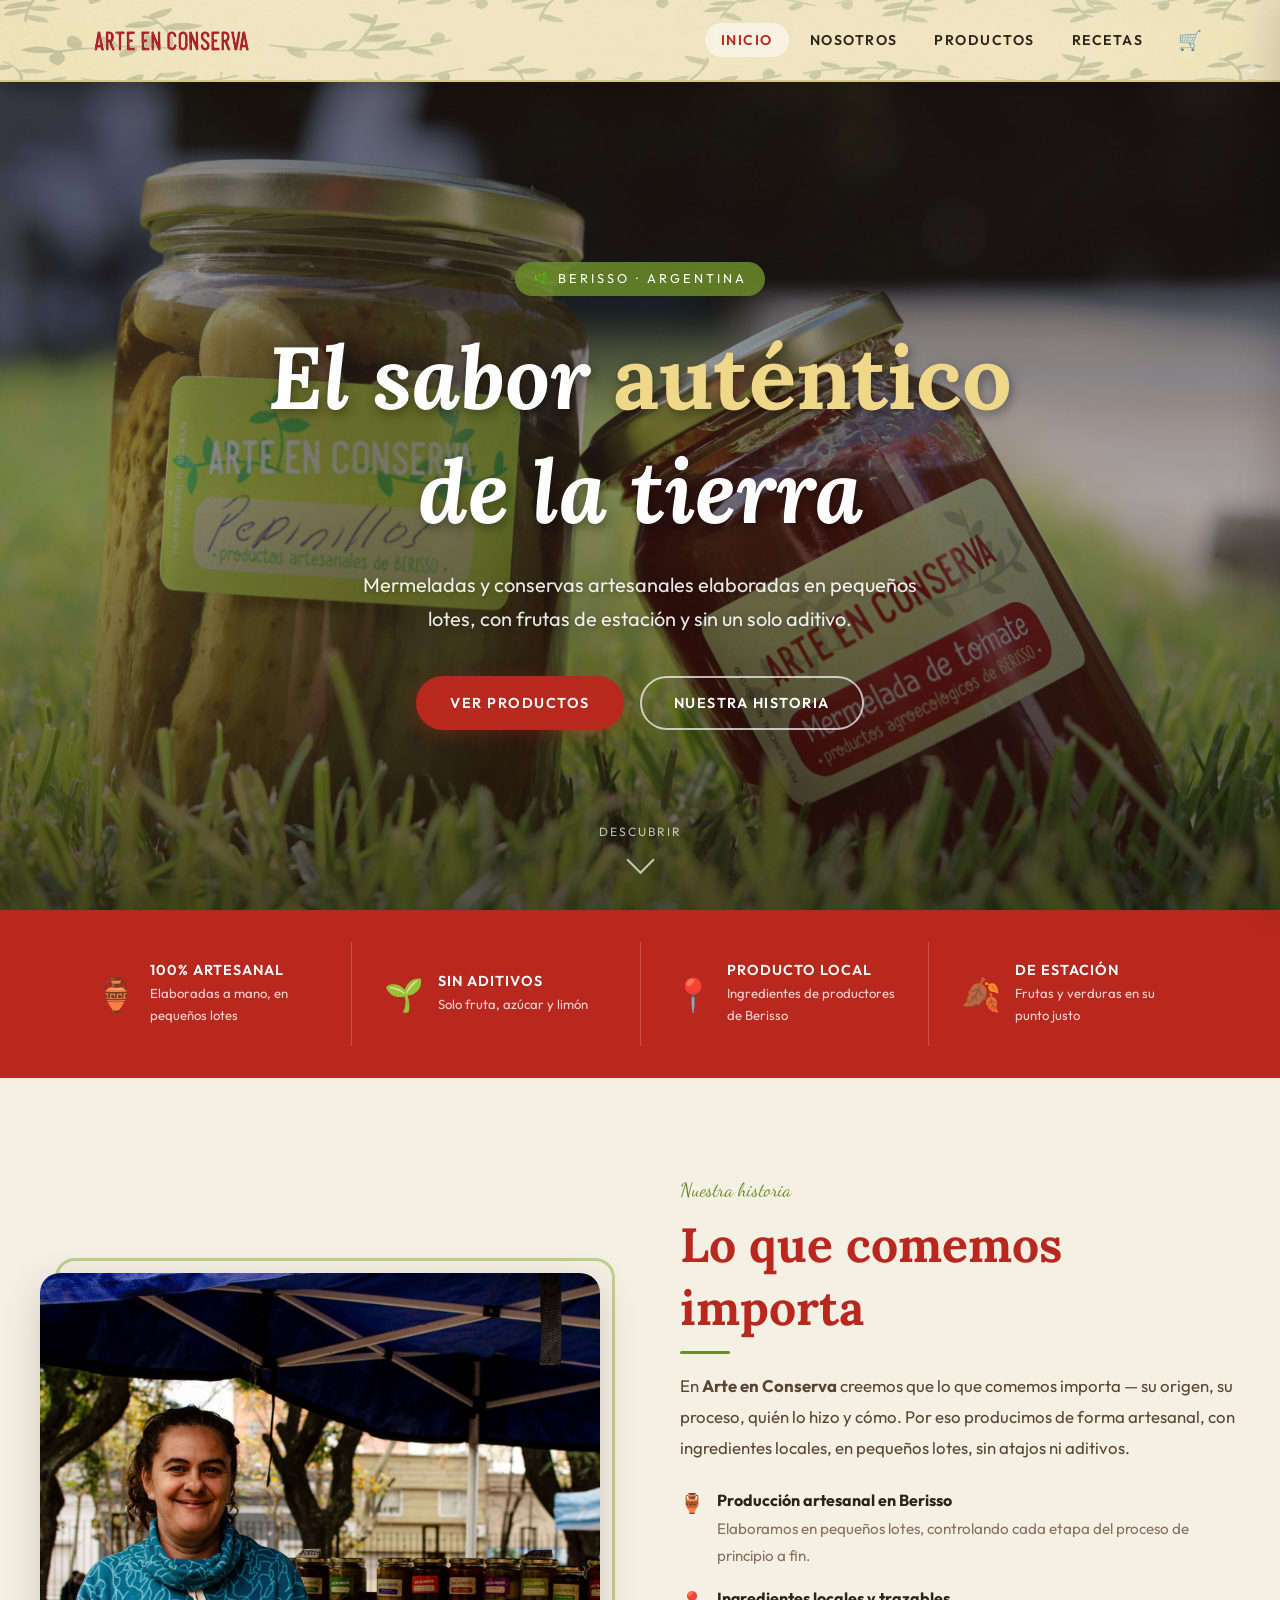
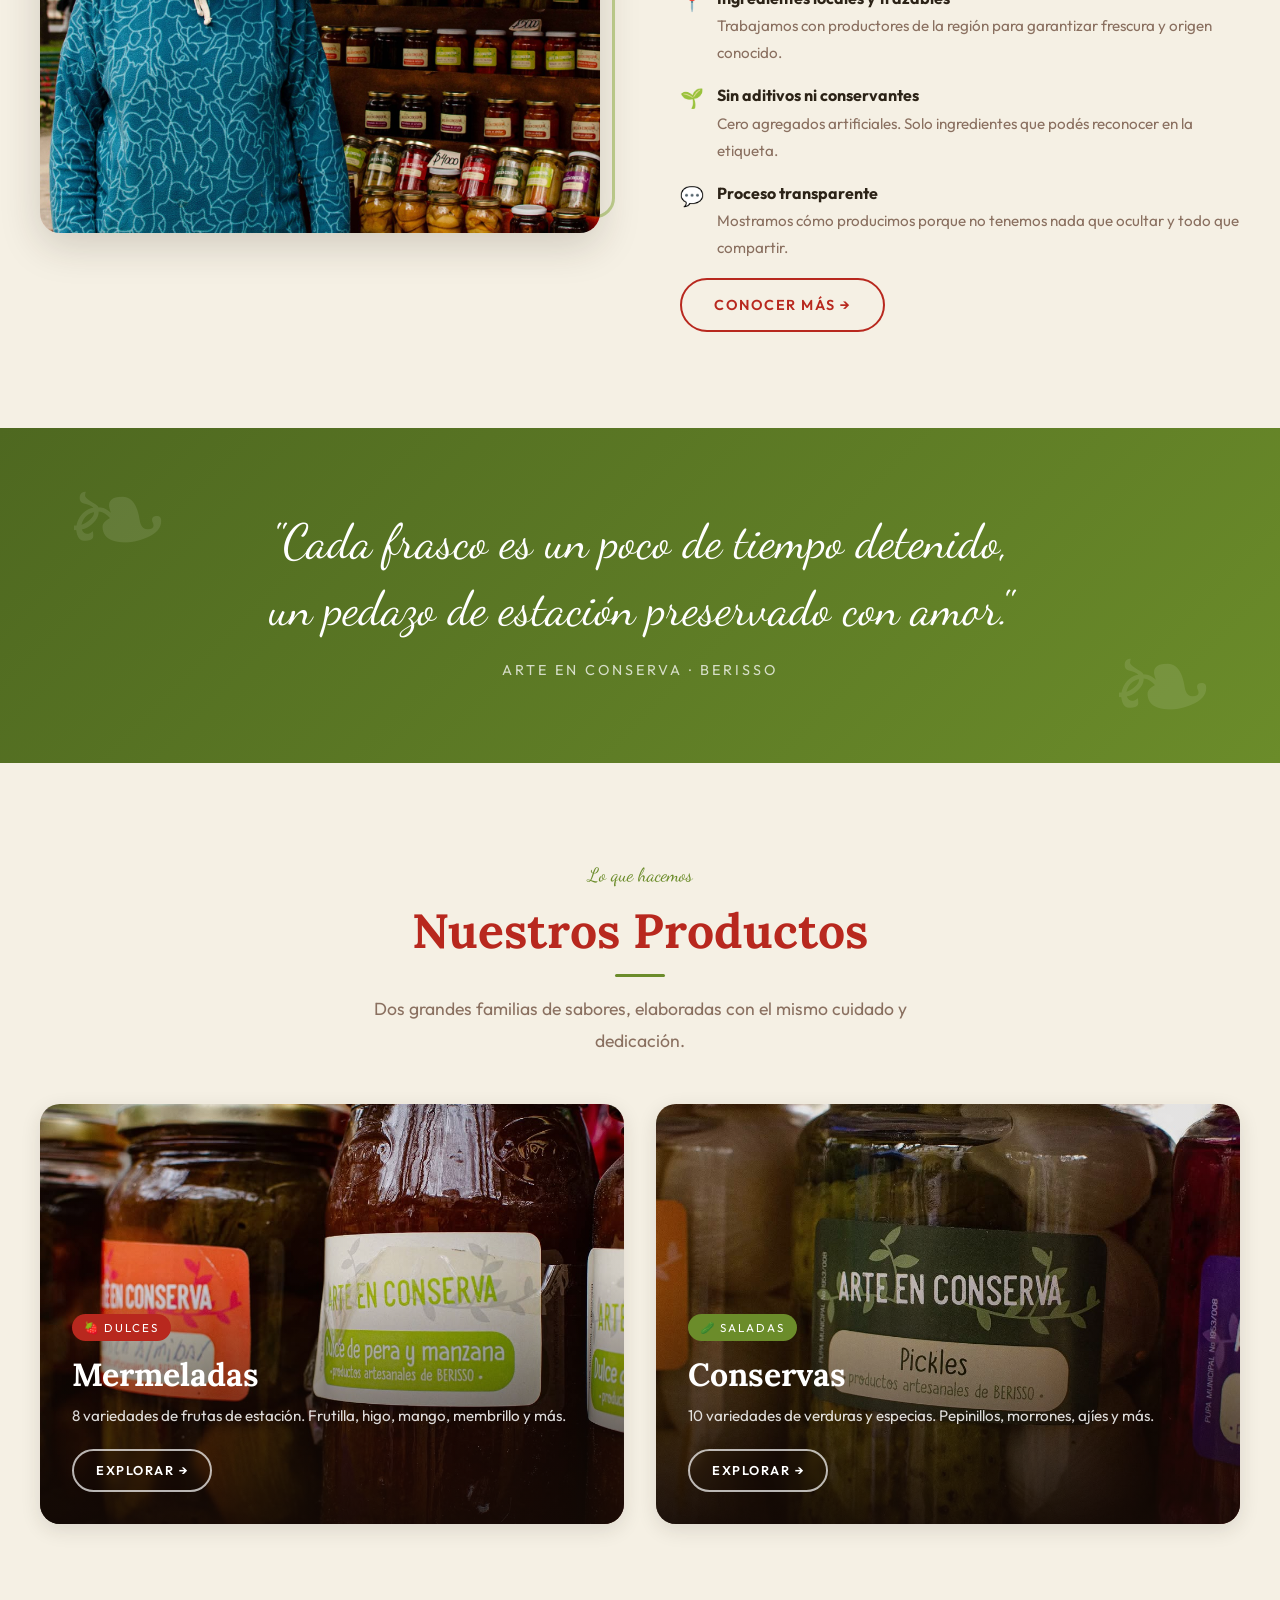
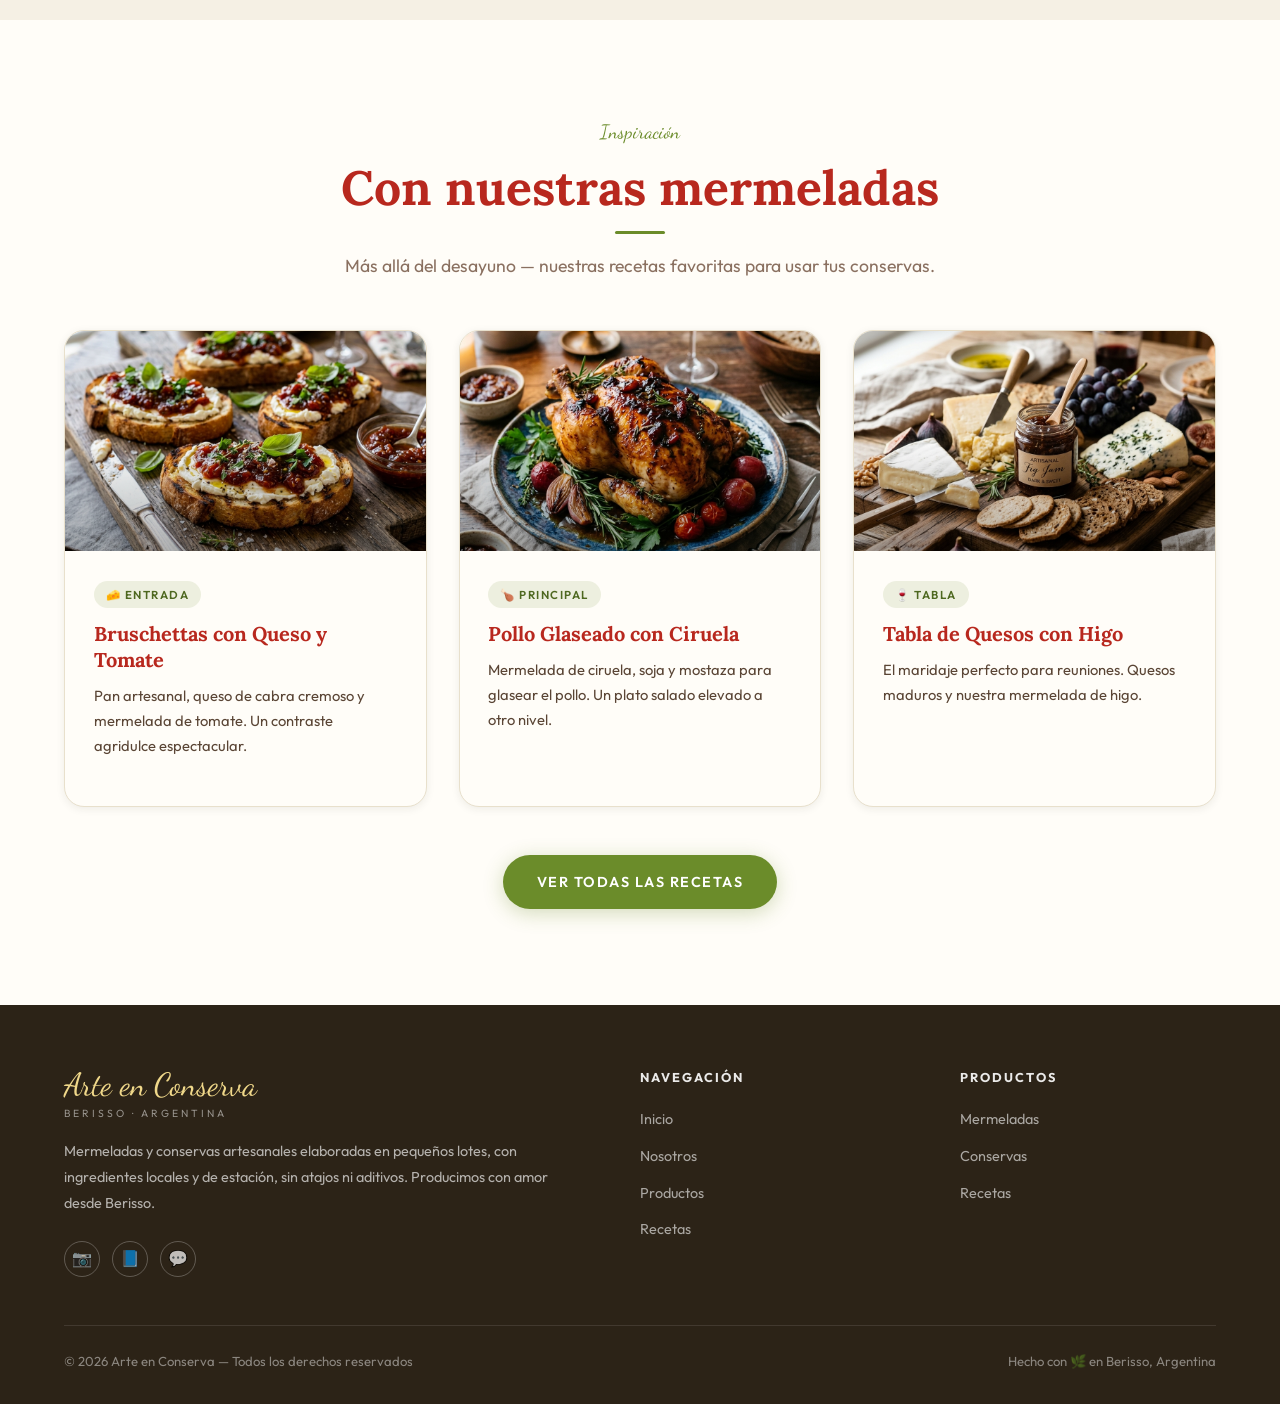
==== index.html @ ddb1ee26 "Actualización desde Antigravity" ====
<!DOCTYPE html>
<html lang="es">
<head>
  <meta charset="UTF-8">
  <meta name="viewport" content="width=device-width, initial-scale=1.0">
  <title>Arte en Conserva — Mermeladas y Conservas Artesanales de Berisso</title>
  <link rel="stylesheet" href="styles.css">
</head>
<body>

  <!-- Decoración flotante de fondo -->
  <div class="floating-leaves" aria-hidden="true">
    <span class="leaf">🌿</span>
    <span class="leaf">🍃</span>
    <span class="leaf">🌱</span>
    <span class="leaf">🍀</span>
    <span class="leaf">🌿</span>
    <span class="leaf">🍃</span>
  </div>

  <!-- HEADER -->
  <header id="site-header">
    <nav>
      <a href="index.html" class="logo">
        <img src="assets/img/arte_en_conserva_transparente.png" alt="Arte en Conserva">
      </a>
      <button class="hamburger" id="hamburger" aria-label="Menú">
        <span></span><span></span><span></span>
      </button>
      <ul class="nav-links" id="nav-links">
        <li><a href="index.html" class="active">Inicio</a></li>
        <li><a href="nosotros.html">Nosotros</a></li>
        <li><a href="productos.html">Productos</a></li>
        <li><a href="recetas.html">Recetas</a></li>
        <li>
          <button class="cart-nav-btn" onclick="openCartDrawer()" aria-label="Carrito">
            🛒 <span class="cart-badge" style="display:none;">0</span>
          </button>
        </li>
      </ul>
      <button class="cart-nav-btn mobile-cart" onclick="openCartDrawer()" aria-label="Carrito">
        🛒 <span class="cart-badge" style="display:none;">0</span>
      </button>
    </nav>
  </header>

  <!-- HERO -->
  <section class="hero" id="hero">
    <div class="hero-bg" id="hero-bg" style="background-image: url('assets/img/pepinillos_tomate_pasto.jpg');"></div>
    <div class="hero-content">
      <span class="hero-tag">🌿 Berisso · Argentina</span>
      <h1>El sabor <em>auténtico</em><br>de la tierra</h1>
      <p>Mermeladas y conservas artesanales elaboradas en pequeños lotes, con frutas de estación y sin un solo aditivo.</p>
      <div class="hero-btns">
        <a href="productos.html" class="btn btn-primary">Ver Productos</a>
        <a href="nosotros.html" class="btn btn-outline">Nuestra Historia</a>
      </div>
    </div>
    <div class="scroll-indicator">
      <span>Descubrir</span>
      <div class="arrow"></div>
    </div>
  </section>

  <!-- VALUES STRIP -->
  <div class="values-strip">
    <div class="values-strip-inner container">
      <div class="value-item reveal delay-1">
        <span class="icon">🏺</span>
        <div>
          <h4>100% Artesanal</h4>
          <p>Elaboradas a mano, en pequeños lotes</p>
        </div>
      </div>
      <div class="value-item reveal delay-2">
        <span class="icon">🌱</span>
        <div>
          <h4>Sin Aditivos</h4>
          <p>Solo fruta, azúcar y limón</p>
        </div>
      </div>
      <div class="value-item reveal delay-3">
        <span class="icon">📍</span>
        <div>
          <h4>Producto Local</h4>
          <p>Ingredientes de productores de Berisso</p>
        </div>
      </div>
      <div class="value-item reveal delay-4">
        <span class="icon">🍂</span>
        <div>
          <h4>De Estación</h4>
          <p>Frutas y verduras en su punto justo</p>
        </div>
      </div>
    </div>
  </div>

  <!-- ACERCA DE -->
  <section class="section container">
    <div class="about-grid">
      <div class="about-photo reveal-left">
        <img src="assets/img/feria.jpg" alt="Fundadora de Arte en Conserva en la feria de Berisso"
          style="width:100%; border-radius:var(--radius-lg); box-shadow:var(--shadow-lg);">
      </div>
      <div class="about-text reveal-right">
        <span class="section-label">Nuestra historia</span>
        <h2 class="section-title">Lo que comemos<br>importa</h2>
        <p>En <strong>Arte en Conserva</strong> creemos que lo que comemos importa — su origen, su proceso, quién lo hizo y cómo. Por eso producimos de forma artesanal, con ingredientes locales, en pequeños lotes, sin atajos ni aditivos.</p>
        <div style="margin-top:1.5rem; display:flex; flex-direction:column; gap:1rem;">
          <div style="display:flex; gap:0.8rem; align-items:flex-start;">
            <span style="font-size:1.2rem; flex-shrink:0;">🏺</span>
            <div><strong>Producción artesanal en Berisso</strong><br><span style="color:var(--text-muted); font-size:0.95rem;">Elaboramos en pequeños lotes, controlando cada etapa del proceso de principio a fin.</span></div>
          </div>
          <div style="display:flex; gap:0.8rem; align-items:flex-start;">
            <span style="font-size:1.2rem; flex-shrink:0;">📍</span>
            <div><strong>Ingredientes locales y trazables</strong><br><span style="color:var(--text-muted); font-size:0.95rem;">Trabajamos con productores de la región para garantizar frescura y origen conocido.</span></div>
          </div>
          <div style="display:flex; gap:0.8rem; align-items:flex-start;">
            <span style="font-size:1.2rem; flex-shrink:0;">🌱</span>
            <div><strong>Sin aditivos ni conservantes</strong><br><span style="color:var(--text-muted); font-size:0.95rem;">Cero agregados artificiales. Solo ingredientes que podés reconocer en la etiqueta.</span></div>
          </div>
          <div style="display:flex; gap:0.8rem; align-items:flex-start;">
            <span style="font-size:1.2rem; flex-shrink:0;">💬</span>
            <div><strong>Proceso transparente</strong><br><span style="color:var(--text-muted); font-size:0.95rem;">Mostramos cómo producimos porque no tenemos nada que ocultar y todo que compartir.</span></div>
          </div>
        </div>
        <a href="nosotros.html" class="btn btn-ghost" style="margin-top:1rem;">Conocer más →</a>
      </div>
    </div>
  </section>

  <!-- QUOTE BANNER -->
  <div class="quote-banner">
    <p class="quote-text reveal">"Cada frasco es un poco de tiempo detenido,<br>un pedazo de estación preservado con amor."</p>
    <p class="quote-author reveal delay-2">Arte en Conserva · Berisso</p>
  </div>

  <!-- CATEGORÍAS DE PRODUCTOS -->
  <section class="section container">
    <span class="section-label" style="display:block; text-align:center;">Lo que hacemos</span>
    <h2 class="section-title centered reveal">Nuestros Productos</h2>
    <p class="section-lead centered reveal delay-1">Dos grandes familias de sabores, elaboradas con el mismo cuidado y dedicación.</p>

    <div class="category-cards">
      <a href="productos.html#mermeladas" class="cat-card mermeladas reveal-left">
        <div class="cat-card-img" style="background-image: url('assets/img/frascos_feria.jpg');"></div>
        <div class="cat-card-content">
          <span class="tag">🍓 Dulces</span>
          <h3>Mermeladas</h3>
          <p>8 variedades de frutas de estación. Frutilla, higo, mango, membrillo y más.</p>
          <span class="btn btn-outline">Explorar →</span>
        </div>
      </a>
      <a href="productos.html#conservas" class="cat-card reveal-right">
        <div class="cat-card-img" style="background-image: url('assets/img/pickles_close.jpg');"></div>
        <div class="cat-card-content">
          <span class="tag">🥒 Saladas</span>
          <h3>Conservas</h3>
          <p>10 variedades de verduras y especias. Pepinillos, morrones, ajíes y más.</p>
          <span class="btn btn-outline">Explorar →</span>
        </div>
      </a>
    </div>
  </section>

  <!-- RECETAS TEASER -->
  <section class="section section-alt">
    <div class="container">
      <span class="section-label" style="display:block; text-align:center;">Inspiración</span>
      <h2 class="section-title centered reveal">Con nuestras mermeladas</h2>
      <p class="section-lead centered reveal delay-1">Más allá del desayuno — nuestras recetas favoritas para usar tus conservas.</p>

      <div class="recipes-grid">
        <div class="recipe-card reveal delay-1">
          <div class="recipe-img">
            <img src="assets/img/recipe_bruschetta_1777949400026.png" alt="Bruschettas con queso de cabra">
          </div>
          <div class="recipe-content">
            <span class="recipe-tag">🧀 Entrada</span>
            <h3>Bruschettas con Queso y Tomate</h3>
            <p>Pan artesanal, queso de cabra cremoso y mermelada de tomate. Un contraste agridulce espectacular.</p>
          </div>
        </div>
        <div class="recipe-card reveal delay-2">
          <div class="recipe-img">
            <img src="assets/img/recipe_glaseado_1777949416506.png" alt="Pollo glaseado con ciruela">
          </div>
          <div class="recipe-content">
            <span class="recipe-tag">🍗 Principal</span>
            <h3>Pollo Glaseado con Ciruela</h3>
            <p>Mermelada de ciruela, soja y mostaza para glasear el pollo. Un plato salado elevado a otro nivel.</p>
          </div>
        </div>
        <div class="recipe-card reveal delay-3">
          <div class="recipe-img">
            <img src="assets/img/recipe_queso_higo_1777949503749.png" alt="Tabla de quesos con higo">
          </div>
          <div class="recipe-content">
            <span class="recipe-tag">🍷 Tabla</span>
            <h3>Tabla de Quesos con Higo</h3>
            <p>El maridaje perfecto para reuniones. Quesos maduros y nuestra mermelada de higo.</p>
          </div>
        </div>
      </div>

      <div style="text-align:center; margin-top:3rem;" class="reveal">
        <a href="recetas.html" class="btn btn-green">Ver todas las recetas</a>
      </div>
    </div>
  </section>

  <!-- FOOTER -->
  <footer>
    <div class="container">
      <div class="footer-grid">
        <div class="footer-brand">
          <div class="logo">
            <div>
              <span class="logo-text">Arte en Conserva</span>
              <span class="logo-sub">Berisso · Argentina</span>
            </div>
          </div>
          <p>Mermeladas y conservas artesanales elaboradas en pequeños lotes, con ingredientes locales y de estación, sin atajos ni aditivos. Producimos con amor desde Berisso.</p>
          <div class="footer-social">
            <a href="#" aria-label="Instagram">📷</a>
            <a href="#" aria-label="Facebook">📘</a>
            <a href="#" aria-label="WhatsApp">💬</a>
          </div>
        </div>
        <div class="footer-col">
          <h4>Navegación</h4>
          <ul>
            <li><a href="index.html">Inicio</a></li>
            <li><a href="nosotros.html">Nosotros</a></li>
            <li><a href="productos.html">Productos</a></li>
            <li><a href="recetas.html">Recetas</a></li>
          </ul>
        </div>
        <div class="footer-col">
          <h4>Productos</h4>
          <ul>
            <li><a href="productos.html#mermeladas">Mermeladas</a></li>
            <li><a href="productos.html#conservas">Conservas</a></li>
            <li><a href="recetas.html">Recetas</a></li>
          </ul>
        </div>
      </div>
      <div class="footer-bottom">
        <p>© 2026 Arte en Conserva — Todos los derechos reservados</p>
        <p>Hecho con 🌿 en Berisso, Argentina</p>
      </div>
    </div>
  </footer>

  <script src="js/products.js"></script>
  <script src="js/cart.js"></script>
  <script>
    // Parallax hero
    const heroBg = document.getElementById('hero-bg');
    window.addEventListener('scroll', () => {
      const y = window.scrollY;
      if (heroBg) heroBg.style.transform = `scale(1.05) translateY(${y * 0.25}px)`;
    }, { passive: true });

    // Header scroll shadow
    const header = document.getElementById('site-header');
    window.addEventListener('scroll', () => {
      header.classList.toggle('scrolled', window.scrollY > 50);
    }, { passive: true });

    // Hamburger menu
    const hamburger = document.getElementById('hamburger');
    const navLinks = document.getElementById('nav-links');
    hamburger.addEventListener('click', () => {
      hamburger.classList.toggle('open');
      navLinks.classList.toggle('open');
      document.body.style.overflow = navLinks.classList.contains('open') ? 'hidden' : '';
    });
    navLinks.querySelectorAll('a').forEach(a => {
      a.addEventListener('click', () => {
        hamburger.classList.remove('open');
        navLinks.classList.remove('open');
        document.body.style.overflow = '';
      });
    });

    // Scroll reveal
    const observer = new IntersectionObserver((entries) => {
      entries.forEach(e => {
        if (e.isIntersecting) {
          e.target.classList.add('visible');
          observer.unobserve(e.target);
        }
      });
    }, { threshold: 0.1, rootMargin: '0px 0px -50px 0px' });

    document.querySelectorAll('.reveal, .reveal-left, .reveal-right').forEach(el => observer.observe(el));
  </script>
</body>
</html>
---- styles.css ----
@import url('https://fonts.googleapis.com/css2?family=Dancing+Script:wght@600;700&family=Lora:ital,wght@0,400;0,600;0,700;1,400&family=Outfit:wght@300;400;500;600&display=swap');

:root {
  --red: #b8281e;
  --red-dark: #8f1d14;
  --red-light: #d94335;
  --green: #6b8c2a;
  --green-dark: #4e6820;
  --green-light: #8aad38;
  --beige: #f5f0e4;
  --beige-dark: #e8e0cc;
  --beige-mid: #ede5d0;
  --brown: #6b4c2a;
  --brown-light: #9b7044;
  --text: #2c2317;
  --text-mid: #5a4535;
  --text-muted: #8a7060;
  --white: #fffdf8;
  --shadow-sm: 0 2px 8px rgba(44,35,23,0.08);
  --shadow: 0 6px 20px rgba(44,35,23,0.12);
  --shadow-lg: 0 12px 40px rgba(44,35,23,0.18);
  --radius: 12px;
  --radius-lg: 20px;
  --font: 'Outfit', sans-serif;
  --font-heading: 'Lora', serif;
  --font-script: 'Dancing Script', cursive;
  --transition: 0.35s cubic-bezier(0.4,0,0.2,1);
}

*, *::before, *::after { margin: 0; padding: 0; box-sizing: border-box; }

html { scroll-behavior: smooth; }

body {
  font-family: var(--font);
  background-color: var(--beige);
  color: var(--text);
  line-height: 1.7;
  overflow-x: hidden;
}

/* Grain texture overlay */
body::before {
  content: '';
  position: fixed;
  top: 0; left: 0; right: 0; bottom: 0;
  background-image: url("data:image/svg+xml,%3Csvg viewBox='0 0 256 256' xmlns='http://www.w3.org/2000/svg'%3E%3Cfilter id='noise'%3E%3CfeTurbulence type='fractalNoise' baseFrequency='0.9' numOctaves='4' stitchTiles='stitch'/%3E%3C/filter%3E%3Crect width='100%25' height='100%25' filter='url(%23noise)' opacity='0.04'/%3E%3C/svg%3E");
  pointer-events: none;
  z-index: 9999;
  opacity: 0.3;
}

h1, h2, h3, h4 { font-family: var(--font-heading); color: var(--red); line-height: 1.3; }
p { color: var(--text-mid); }
a { text-decoration: none; color: inherit; transition: var(--transition); }
ul { list-style: none; }
img { max-width: 100%; display: block; }

.container { max-width: 1200px; margin: 0 auto; padding: 0 24px; }

/* ===== ANIMATIONS ===== */
@keyframes fadeUp {
  from { opacity: 0; transform: translateY(40px); }
  to   { opacity: 1; transform: translateY(0); }
}
@keyframes fadeIn {
  from { opacity: 0; }
  to   { opacity: 1; }
}
@keyframes floatLeaf {
  0%,100% { transform: translateY(0) rotate(0deg) scale(1); }
  25%      { transform: translateY(-18px) rotate(8deg) scale(1.05); }
  75%      { transform: translateY(-10px) rotate(-5deg) scale(0.97); }
}
@keyframes spinSlow {
  from { transform: rotate(0deg); }
  to   { transform: rotate(360deg); }
}
@keyframes slideRight {
  from { transform: scaleX(0); transform-origin: left; }
  to   { transform: scaleX(1); transform-origin: left; }
}
@keyframes pulse {
  0%,100% { transform: scale(1); }
  50%      { transform: scale(1.06); }
}
@keyframes bounceDown {
  0%,100% { transform: translateY(0); }
  50%      { transform: translateY(8px); }
}
@keyframes heroEntrance {
  from { opacity: 0; transform: translateY(60px) scale(0.95); }
  to   { opacity: 1; transform: translateY(0) scale(1); }
}
@keyframes leafFloat1 {
  0%,100% { transform: translate(0,0) rotate(0deg); }
  33%      { transform: translate(20px,-30px) rotate(15deg); }
  66%      { transform: translate(-10px,-15px) rotate(-8deg); }
}
@keyframes leafFloat2 {
  0%,100% { transform: translate(0,0) rotate(0deg); }
  33%      { transform: translate(-25px,-20px) rotate(-12deg); }
  66%      { transform: translate(15px,-35px) rotate(10deg); }
}
@keyframes jarWiggle {
  0%,100% { transform: rotate(0deg); }
  25%      { transform: rotate(-3deg); }
  75%      { transform: rotate(3deg); }
}

/* Scroll reveal */
.reveal {
  opacity: 0;
  transform: translateY(45px);
  transition: opacity 0.75s ease, transform 0.75s ease;
}
.reveal.visible { opacity: 1; transform: translateY(0); }
.reveal-left {
  opacity: 0;
  transform: translateX(-50px);
  transition: opacity 0.75s ease, transform 0.75s ease;
}
.reveal-left.visible { opacity: 1; transform: translateX(0); }
.reveal-right {
  opacity: 0;
  transform: translateX(50px);
  transition: opacity 0.75s ease, transform 0.75s ease;
}
.reveal-right.visible { opacity: 1; transform: translateX(0); }

.delay-1 { transition-delay: 0.1s; }
.delay-2 { transition-delay: 0.2s; }
.delay-3 { transition-delay: 0.3s; }
.delay-4 { transition-delay: 0.4s; }
.delay-5 { transition-delay: 0.5s; }

/* ===== FLOATING LEAVES DECORATION ===== */
.floating-leaves {
  position: fixed;
  top: 0; left: 0; width: 100%; height: 100%;
  pointer-events: none;
  z-index: 0;
  overflow: hidden;
}
.leaf {
  position: absolute;
  font-size: 1.5rem;
  opacity: 0.08;
  animation: floatLeaf 6s ease-in-out infinite;
}
.leaf:nth-child(1) { top:10%; left:5%; animation-duration:7s; font-size:2rem; }
.leaf:nth-child(2) { top:30%; right:3%; animation-duration:9s; animation-delay:-2s; }
.leaf:nth-child(3) { top:60%; left:2%; animation-duration:8s; animation-delay:-4s; font-size:1.2rem; }
.leaf:nth-child(4) { top:80%; right:6%; animation-duration:6s; animation-delay:-1s; font-size:1.8rem; }
.leaf:nth-child(5) { top:50%; left:8%; animation-duration:10s; animation-delay:-3s; font-size:1rem; }
.leaf:nth-child(6) { top:20%; right:8%; animation-duration:11s; animation-delay:-5s; font-size:1.3rem; }

/* ===== HEADER ===== */
header {
  background-image: url('assets/img/banner_1920x100.png');
  background-size: 100% 100%;
  background-repeat: no-repeat;
  border-bottom: 2px solid #d4c98a;
  position: sticky;
  top: 0;
  z-index: 1000;
  box-shadow: var(--shadow-sm);
  transition: box-shadow var(--transition);
}

/* Logo transparente sobre la imagen de fondo */
header .logo img { display: block; height: 85px; width: auto; }
header .logo { display: flex; align-items: center; }
header.scrolled { box-shadow: var(--shadow); }

nav {
  display: flex;
  justify-content: space-between;
  align-items: center;
  padding: 0 24px;
  height: 80px;
  max-width: 1200px;
  margin: 0 auto;
  gap: 2rem;
}

.logo {
  display: flex;
  align-items: center;
  flex-shrink: 0;
}
.logo img {
  height: 70px;
  width: auto;
}
.logo-text {
  font-family: var(--font-script);
  font-size: 1.6rem;
  color: var(--red);
  line-height: 1;
}
.logo-sub {
  font-family: var(--font);
  font-size: 0.65rem;
  text-transform: uppercase;
  letter-spacing: 3px;
  color: var(--text-muted);
  display: block;
  margin-top: 2px;
}

.nav-links {
  display: flex;
  gap: 0.3rem;
  align-items: center;
}
.nav-links a {
  font-weight: 600;
  font-size: 0.88rem;
  text-transform: uppercase;
  letter-spacing: 1.5px;
  color: var(--text);
  padding: 8px 16px;
  border-radius: 30px;
  position: relative;
}
.nav-links a:hover { color: var(--red); background: rgba(235,226,181,0.6); }
.nav-links a.active { color: var(--red); background: rgba(255,255,255,0.55); }

/* Hamburger */
.hamburger {
  display: none;
  flex-direction: column;
  gap: 5px;
  cursor: pointer;
  padding: 8px;
  border: none;
  background: none;
  z-index: 1001;
}
.hamburger span {
  width: 24px; height: 2px;
  background: var(--red);
  border-radius: 2px;
  transition: var(--transition);
  display: block;
}
.hamburger.open span:nth-child(1) { transform: translateY(7px) rotate(45deg); }
.hamburger.open span:nth-child(2) { opacity: 0; transform: scaleX(0); }
.hamburger.open span:nth-child(3) { transform: translateY(-7px) rotate(-45deg); }

/* ===== HERO ===== */
.hero {
  min-height: 92vh;
  position: relative;
  display: flex;
  align-items: center;
  justify-content: center;
  overflow: hidden;
  text-align: center;
}
.hero-bg {
  position: absolute;
  inset: 0;
  background-size: cover;
  background-position: center;
  transform: scale(1.05);
  transition: transform 0.1s linear;
}
.hero::before {
  content: '';
  position: absolute;
  inset: 0;
  background: linear-gradient(
    to bottom,
    rgba(20,10,5,0.55) 0%,
    rgba(20,10,5,0.35) 50%,
    rgba(20,10,5,0.7) 100%
  );
  z-index: 1;
}
.hero-content {
  position: relative;
  z-index: 2;
  max-width: 860px;
  padding: 3rem 2rem;
  animation: heroEntrance 1.2s ease forwards;
}
.hero-tag {
  display: inline-block;
  background: rgba(107,140,42,0.85);
  color: white;
  font-size: 0.8rem;
  text-transform: uppercase;
  letter-spacing: 3px;
  padding: 6px 18px;
  border-radius: 30px;
  margin-bottom: 1.5rem;
  backdrop-filter: blur(4px);
}
.hero h1 {
  color: white;
  font-size: clamp(3rem, 7vw, 5.5rem);
  margin-bottom: 1.2rem;
  text-shadow: 2px 4px 12px rgba(0,0,0,0.4);
  font-style: italic;
}
.hero h1 em {
  font-style: normal;
  color: #f0d88a;
}
.hero p {
  font-size: clamp(1rem, 2vw, 1.25rem);
  color: rgba(255,255,255,0.9);
  margin-bottom: 2.5rem;
  max-width: 600px;
  margin-left: auto;
  margin-right: auto;
  text-shadow: 1px 2px 6px rgba(0,0,0,0.3);
}
.hero-btns { display: flex; gap: 1rem; justify-content: center; flex-wrap: wrap; }
.scroll-indicator {
  position: absolute;
  bottom: 2.5rem;
  left: 50%;
  transform: translateX(-50%);
  z-index: 2;
  display: flex;
  flex-direction: column;
  align-items: center;
  gap: 8px;
  color: rgba(255,255,255,0.7);
  font-size: 0.75rem;
  letter-spacing: 2px;
  text-transform: uppercase;
}
.scroll-indicator .arrow {
  width: 20px; height: 20px;
  border-right: 2px solid rgba(255,255,255,0.7);
  border-bottom: 2px solid rgba(255,255,255,0.7);
  transform: rotate(45deg);
  animation: bounceDown 1.5s ease-in-out infinite;
}

/* ===== BUTTONS ===== */
.btn {
  display: inline-flex;
  align-items: center;
  gap: 8px;
  padding: 13px 32px;
  border-radius: 50px;
  font-weight: 600;
  font-size: 0.9rem;
  text-transform: uppercase;
  letter-spacing: 1.5px;
  transition: var(--transition);
  border: 2px solid transparent;
  cursor: pointer;
}
.btn-primary {
  background: var(--red);
  color: white;
  box-shadow: 0 4px 20px rgba(184,40,30,0.3);
}
.btn-primary:hover {
  background: var(--red-dark);
  box-shadow: 0 8px 30px rgba(184,40,30,0.4);
  transform: translateY(-3px);
}
.btn-outline {
  background: transparent;
  color: white;
  border-color: rgba(255,255,255,0.7);
  backdrop-filter: blur(4px);
}
.btn-outline:hover {
  background: rgba(255,255,255,0.15);
  border-color: white;
  transform: translateY(-3px);
}
.btn-green {
  background: var(--green);
  color: white;
  box-shadow: 0 4px 20px rgba(107,140,42,0.3);
}
.btn-green:hover {
  background: var(--green-dark);
  box-shadow: 0 8px 30px rgba(107,140,42,0.4);
  transform: translateY(-3px);
}
.btn-ghost {
  background: transparent;
  color: var(--red);
  border-color: var(--red);
}
.btn-ghost:hover {
  background: var(--red);
  color: white;
  transform: translateY(-3px);
}

/* ===== SECTIONS ===== */
.section { padding: 6rem 0; position: relative; z-index: 1; }
.section-alt { background: var(--white); }
.section-dark { background: var(--brown); }

.section-label {
  display: inline-block;
  font-family: var(--font-script);
  font-size: 1.2rem;
  color: var(--green);
  margin-bottom: 0.5rem;
}
.section-title {
  font-size: clamp(2rem, 4vw, 3rem);
  margin-bottom: 1rem;
  position: relative;
}
.section-title::after {
  content: '';
  display: block;
  width: 50px; height: 3px;
  background: var(--green);
  margin-top: 12px;
  border-radius: 3px;
}
.section-title.centered { text-align: center; }
.section-title.centered::after { margin: 12px auto 0; }

.section-lead {
  font-size: 1.1rem;
  color: var(--text-muted);
  margin-bottom: 3rem;
  line-height: 1.8;
}
.section-lead.centered { text-align: center; max-width: 620px; margin-left: auto; margin-right: auto; }

/* ===== VALUES STRIP ===== */
.values-strip {
  background: var(--red);
  padding: 2rem 0;
  overflow: hidden;
}
.values-strip-inner {
  display: flex;
  gap: 0;
  align-items: stretch;
  flex-wrap: wrap;
}
.value-item {
  flex: 1;
  min-width: 200px;
  display: flex;
  align-items: center;
  gap: 14px;
  padding: 1.2rem 2rem;
  border-right: 1px solid rgba(255,255,255,0.2);
  color: white;
}
.value-item:last-child { border-right: none; }
.value-item .icon {
  font-size: 2rem;
  flex-shrink: 0;
  animation: pulse 3s ease-in-out infinite;
}
.value-item h4 {
  color: white;
  font-family: var(--font);
  font-size: 0.9rem;
  text-transform: uppercase;
  letter-spacing: 1px;
  font-weight: 600;
  margin-bottom: 2px;
}
.value-item p { color: rgba(255,255,255,0.8); font-size: 0.82rem; }

/* ===== ABOUT SECTION ===== */
.about-grid {
  display: grid;
  grid-template-columns: 1fr 1fr;
  gap: 5rem;
  align-items: center;
}
.about-text .section-label { display: block; }
.about-text p {
  margin-bottom: 1.5rem;
  font-size: 1.05rem;
  line-height: 1.85;
}
.about-photo {
  position: relative;
}
.about-photo img {
  width: 100%;
  border-radius: var(--radius-lg);
  box-shadow: var(--shadow-lg);
  position: relative;
  z-index: 1;
}
.about-photo::before {
  content: '';
  position: absolute;
  inset: -15px -15px 15px 15px;
  border: 3px solid var(--green-light);
  border-radius: var(--radius-lg);
  z-index: 0;
  opacity: 0.5;
}
.about-photo-placeholder {
  width: 100%;
  aspect-ratio: 3/4;
  background: linear-gradient(135deg, var(--beige-dark), var(--beige-mid));
  border-radius: var(--radius-lg);
  display: flex;
  flex-direction: column;
  align-items: center;
  justify-content: center;
  gap: 1rem;
  border: 3px dashed var(--green-light);
  position: relative;
  z-index: 1;
}
.about-photo-placeholder .placeholder-icon { font-size: 4rem; opacity: 0.5; }
.about-photo-placeholder p { color: var(--text-muted); font-size: 0.9rem; text-align: center; }

/* ===== CATEGORY CARDS (Home) ===== */
.category-cards {
  display: grid;
  grid-template-columns: 1fr 1fr;
  gap: 2rem;
}
.cat-card {
  position: relative;
  border-radius: var(--radius-lg);
  overflow: hidden;
  min-height: 420px;
  display: flex;
  align-items: flex-end;
  cursor: pointer;
  box-shadow: var(--shadow);
  transition: var(--transition);
}
.cat-card:hover { transform: translateY(-8px); box-shadow: var(--shadow-lg); }
.cat-card:hover .cat-card-img { transform: scale(1.08); }
.cat-card-img {
  position: absolute;
  inset: 0;
  background-size: cover;
  background-position: center;
  transition: transform 0.6s ease;
}
.cat-card::after {
  content: '';
  position: absolute;
  inset: 0;
  background: linear-gradient(to top, rgba(20,10,5,0.85) 0%, rgba(20,10,5,0.1) 60%);
}
.cat-card-content {
  position: relative;
  z-index: 1;
  padding: 2rem;
  color: white;
  width: 100%;
}
.cat-card-content .tag {
  display: inline-block;
  background: var(--green);
  color: white;
  font-size: 0.72rem;
  text-transform: uppercase;
  letter-spacing: 2px;
  padding: 4px 12px;
  border-radius: 20px;
  margin-bottom: 0.8rem;
}
.cat-card.mermeladas .cat-card-content .tag { background: var(--red); }
.cat-card-content h3 {
  color: white;
  font-size: 2rem;
  margin-bottom: 0.5rem;
}
.cat-card-content p { color: rgba(255,255,255,0.85); font-size: 0.95rem; margin-bottom: 1.2rem; }
.cat-card-content .btn-outline {
  padding: 9px 22px;
  font-size: 0.8rem;
}

/* ===== QUOTE BANNER ===== */
.quote-banner {
  background: linear-gradient(135deg, var(--green-dark) 0%, var(--green) 100%);
  padding: 5rem 0;
  text-align: center;
  position: relative;
  overflow: hidden;
}
.quote-banner::before, .quote-banner::after {
  content: '❧';
  position: absolute;
  font-size: 8rem;
  opacity: 0.1;
  color: white;
}
.quote-banner::before { top: -20px; left: 5%; }
.quote-banner::after { bottom: -30px; right: 5%; }
.quote-text {
  font-family: var(--font-script);
  font-size: clamp(1.8rem, 4vw, 3rem);
  color: white;
  max-width: 800px;
  margin: 0 auto 1rem;
  line-height: 1.4;
  position: relative;
  z-index: 1;
}
.quote-author {
  color: rgba(255,255,255,0.75);
  font-size: 0.9rem;
  text-transform: uppercase;
  letter-spacing: 3px;
  position: relative;
  z-index: 1;
}

/* ===== PRODUCT CARDS ===== */
.products-section { padding: 6rem 0; }

.category-tabs {
  display: flex;
  gap: 0.5rem;
  justify-content: center;
  margin-bottom: 3rem;
  background: var(--beige-dark);
  border-radius: 50px;
  padding: 6px;
  width: fit-content;
  margin-left: auto;
  margin-right: auto;
}
.tab-btn {
  padding: 10px 28px;
  border-radius: 40px;
  border: none;
  background: transparent;
  color: var(--text-muted);
  font-family: var(--font);
  font-size: 0.88rem;
  font-weight: 600;
  text-transform: uppercase;
  letter-spacing: 1.5px;
  cursor: pointer;
  transition: var(--transition);
}
.tab-btn.active {
  background: var(--red);
  color: white;
  box-shadow: 0 4px 15px rgba(184,40,30,0.3);
}
.tab-btn.active.green { background: var(--green); box-shadow: 0 4px 15px rgba(107,140,42,0.3); }
.tab-btn:not(.active):hover { color: var(--text); background: rgba(0,0,0,0.06); }

.tab-pane { display: none; }
.tab-pane.active { display: block; animation: fadeIn 0.4s ease; }

.products-grid {
  display: grid;
  grid-template-columns: repeat(auto-fill, minmax(220px, 1fr));
  gap: 1.5rem;
}

.product-card {
  background: var(--white);
  border-radius: var(--radius);
  padding: 1.8rem 1.5rem;
  text-align: center;
  box-shadow: var(--shadow-sm);
  transition: var(--transition);
  border: 1px solid var(--beige-dark);
  position: relative;
  overflow: hidden;
}
.product-card::before {
  content: '';
  position: absolute;
  top: 0; left: 0; right: 0;
  height: 4px;
  background: var(--red);
  transform: scaleX(0);
  transform-origin: left;
  transition: transform 0.4s ease;
}
.product-card.green-accent::before { background: var(--green); }
.product-card:hover { transform: translateY(-8px); box-shadow: var(--shadow); }
.product-card:hover::before { transform: scaleX(1); }
.product-card:hover .product-icon { animation: jarWiggle 0.5s ease; }

.product-icon {
  font-size: 2.5rem;
  margin-bottom: 0.8rem;
  display: block;
}
.product-card h3 {
  font-family: var(--font);
  font-size: 1.05rem;
  font-weight: 600;
  color: var(--text);
  margin-bottom: 0.4rem;
}
.product-card p {
  font-size: 0.82rem;
  color: var(--text-muted);
  line-height: 1.5;
}
.product-badge {
  position: absolute;
  top: 12px; right: 12px;
  background: var(--green);
  color: white;
  font-size: 0.65rem;
  text-transform: uppercase;
  letter-spacing: 1px;
  padding: 3px 8px;
  border-radius: 10px;
}

/* ===== RECIPE CARDS ===== */
.recipes-grid {
  display: grid;
  grid-template-columns: repeat(auto-fill, minmax(320px, 1fr));
  gap: 2rem;
}
.recipe-card {
  background: var(--white);
  border-radius: var(--radius-lg);
  overflow: hidden;
  box-shadow: var(--shadow-sm);
  border: 1px solid var(--beige-dark);
  transition: var(--transition);
}
.recipe-card:hover { transform: translateY(-6px); box-shadow: var(--shadow); }
.recipe-img {
  height: 220px;
  background-size: cover;
  background-position: center;
  position: relative;
  overflow: hidden;
}
.recipe-img::after {
  content: '';
  position: absolute;
  inset: 0;
  background: linear-gradient(to top, rgba(0,0,0,0.3) 0%, transparent 50%);
}
.recipe-img img {
  width: 100%; height: 100%;
  object-fit: cover;
  transition: transform 0.6s ease;
}
.recipe-card:hover .recipe-img img { transform: scale(1.08); }
.recipe-content { padding: 1.8rem; }
.recipe-tag {
  display: inline-block;
  background: rgba(107,140,42,0.12);
  color: var(--green-dark);
  font-size: 0.72rem;
  text-transform: uppercase;
  letter-spacing: 1.5px;
  padding: 4px 12px;
  border-radius: 20px;
  margin-bottom: 0.8rem;
  font-weight: 600;
}
.recipe-content h3 {
  font-size: 1.25rem;
  margin-bottom: 0.6rem;
  color: var(--red);
}
.recipe-content p { font-size: 0.92rem; margin-bottom: 1.2rem; line-height: 1.7; }
.recipe-meta {
  display: flex;
  gap: 1rem;
  font-size: 0.8rem;
  color: var(--text-muted);
  padding-top: 1rem;
  border-top: 1px solid var(--beige-dark);
}
.recipe-meta span { display: flex; align-items: center; gap: 4px; }

/* Recipe detail expand */
.recipe-details { display: none; margin-top: 1.2rem; }
.recipe-details.open { display: block; animation: fadeUp 0.4s ease; }
.recipe-details h4 { font-size: 0.95rem; color: var(--green-dark); margin-bottom: 0.6rem; font-family: var(--font); font-weight: 600; text-transform: uppercase; letter-spacing: 1px; }
.recipe-details ul { list-style: disc; padding-left: 1.2rem; margin-bottom: 1rem; }
.recipe-details li { font-size: 0.88rem; color: var(--text-mid); margin-bottom: 4px; }
.recipe-details ol { padding-left: 1.2rem; }
.recipe-details ol li { font-size: 0.88rem; color: var(--text-mid); margin-bottom: 6px; }
.recipe-toggle {
  background: none;
  border: none;
  color: var(--red);
  font-family: var(--font);
  font-size: 0.85rem;
  font-weight: 600;
  cursor: pointer;
  padding: 0;
  display: flex;
  align-items: center;
  gap: 6px;
  transition: var(--transition);
}
.recipe-toggle:hover { color: var(--red-dark); }
.recipe-toggle .arrow { transition: transform 0.3s ease; }
.recipe-toggle.open .arrow { transform: rotate(180deg); }

/* ===== NOSOTROS PAGE ===== */
.page-hero {
  min-height: 45vh;
  display: flex;
  align-items: center;
  justify-content: center;
  position: relative;
  overflow: hidden;
  background: linear-gradient(135deg, var(--red-dark) 0%, var(--red) 50%, var(--brown) 100%);
  text-align: center;
}
.page-hero::before {
  content: '';
  position: absolute;
  inset: 0;
  background: url('assets/img/hero_background_1777949373207.png') center/cover;
  opacity: 0.15;
}
.page-hero-content {
  position: relative;
  z-index: 1;
  padding: 3rem 2rem;
  animation: fadeUp 0.8s ease;
}
.page-hero h1 { color: white; font-size: clamp(2.5rem, 5vw, 4rem); font-style: italic; }
.page-hero p { color: rgba(255,255,255,0.85); font-size: 1.1rem; margin-top: 1rem; max-width: 500px; margin-left: auto; margin-right: auto; }

.story-grid {
  display: grid;
  grid-template-columns: 1fr 1fr;
  gap: 5rem;
  align-items: start;
  margin-bottom: 5rem;
}
.story-text blockquote {
  border-left: 4px solid var(--green);
  padding-left: 1.5rem;
  margin: 2rem 0;
  font-family: var(--font-script);
  font-size: 1.4rem;
  color: var(--red);
  line-height: 1.5;
}

.values-grid {
  display: grid;
  grid-template-columns: repeat(auto-fill, minmax(240px, 1fr));
  gap: 2rem;
}
.value-card {
  background: var(--white);
  border-radius: var(--radius);
  padding: 2rem;
  border: 1px solid var(--beige-dark);
  box-shadow: var(--shadow-sm);
  transition: var(--transition);
  text-align: center;
}
.value-card:hover { transform: translateY(-6px); box-shadow: var(--shadow); border-color: var(--green-light); }
.value-card .icon { font-size: 2.8rem; margin-bottom: 1rem; display: block; }
.value-card h3 { font-size: 1.1rem; color: var(--green-dark); margin-bottom: 0.6rem; }
.value-card p { font-size: 0.9rem; line-height: 1.7; }

.feria-photo-wrapper {
  position: sticky;
  top: 100px;
}
.feria-photo-wrapper img {
  width: 100%;
  border-radius: var(--radius-lg);
  box-shadow: var(--shadow-lg);
}
.feria-photo-placeholder {
  width: 100%;
  aspect-ratio: 2/3;
  background: linear-gradient(135deg, var(--beige-dark), var(--beige-mid));
  border-radius: var(--radius-lg);
  display: flex;
  flex-direction: column;
  align-items: center;
  justify-content: center;
  gap: 1rem;
  border: 3px dashed var(--green-light);
  box-shadow: var(--shadow-lg);
}
.feria-photo-placeholder .big-icon { font-size: 5rem; }
.feria-photo-placeholder p { color: var(--text-muted); font-size: 0.9rem; text-align: center; padding: 0 1rem; }

/* ===== FOOTER ===== */
footer {
  background: var(--text);
  color: rgba(255,255,255,0.85);
  padding: 4rem 0 2rem;
  position: relative;
  z-index: 1;
}
.footer-grid {
  display: grid;
  grid-template-columns: 2fr 1fr 1fr;
  gap: 4rem;
  margin-bottom: 3rem;
}
.footer-brand .logo-text { color: #f0d88a; font-size: 2rem; }
.footer-brand .logo-sub { color: rgba(255,255,255,0.5); }
.footer-brand p { margin-top: 1rem; font-size: 0.9rem; color: rgba(255,255,255,0.65); line-height: 1.8; }
.footer-social { display: flex; gap: 12px; margin-top: 1.5rem; }
.footer-social a {
  width: 36px; height: 36px;
  border-radius: 50%;
  border: 1px solid rgba(255,255,255,0.25);
  display: flex;
  align-items: center;
  justify-content: center;
  font-size: 1rem;
  color: rgba(255,255,255,0.7);
  transition: var(--transition);
}
.footer-social a:hover { background: var(--red); border-color: var(--red); color: white; transform: translateY(-3px); }
.footer-col h4 {
  color: rgba(255,255,255,0.9);
  font-family: var(--font);
  font-size: 0.8rem;
  text-transform: uppercase;
  letter-spacing: 2px;
  margin-bottom: 1.2rem;
}
.footer-col ul li { margin-bottom: 0.6rem; }
.footer-col ul li a { color: rgba(255,255,255,0.6); font-size: 0.9rem; }
.footer-col ul li a:hover { color: #f0d88a; }
.footer-bottom {
  border-top: 1px solid rgba(255,255,255,0.1);
  padding-top: 1.5rem;
  display: flex;
  justify-content: space-between;
  align-items: center;
  flex-wrap: wrap;
  gap: 1rem;
}
.footer-bottom p { font-size: 0.82rem; color: rgba(255,255,255,0.45); }

/* ===== DIVIDERS ===== */
.wave-divider {
  width: 100%;
  overflow: hidden;
  line-height: 0;
}
.wave-divider svg { display: block; width: 100%; }

/* ===== RESPONSIVE ===== */
@media (max-width: 900px) {
  .about-grid, .story-grid { grid-template-columns: 1fr; gap: 3rem; }
  .category-cards { grid-template-columns: 1fr; }
  .footer-grid { grid-template-columns: 1fr 1fr; gap: 2.5rem; }
  .footer-grid > *:first-child { grid-column: 1 / -1; }
}

@media (max-width: 768px) {
  .nav-links {
    display: none;
    position: fixed;
    inset: 0;
    background: var(--white);
    flex-direction: column;
    align-items: center;
    justify-content: center;
    gap: 1.5rem;
    z-index: 1000;
    animation: fadeIn 0.3s ease;
  }
  .nav-links.open { display: flex; }
  .nav-links a { font-size: 1.2rem; padding: 12px 30px; }
  .hamburger { display: flex; }
  .hero h1 { font-size: 3rem; }
  .values-strip-inner { flex-direction: column; }
  .value-item { border-right: none; border-bottom: 1px solid rgba(255,255,255,0.2); }
  .value-item:last-child { border-bottom: none; }
  .footer-grid { grid-template-columns: 1fr; gap: 2rem; }
  .footer-bottom { flex-direction: column; text-align: center; }
  .feria-photo-wrapper { position: static; }
  .products-grid { grid-template-columns: repeat(auto-fill, minmax(160px, 1fr)); }
  .recipes-grid { grid-template-columns: 1fr; }
  .category-tabs { flex-direction: column; border-radius: var(--radius); width: 100%; max-width: 300px; }
  .tab-btn { text-align: center; }
}

@media (max-width: 480px) {
  .section { padding: 4rem 0; }
  .hero { min-height: 100svh; }
  .hero-btns { flex-direction: column; align-items: center; }
  .cat-card { min-height: 320px; }
}

/* ===== CART NAV BUTTON ===== */
.cart-nav-btn {
  background: none;
  border: none;
  cursor: pointer;
  font-size: 1.2rem;
  padding: 8px 14px;
  border-radius: 30px;
  position: relative;
  display: flex;
  align-items: center;
  gap: 6px;
  transition: var(--transition);
  color: var(--text-mid);
}
.cart-nav-btn:hover { background: rgba(184,40,30,0.08); color: var(--red); }
.cart-badge {
  background: var(--red);
  color: white;
  font-size: 0.7rem;
  font-weight: 700;
  width: 18px; height: 18px;
  border-radius: 50%;
  display: flex;
  align-items: center;
  justify-content: center;
  position: absolute;
  top: 2px; right: 2px;
  animation: pulse 2s ease-in-out infinite;
}
.mobile-cart {
  display: none;
  font-size: 1.4rem;
  padding: 8px;
}
@media (max-width: 768px) {
  .mobile-cart { display: flex; }
}

/* ===== CART DRAWER ===== */
#cart-overlay {
  position: fixed;
  inset: 0;
  background: rgba(0,0,0,0.45);
  z-index: 2000;
  opacity: 0;
  pointer-events: none;
  transition: opacity 0.35s ease;
  backdrop-filter: blur(2px);
}
#cart-overlay.active { opacity: 1; pointer-events: all; }

#cart-drawer {
  position: fixed;
  top: 0; right: 0;
  width: min(420px, 100vw);
  height: 100vh;
  background: var(--white);
  z-index: 2001;
  transform: translateX(100%);
  transition: transform 0.4s cubic-bezier(0.4,0,0.2,1);
  display: flex;
  flex-direction: column;
  box-shadow: -8px 0 40px rgba(0,0,0,0.15);
}
#cart-drawer.open { transform: translateX(0); }

.cart-drawer-header {
  display: flex;
  justify-content: space-between;
  align-items: center;
  padding: 1.5rem;
  border-bottom: 1px solid var(--beige-dark);
  flex-shrink: 0;
}
.cart-drawer-header h3 { margin: 0; font-size: 1.2rem; color: var(--text); }
.cart-close-btn {
  background: none;
  border: none;
  font-size: 1.2rem;
  cursor: pointer;
  color: var(--text-muted);
  padding: 6px;
  border-radius: 50%;
  width: 32px; height: 32px;
  display: flex; align-items: center; justify-content: center;
  transition: var(--transition);
}
.cart-close-btn:hover { background: var(--beige-dark); color: var(--red); }

.cart-drawer-items {
  flex: 1;
  overflow-y: auto;
  padding: 1rem;
}
.cart-empty {
  display: flex;
  flex-direction: column;
  align-items: center;
  justify-content: center;
  height: 100%;
  gap: 1rem;
  padding: 3rem;
  text-align: center;
}
.cart-empty-icon { font-size: 4rem; }
.cart-empty p { color: var(--text-muted); }

.cart-item {
  display: flex;
  align-items: center;
  gap: 12px;
  padding: 1rem;
  background: var(--beige);
  border-radius: var(--radius);
  margin-bottom: 0.8rem;
  transition: var(--transition);
  animation: fadeUp 0.3s ease;
}
.cart-item:hover { background: var(--beige-dark); }
.cart-item-icon { font-size: 2rem; flex-shrink: 0; }
.cart-item-info { flex: 1; min-width: 0; }
.cart-item-name { font-size: 0.88rem; font-weight: 600; color: var(--text); white-space: nowrap; overflow: hidden; text-overflow: ellipsis; }
.cart-item-price { font-size: 0.82rem; color: var(--text-muted); }
.cart-item-controls { display: flex; align-items: center; gap: 8px; flex-shrink: 0; }
.qty-btn {
  width: 26px; height: 26px;
  border-radius: 50%;
  border: 1px solid var(--beige-dark);
  background: var(--white);
  cursor: pointer;
  font-size: 1rem;
  display: flex; align-items: center; justify-content: center;
  transition: var(--transition);
  flex-shrink: 0;
}
.qty-btn:hover { background: var(--red); color: white; border-color: var(--red); }
.qty-val { font-size: 0.88rem; font-weight: 600; min-width: 20px; text-align: center; }
.cart-item-remove {
  background: none;
  border: none;
  color: var(--text-muted);
  cursor: pointer;
  font-size: 0.8rem;
  padding: 4px;
  border-radius: 50%;
  transition: var(--transition);
  flex-shrink: 0;
}
.cart-item-remove:hover { color: var(--red); background: rgba(184,40,30,0.1); }

.cart-drawer-footer {
  padding: 1.2rem;
  border-top: 1px solid var(--beige-dark);
  flex-shrink: 0;
  background: var(--white);
}
.cart-total {
  display: flex;
  justify-content: space-between;
  align-items: center;
  margin-bottom: 1rem;
  font-size: 1.1rem;
}
.cart-total strong { color: var(--red); font-size: 1.3rem; }
.cart-clear-btn {
  background: none;
  border: none;
  color: var(--text-muted);
  font-size: 0.8rem;
  cursor: pointer;
  width: 100%;
  text-align: center;
  padding: 8px;
  margin-top: 0.5rem;
  transition: var(--transition);
  border-radius: var(--radius);
}
.cart-clear-btn:hover { color: var(--red); background: rgba(184,40,30,0.06); }

/* ===== CART TOAST ===== */
#cart-toast {
  position: fixed;
  bottom: 2rem;
  left: 50%;
  transform: translateX(-50%) translateY(80px);
  background: var(--text);
  color: white;
  padding: 12px 24px;
  border-radius: 50px;
  font-size: 0.9rem;
  z-index: 3000;
  display: flex;
  align-items: center;
  gap: 10px;
  box-shadow: var(--shadow-lg);
  transition: transform 0.4s cubic-bezier(0.4,0,0.2,1);
  white-space: nowrap;
}
#cart-toast.show { transform: translateX(-50%) translateY(0); }

/* ===== PRODUCT CARD (products grid) updated ===== */
.product-card-wrapper {
  position: relative;
  display: flex;
  flex-direction: column;
}
.product-card-link {
  display: block;
  text-decoration: none;
  color: inherit;
  flex: 1;
  cursor: pointer;
}
.product-card-link:hover { color: inherit; }
.product-card-price {
  color: var(--red);
  font-weight: 700;
  font-size: 1.05rem;
  margin-top: 0.8rem;
  margin-bottom: 0;
}
.product-card-atc {
  width: 100%;
  padding: 9px 0;
  background: var(--beige-dark);
  border: none;
  border-radius: 0 0 var(--radius) var(--radius);
  font-family: var(--font);
  font-size: 0.82rem;
  font-weight: 600;
  color: var(--text-mid);
  cursor: pointer;
  transition: var(--transition);
  text-transform: uppercase;
  letter-spacing: 1px;
  margin-top: -1px;
}
.product-card-atc:hover { background: var(--green); color: white; }

/* ===== PRODUCT DETAIL PAGE ===== */
.product-detail-grid {
  display: grid;
  grid-template-columns: 1fr 1.1fr;
  gap: 5rem;
  align-items: start;
}
.product-img-placeholder {
  aspect-ratio: 1;
  background: linear-gradient(135deg, var(--beige-dark), var(--beige-mid));
  border-radius: var(--radius-lg);
  display: flex;
  align-items: center;
  justify-content: center;
  box-shadow: var(--shadow);
}
.product-detail-tag {
  display: inline-block;
  font-size: 0.8rem;
  text-transform: uppercase;
  letter-spacing: 2px;
  padding: 5px 14px;
  border-radius: 20px;
  margin-bottom: 0.8rem;
  font-weight: 600;
}
.tag-red { background: rgba(184,40,30,0.1); color: var(--red); }
.tag-green { background: rgba(107,140,42,0.1); color: var(--green-dark); }
.product-badge-inline {
  display: inline-block;
  background: var(--green);
  color: white;
  font-size: 0.72rem;
  text-transform: uppercase;
  letter-spacing: 1px;
  padding: 3px 10px;
  border-radius: 10px;
  margin-left: 10px;
  vertical-align: middle;
}
.product-atc-block {
  display: flex;
  flex-direction: column;
  gap: 1.2rem;
  padding: 1.5rem;
  background: var(--beige-dark);
  border-radius: var(--radius);
  margin-bottom: 1.5rem;
}
.atc-controls {
  display: flex;
  gap: 1rem;
  align-items: center;
  flex-wrap: wrap;
}
.qty-selector {
  display: flex;
  align-items: center;
  gap: 8px;
  background: var(--white);
  border-radius: 50px;
  padding: 6px 10px;
  border: 1px solid var(--beige-dark);
}
.qty-btn-lg {
  width: 32px; height: 32px;
  border-radius: 50%;
  border: none;
  background: var(--beige-dark);
  cursor: pointer;
  font-size: 1.1rem;
  display: flex; align-items: center; justify-content: center;
  transition: var(--transition);
}
.qty-btn-lg:hover { background: var(--red); color: white; }
.qty-input-lg {
  width: 40px;
  text-align: center;
  border: none;
  background: transparent;
  font-family: var(--font);
  font-size: 1rem;
  font-weight: 600;
  color: var(--text);
  outline: none;
}
.btn-atc { flex: 1; justify-content: center; white-space: nowrap; }
.product-guarantees {
  display: flex;
  gap: 0.8rem;
  flex-wrap: wrap;
}
.guarantee-item {
  display: flex;
  align-items: center;
  gap: 6px;
  background: var(--beige-dark);
  padding: 6px 14px;
  border-radius: 20px;
  font-size: 0.82rem;
  color: var(--text-mid);
}
.product-uses-section { border-top: 1px solid var(--beige-dark); padding-top: 4rem; }
.product-uses-grid {
  display: grid;
  grid-template-columns: repeat(auto-fill, minmax(200px, 1fr));
  gap: 1rem;
}
.use-card {
  background: var(--white);
  border-radius: var(--radius);
  padding: 1.2rem;
  display: flex;
  align-items: center;
  gap: 12px;
  border: 1px solid var(--beige-dark);
  transition: var(--transition);
  box-shadow: var(--shadow-sm);
}
.use-card:hover { transform: translateY(-4px); box-shadow: var(--shadow); border-color: var(--green-light); }
.use-icon { font-size: 1.5rem; flex-shrink: 0; }
.use-card p { font-size: 0.9rem; color: var(--text-mid); line-height: 1.5; margin: 0; }

/* ===== CART PAGE ===== */
.cart-page-grid {
  display: grid;
  grid-template-columns: 1fr 380px;
  gap: 3rem;
  align-items: start;
}
.cart-page-items-list { display: flex; flex-direction: column; gap: 1rem; }
.cart-page-item {
  display: grid;
  grid-template-columns: auto 1fr auto auto auto;
  align-items: center;
  gap: 1.2rem;
  background: var(--white);
  padding: 1.2rem 1.5rem;
  border-radius: var(--radius);
  border: 1px solid var(--beige-dark);
  box-shadow: var(--shadow-sm);
  transition: var(--transition);
}
.cart-page-item:hover { box-shadow: var(--shadow); }
.cart-page-item-icon { font-size: 2.2rem; }
.cart-page-item-info { min-width: 0; }
.cart-page-item-name { font-weight: 600; color: var(--text); font-size: 1rem; text-decoration: none; }
.cart-page-item-name:hover { color: var(--red); }
.cart-page-item-sub { font-size: 0.82rem; color: var(--text-muted); margin-top: 2px; }
.cart-page-item-qty { display: flex; align-items: center; gap: 10px; font-weight: 600; }
.cart-page-item-price { font-weight: 700; color: var(--red); font-size: 1.1rem; white-space: nowrap; }
.cart-page-item-remove { background: none; border: none; color: var(--text-muted); cursor: pointer; font-size: 0.9rem; padding: 6px; border-radius: 50%; transition: var(--transition); }
.cart-page-item-remove:hover { color: var(--red); background: rgba(184,40,30,0.08); }

.cart-summary-box {
  background: var(--white);
  border-radius: var(--radius-lg);
  padding: 2rem;
  border: 1px solid var(--beige-dark);
  box-shadow: var(--shadow);
  position: sticky;
  top: 100px;
}
.cart-summary-row {
  display: flex;
  justify-content: space-between;
  padding: 10px 0;
  font-size: 0.95rem;
  color: var(--text-mid);
  border-bottom: 1px solid var(--beige-dark);
}
.cart-summary-total {
  font-size: 1.15rem;
  font-weight: 700;
  color: var(--text);
  border-bottom: none;
  padding-top: 1rem;
  margin-bottom: 1.5rem;
}
.cart-summary-total strong { color: var(--red); font-size: 1.4rem; }
.cart-guarantees {
  display: flex;
  justify-content: space-around;
  margin-top: 1.2rem;
  padding-top: 1.2rem;
  border-top: 1px solid var(--beige-dark);
  font-size: 0.8rem;
  color: var(--text-muted);
  text-align: center;
}

/* ===== NOSOTROS GALLERY ===== */
.nosotros-gallery {
  display: grid;
  grid-template-columns: 1.6fr 1fr 1fr;
  gap: 1rem;
  margin-top: 2rem;
}
.gallery-item {
  border-radius: var(--radius);
  overflow: hidden;
  box-shadow: var(--shadow);
  transition: var(--transition);
}
.gallery-item:hover { transform: scale(1.02); box-shadow: var(--shadow-lg); }
.gallery-item img {
  width: 100%; height: 100%;
  object-fit: cover;
  display: block;
  transition: transform 0.6s ease;
}
.gallery-item:hover img { transform: scale(1.06); }
.gallery-main { min-height: 420px; }
.gallery-side { display: flex; flex-direction: column; gap: 1rem; }
.gallery-side .gallery-item { flex: 1; min-height: 200px; }

/* Product img white background treatment */
.product-detail-img img {
  background: white;
}

@media (max-width: 900px) {
  .nosotros-gallery { grid-template-columns: 1fr 1fr; }
  .gallery-main { grid-column: 1 / -1; min-height: 280px; }
  .gallery-side { flex-direction: row; }
  .product-detail-grid { grid-template-columns: 1fr; gap: 2.5rem; }
  .cart-page-grid { grid-template-columns: 1fr; }
  .cart-summary-box { position: static; }
}
@media (max-width: 600px) {
  .nosotros-gallery { grid-template-columns: 1fr; }
  .gallery-side { flex-direction: column; }
  .cart-page-item { grid-template-columns: auto 1fr; gap: 0.8rem; }
  .cart-page-item-qty, .cart-page-item-price, .cart-page-item-remove { grid-column: 2; }
  .atc-controls { flex-direction: column; align-items: stretch; }
  .btn-atc { width: 100%; }
}
@media (max-width: 600px) {
  .cart-page-item { grid-template-columns: auto 1fr; gap: 0.8rem; }
  .cart-page-item-qty, .cart-page-item-price, .cart-page-item-remove { grid-column: 2; }
  .atc-controls { flex-direction: column; align-items: stretch; }
  .btn-atc { width: 100%; }
}

/* ===== MOBILE OPTIMIZATIONS ===== */
@media (max-width: 768px) {
  /* Container */
  .container { padding: 0 16px; }

  /* Header */
  nav { padding: 0.5rem 16px; gap: 0.5rem; }
  .logo img { height: 52px; }

  /* Sections — reduce heavy vertical padding */
  .section { padding: 3.5rem 0; }
  .products-section { padding: 3.5rem 0; }

  /* Hero */
  .hero-content { padding: 2rem 1rem; }
  .hero h1 { font-size: 2.6rem; }
  .hero p { font-size: 0.95rem; }
  .hero-tag { font-size: 0.72rem; letter-spacing: 2px; padding: 5px 14px; }

  /* Page hero (nosotros, carrito, etc.) */
  .page-hero { min-height: 32vh; }
  .page-hero h1 { font-size: 2.2rem; }
  .page-hero p { font-size: 0.95rem; }
  .page-hero-content { padding: 2rem 1rem; }

  /* Quote banner */
  .quote-banner { padding: 3.5rem 1rem; }

  /* Texts */
  .section-lead { font-size: 0.98rem; margin-bottom: 2rem; }

  /* Values strip — 2 columnas en lugar de 1 */
  .values-strip-inner {
    display: grid;
    grid-template-columns: 1fr 1fr;
  }
  .value-item {
    border-right: none;
    border-bottom: 1px solid rgba(255,255,255,0.15);
    padding: 1rem 1.2rem;
    min-width: 0;
  }
  .value-item:nth-child(odd) { border-right: 1px solid rgba(255,255,255,0.15); }
  .value-item:last-child { border-bottom: none; }

  /* About / story grids */
  .about-grid { gap: 2rem; }
  .story-grid { gap: 2rem; }
  .about-photo::before { display: none; } /* borde decorativo se corta en móvil */

  /* Category tabs — mantener en fila horizontal */
  .category-tabs {
    flex-direction: row !important;
    border-radius: 50px !important;
    max-width: 100% !important;
  }
  .tab-btn {
    flex: 1;
    font-size: 0.8rem;
    padding: 10px 12px;
    letter-spacing: 0.5px;
  }

  /* Product cards */
  .products-grid { grid-template-columns: repeat(2, 1fr); gap: 1rem; }
  .product-card { padding: 1.2rem 1rem; }
  .product-icon { font-size: 2rem; }
  .product-card h3 { font-size: 0.95rem; }

  /* Recipe cards */
  .recipe-img { height: 190px; }
  .recipe-content { padding: 1.2rem; }
  .recipe-content h3 { font-size: 1.1rem; }

  /* Category cards (home) */
  .cat-card { min-height: 300px; }
  .cat-card-content h3 { font-size: 1.6rem; }

  /* Footer */
  footer { padding: 3rem 0 1.5rem; }
  .footer-grid { gap: 1.5rem; }

  /* Buttons */
  .btn { padding: 12px 24px; font-size: 0.85rem; }

  /* Floating leaves — ocultar en móvil (mejora rendimiento) */
  .floating-leaves { display: none; }
}

@media (max-width: 480px) {
  .container { padding: 0 14px; }
  nav { padding: 0.4rem 14px; }
  .logo img { height: 46px; }

  .section { padding: 3rem 0; }
  .products-section { padding: 3rem 0; }

  /* Hero más compacto */
  .hero-content { padding: 1.5rem 1rem; }
  .hero h1 { font-size: 2.1rem; }
  .hero-btns { flex-direction: column; align-items: center; gap: 0.8rem; }
  .btn { padding: 11px 22px; font-size: 0.82rem; }

  /* Values strip — 1 columna en pantallas muy pequeñas */
  .values-strip-inner { grid-template-columns: 1fr; }
  .value-item { border-right: none !important; border-bottom: 1px solid rgba(255,255,255,0.15); }

  /* Category cards */
  .cat-card { min-height: 260px; }
  .cat-card-content { padding: 1.5rem; }
  .cat-card-content h3 { font-size: 1.4rem; }
  .cat-card-content p { font-size: 0.88rem; }

  /* Product cards — 2 columnas ajustadas */
  .products-grid { grid-template-columns: repeat(2, 1fr); gap: 0.75rem; }
  .product-card { padding: 1rem 0.8rem; }
  .product-icon { font-size: 1.8rem; margin-bottom: 0.6rem; }
  .product-card h3 { font-size: 0.88rem; }
  .product-card-price { font-size: 0.92rem; }

  /* Quote banner */
  .quote-banner { padding: 3rem 1rem; }

  /* Page hero */
  .page-hero { min-height: 28vh; }
  .page-hero h1 { font-size: 1.9rem; }

  /* Nosotros gallery */
  .gallery-main { min-height: 220px; }

  /* Recipe meta */
  .recipe-meta { flex-wrap: wrap; gap: 0.5rem; }

  /* Product detail */
  .product-atc-block { padding: 1.2rem 1rem; }

  /* Cart page */
  .cart-page-grid { gap: 1.5rem; }
}
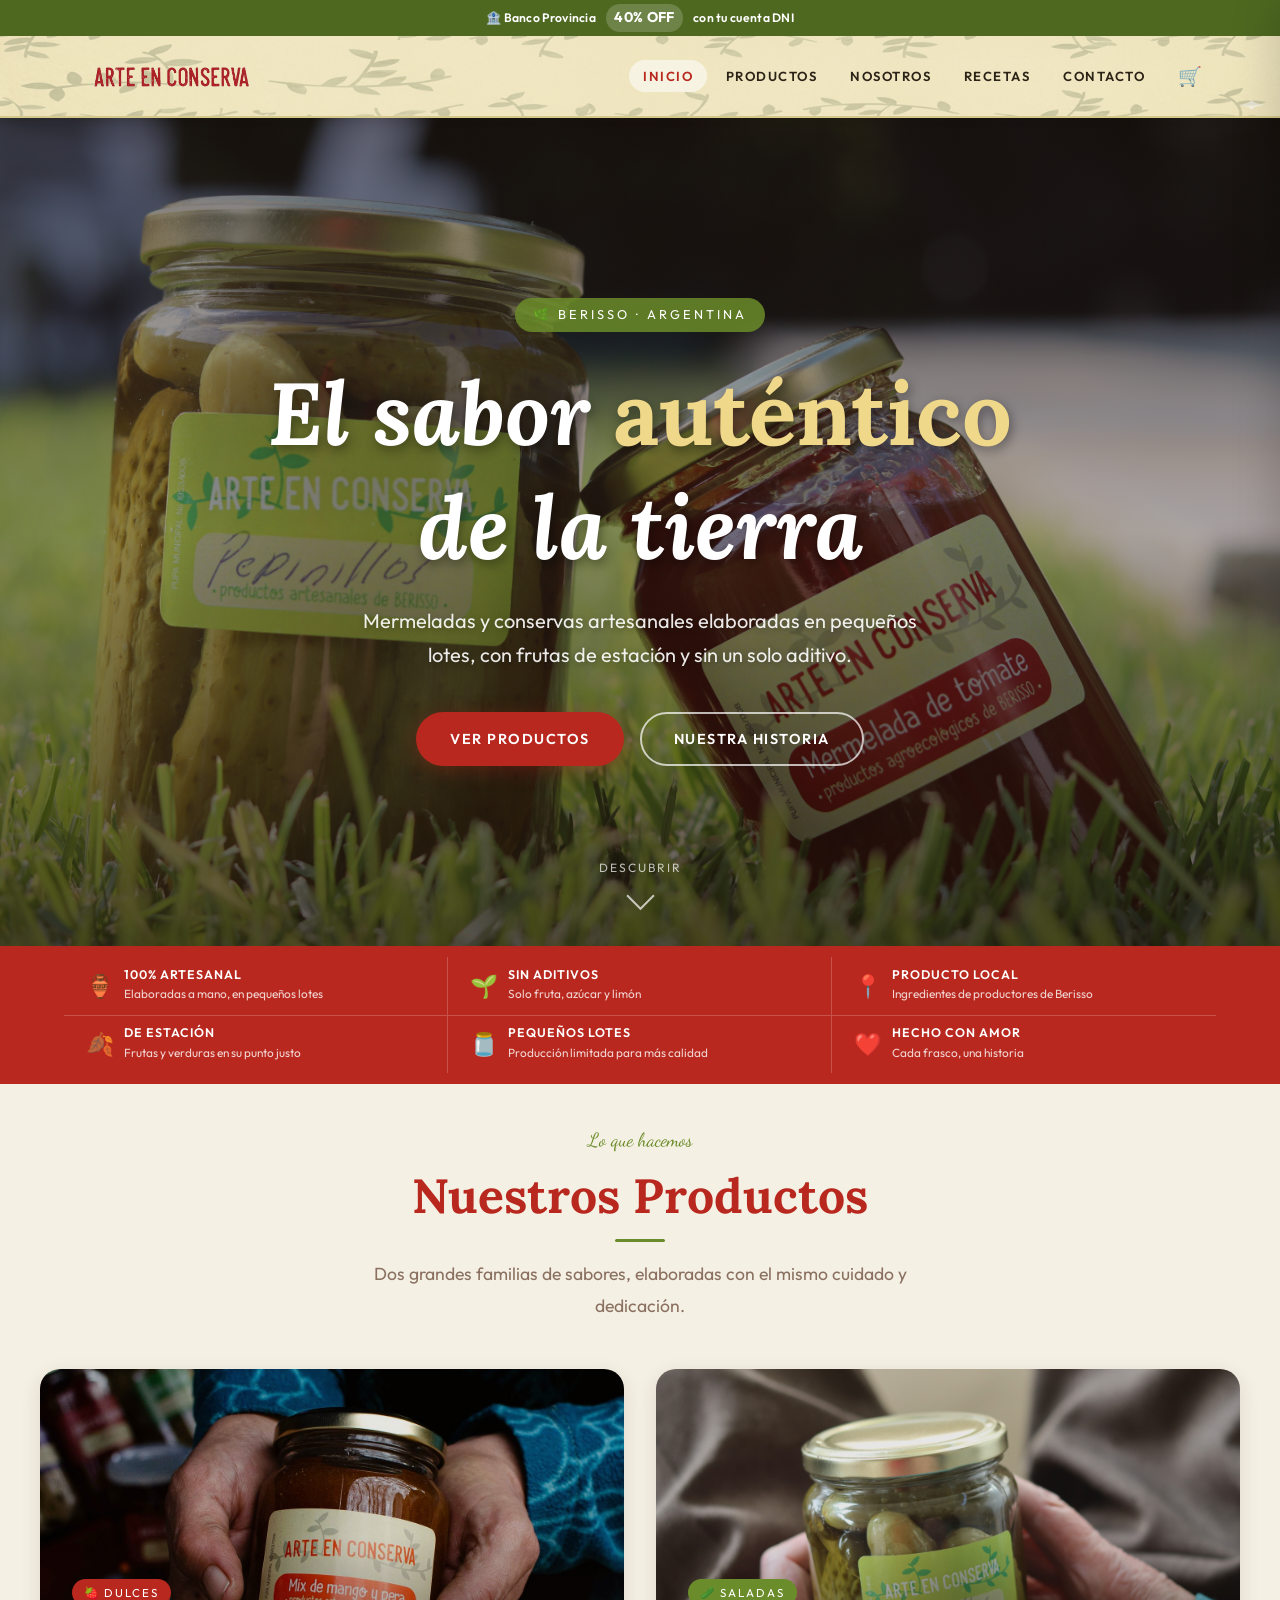
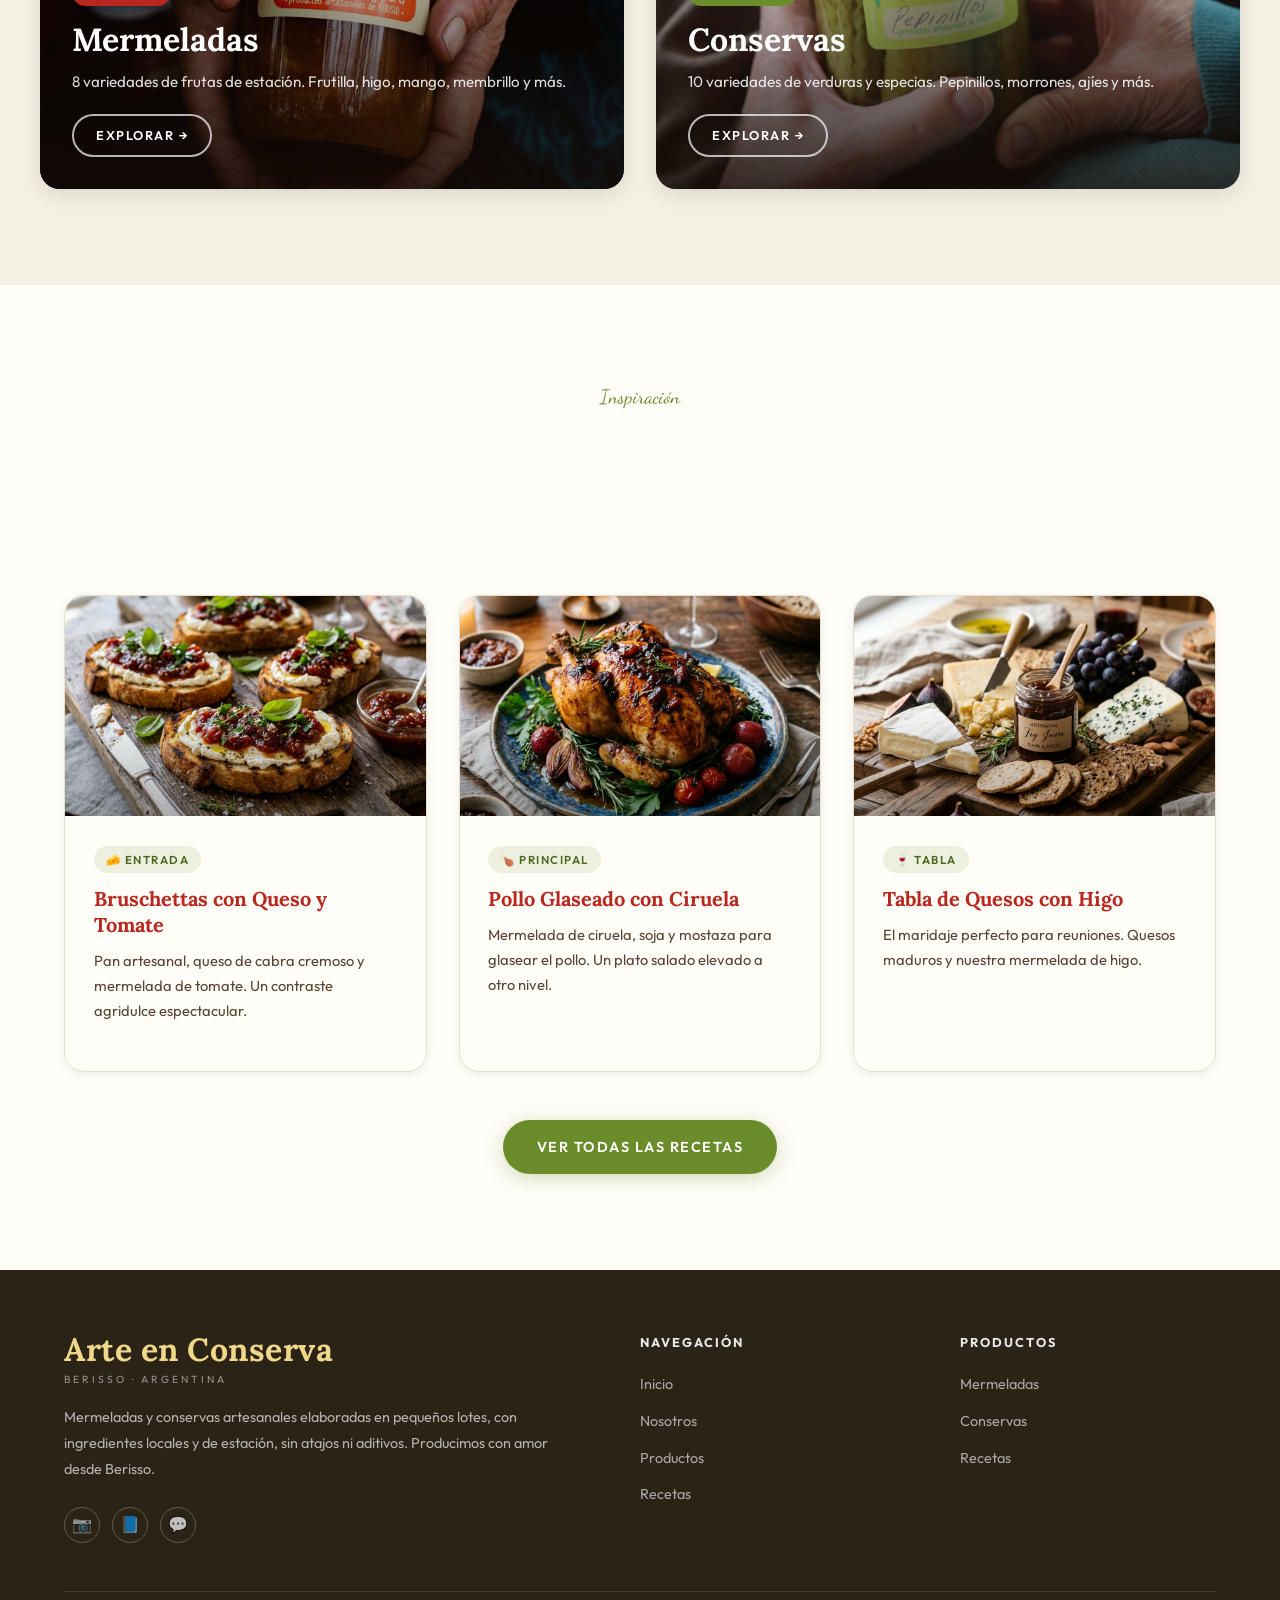
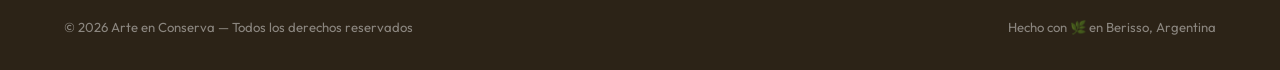
==== commit 70f67527: "Actualización completa del sitio: nuevos archivos, imágenes y ajustes finales" ====
--- a/index.html
+++ b/index.html
@@ -1,11 +1,13 @@
 <!DOCTYPE html>
 <html lang="es">
+
 <head>
   <meta charset="UTF-8">
   <meta name="viewport" content="width=device-width, initial-scale=1.0">
   <title>Arte en Conserva — Mermeladas y Conservas Artesanales de Berisso</title>
   <link rel="stylesheet" href="styles.css">
 </head>
+
 <body>
 
   <!-- Decoración flotante de fondo -->
@@ -16,6 +18,13 @@
     <span class="leaf">🍀</span>
     <span class="leaf">🌿</span>
     <span class="leaf">🍃</span>
+  </div>
+
+  <!-- PROMO BAR -->
+  <div class="promo-bar">
+    <span>🏦 Banco Provincia</span>
+    <span class="promo-pct">40% OFF</span>
+    <span>con tu cuenta DNI</span>
   </div>
 
   <!-- HEADER -->
@@ -29,9 +38,10 @@
       </button>
       <ul class="nav-links" id="nav-links">
         <li><a href="index.html" class="active">Inicio</a></li>
+        <li><a href="productos.html">Productos</a></li>
         <li><a href="nosotros.html">Nosotros</a></li>
-        <li><a href="productos.html">Productos</a></li>
         <li><a href="recetas.html">Recetas</a></li>
+        <li><a href="contacto.html">Contacto</a></li>
         <li>
           <button class="cart-nav-btn" onclick="openCartDrawer()" aria-label="Carrito">
             🛒 <span class="cart-badge" style="display:none;">0</span>
@@ -50,7 +60,8 @@
     <div class="hero-content">
       <span class="hero-tag">🌿 Berisso · Argentina</span>
       <h1>El sabor <em>auténtico</em><br>de la tierra</h1>
-      <p>Mermeladas y conservas artesanales elaboradas en pequeños lotes, con frutas de estación y sin un solo aditivo.</p>
+      <p>Mermeladas y conservas artesanales elaboradas en pequeños lotes, con frutas de estación y sin un solo aditivo.
+      </p>
       <div class="hero-btns">
         <a href="productos.html" class="btn btn-primary">Ver Productos</a>
         <a href="nosotros.html" class="btn btn-outline">Nuestra Historia</a>
@@ -64,7 +75,7 @@
 
   <!-- VALUES STRIP -->
   <div class="values-strip">
-    <div class="values-strip-inner container">
+    <div class="values-strip-inner container" style="display:grid; grid-template-columns:repeat(3,1fr);">
       <div class="value-item reveal delay-1">
         <span class="icon">🏺</span>
         <div>
@@ -72,79 +83,56 @@
           <p>Elaboradas a mano, en pequeños lotes</p>
         </div>
       </div>
-      <div class="value-item reveal delay-2">
+      <div class="value-item reveal delay-2" style="border-right:1px solid rgba(255,255,255,0.2);">
         <span class="icon">🌱</span>
         <div>
           <h4>Sin Aditivos</h4>
           <p>Solo fruta, azúcar y limón</p>
         </div>
       </div>
-      <div class="value-item reveal delay-3">
+      <div class="value-item reveal delay-3" style="border-right:none;">
         <span class="icon">📍</span>
         <div>
           <h4>Producto Local</h4>
           <p>Ingredientes de productores de Berisso</p>
         </div>
       </div>
-      <div class="value-item reveal delay-4">
+      <div class="value-item reveal delay-1" style="border-top:1px solid rgba(255,255,255,0.2);">
         <span class="icon">🍂</span>
         <div>
           <h4>De Estación</h4>
           <p>Frutas y verduras en su punto justo</p>
         </div>
       </div>
+      <div class="value-item reveal delay-2"
+        style="border-top:1px solid rgba(255,255,255,0.2); border-right:1px solid rgba(255,255,255,0.2);">
+        <span class="icon">🫙</span>
+        <div>
+          <h4>Pequeños Lotes</h4>
+          <p>Producción limitada para más calidad</p>
+        </div>
+      </div>
+      <div class="value-item reveal delay-3" style="border-top:1px solid rgba(255,255,255,0.2); border-right:none;">
+        <span class="icon">❤️</span>
+        <div>
+          <h4>Hecho con Amor</h4>
+          <p>Cada frasco, una historia</p>
+        </div>
+      </div>
     </div>
   </div>
 
-  <!-- ACERCA DE -->
-  <section class="section container">
-    <div class="about-grid">
-      <div class="about-photo reveal-left">
-        <img src="assets/img/feria.jpg" alt="Fundadora de Arte en Conserva en la feria de Berisso"
-          style="width:100%; border-radius:var(--radius-lg); box-shadow:var(--shadow-lg);">
-      </div>
-      <div class="about-text reveal-right">
-        <span class="section-label">Nuestra historia</span>
-        <h2 class="section-title">Lo que comemos<br>importa</h2>
-        <p>En <strong>Arte en Conserva</strong> creemos que lo que comemos importa — su origen, su proceso, quién lo hizo y cómo. Por eso producimos de forma artesanal, con ingredientes locales, en pequeños lotes, sin atajos ni aditivos.</p>
-        <div style="margin-top:1.5rem; display:flex; flex-direction:column; gap:1rem;">
-          <div style="display:flex; gap:0.8rem; align-items:flex-start;">
-            <span style="font-size:1.2rem; flex-shrink:0;">🏺</span>
-            <div><strong>Producción artesanal en Berisso</strong><br><span style="color:var(--text-muted); font-size:0.95rem;">Elaboramos en pequeños lotes, controlando cada etapa del proceso de principio a fin.</span></div>
-          </div>
-          <div style="display:flex; gap:0.8rem; align-items:flex-start;">
-            <span style="font-size:1.2rem; flex-shrink:0;">📍</span>
-            <div><strong>Ingredientes locales y trazables</strong><br><span style="color:var(--text-muted); font-size:0.95rem;">Trabajamos con productores de la región para garantizar frescura y origen conocido.</span></div>
-          </div>
-          <div style="display:flex; gap:0.8rem; align-items:flex-start;">
-            <span style="font-size:1.2rem; flex-shrink:0;">🌱</span>
-            <div><strong>Sin aditivos ni conservantes</strong><br><span style="color:var(--text-muted); font-size:0.95rem;">Cero agregados artificiales. Solo ingredientes que podés reconocer en la etiqueta.</span></div>
-          </div>
-          <div style="display:flex; gap:0.8rem; align-items:flex-start;">
-            <span style="font-size:1.2rem; flex-shrink:0;">💬</span>
-            <div><strong>Proceso transparente</strong><br><span style="color:var(--text-muted); font-size:0.95rem;">Mostramos cómo producimos porque no tenemos nada que ocultar y todo que compartir.</span></div>
-          </div>
-        </div>
-        <a href="nosotros.html" class="btn btn-ghost" style="margin-top:1rem;">Conocer más →</a>
-      </div>
-    </div>
-  </section>
-
-  <!-- QUOTE BANNER -->
-  <div class="quote-banner">
-    <p class="quote-text reveal">"Cada frasco es un poco de tiempo detenido,<br>un pedazo de estación preservado con amor."</p>
-    <p class="quote-author reveal delay-2">Arte en Conserva · Berisso</p>
-  </div>
 
   <!-- CATEGORÍAS DE PRODUCTOS -->
-  <section class="section container">
+  <section class="section container" style="padding-top:2.5rem;">
     <span class="section-label" style="display:block; text-align:center;">Lo que hacemos</span>
     <h2 class="section-title centered reveal">Nuestros Productos</h2>
-    <p class="section-lead centered reveal delay-1">Dos grandes familias de sabores, elaboradas con el mismo cuidado y dedicación.</p>
+    <p class="section-lead centered reveal delay-1">Dos grandes familias de sabores, elaboradas con el mismo cuidado y
+      dedicación.</p>
 
     <div class="category-cards">
       <a href="productos.html#mermeladas" class="cat-card mermeladas reveal-left">
-        <div class="cat-card-img" style="background-image: url('assets/img/frascos_feria.jpg');"></div>
+        <div class="cat-card-img" style="background-image: url('assets/img/cat_mermeladas.jpg');"></div>
         <div class="cat-card-content">
           <span class="tag">🍓 Dulces</span>
           <h3>Mermeladas</h3>
@@ -153,7 +141,7 @@
         </div>
       </a>
       <a href="productos.html#conservas" class="cat-card reveal-right">
-        <div class="cat-card-img" style="background-image: url('assets/img/pickles_close.jpg');"></div>
+        <div class="cat-card-img" style="background-image: url('assets/img/cat_conservas.jpg');"></div>
         <div class="cat-card-content">
           <span class="tag">🥒 Saladas</span>
           <h3>Conservas</h3>
@@ -169,7 +157,8 @@
     <div class="container">
       <span class="section-label" style="display:block; text-align:center;">Inspiración</span>
       <h2 class="section-title centered reveal">Con nuestras mermeladas</h2>
-      <p class="section-lead centered reveal delay-1">Más allá del desayuno — nuestras recetas favoritas para usar tus conservas.</p>
+      <p class="section-lead centered reveal delay-1">Más allá del desayuno — nuestras recetas favoritas para usar tus
+        conservas.</p>
 
       <div class="recipes-grid">
         <div class="recipe-card reveal delay-1">
@@ -221,7 +210,8 @@
               <span class="logo-sub">Berisso · Argentina</span>
             </div>
           </div>
-          <p>Mermeladas y conservas artesanales elaboradas en pequeños lotes, con ingredientes locales y de estación, sin atajos ni aditivos. Producimos con amor desde Berisso.</p>
+          <p>Mermeladas y conservas artesanales elaboradas en pequeños lotes, con ingredientes locales y de estación,
+            sin atajos ni aditivos. Producimos con amor desde Berisso.</p>
           <div class="footer-social">
             <a href="#" aria-label="Instagram">📷</a>
             <a href="#" aria-label="Facebook">📘</a>
@@ -298,4 +288,5 @@
     document.querySelectorAll('.reveal, .reveal-left, .reveal-right').forEach(el => observer.observe(el));
   </script>
 </body>
-</html>
+
+</html>
--- a/styles.css
+++ b/styles.css
@@ -16,20 +16,28 @@
   --text-mid: #5a4535;
   --text-muted: #8a7060;
   --white: #fffdf8;
-  --shadow-sm: 0 2px 8px rgba(44,35,23,0.08);
-  --shadow: 0 6px 20px rgba(44,35,23,0.12);
-  --shadow-lg: 0 12px 40px rgba(44,35,23,0.18);
+  --shadow-sm: 0 2px 8px rgba(44, 35, 23, 0.08);
+  --shadow: 0 6px 20px rgba(44, 35, 23, 0.12);
+  --shadow-lg: 0 12px 40px rgba(44, 35, 23, 0.18);
   --radius: 12px;
   --radius-lg: 20px;
   --font: 'Outfit', sans-serif;
   --font-heading: 'Lora', serif;
   --font-script: 'Dancing Script', cursive;
-  --transition: 0.35s cubic-bezier(0.4,0,0.2,1);
-}
-
-*, *::before, *::after { margin: 0; padding: 0; box-sizing: border-box; }
-
-html { scroll-behavior: smooth; }
+  --transition: 0.35s cubic-bezier(0.4, 0, 0.2, 1);
+}
+
+*,
+*::before,
+*::after {
+  margin: 0;
+  padding: 0;
+  box-sizing: border-box;
+}
+
+html {
+  scroll-behavior: smooth;
+}
 
 body {
   font-family: var(--font);
@@ -39,73 +47,188 @@
   overflow-x: hidden;
 }
 
-/* Grain texture overlay */
+/* Grain texture — desactivada para look más limpio */
 body::before {
-  content: '';
-  position: fixed;
-  top: 0; left: 0; right: 0; bottom: 0;
-  background-image: url("data:image/svg+xml,%3Csvg viewBox='0 0 256 256' xmlns='http://www.w3.org/2000/svg'%3E%3Cfilter id='noise'%3E%3CfeTurbulence type='fractalNoise' baseFrequency='0.9' numOctaves='4' stitchTiles='stitch'/%3E%3C/filter%3E%3Crect width='100%25' height='100%25' filter='url(%23noise)' opacity='0.04'/%3E%3C/svg%3E");
-  pointer-events: none;
-  z-index: 9999;
-  opacity: 0.3;
-}
-
-h1, h2, h3, h4 { font-family: var(--font-heading); color: var(--red); line-height: 1.3; }
-p { color: var(--text-mid); }
-a { text-decoration: none; color: inherit; transition: var(--transition); }
-ul { list-style: none; }
-img { max-width: 100%; display: block; }
-
-.container { max-width: 1200px; margin: 0 auto; padding: 0 24px; }
+  display: none;
+}
+
+h1,
+h2,
+h3,
+h4 {
+  font-family: var(--font-heading);
+  color: var(--red);
+  line-height: 1.3;
+}
+
+p {
+  color: var(--text-mid);
+}
+
+a {
+  text-decoration: none;
+  color: inherit;
+  transition: var(--transition);
+}
+
+ul {
+  list-style: none;
+}
+
+img {
+  max-width: 100%;
+  display: block;
+}
+
+.container {
+  max-width: 1200px;
+  margin: 0 auto;
+  padding: 0 24px;
+}
 
 /* ===== ANIMATIONS ===== */
 @keyframes fadeUp {
-  from { opacity: 0; transform: translateY(40px); }
-  to   { opacity: 1; transform: translateY(0); }
-}
+  from {
+    opacity: 0;
+    transform: translateY(40px);
+  }
+
+  to {
+    opacity: 1;
+    transform: translateY(0);
+  }
+}
+
 @keyframes fadeIn {
-  from { opacity: 0; }
-  to   { opacity: 1; }
-}
+  from {
+    opacity: 0;
+  }
+
+  to {
+    opacity: 1;
+  }
+}
+
 @keyframes floatLeaf {
-  0%,100% { transform: translateY(0) rotate(0deg) scale(1); }
-  25%      { transform: translateY(-18px) rotate(8deg) scale(1.05); }
-  75%      { transform: translateY(-10px) rotate(-5deg) scale(0.97); }
-}
+
+  0%,
+  100% {
+    transform: translateY(0) rotate(0deg) scale(1);
+  }
+
+  25% {
+    transform: translateY(-18px) rotate(8deg) scale(1.05);
+  }
+
+  75% {
+    transform: translateY(-10px) rotate(-5deg) scale(0.97);
+  }
+}
+
 @keyframes spinSlow {
-  from { transform: rotate(0deg); }
-  to   { transform: rotate(360deg); }
-}
+  from {
+    transform: rotate(0deg);
+  }
+
+  to {
+    transform: rotate(360deg);
+  }
+}
+
 @keyframes slideRight {
-  from { transform: scaleX(0); transform-origin: left; }
-  to   { transform: scaleX(1); transform-origin: left; }
-}
+  from {
+    transform: scaleX(0);
+    transform-origin: left;
+  }
+
+  to {
+    transform: scaleX(1);
+    transform-origin: left;
+  }
+}
+
 @keyframes pulse {
-  0%,100% { transform: scale(1); }
-  50%      { transform: scale(1.06); }
-}
+
+  0%,
+  100% {
+    transform: scale(1);
+  }
+
+  50% {
+    transform: scale(1.06);
+  }
+}
+
 @keyframes bounceDown {
-  0%,100% { transform: translateY(0); }
-  50%      { transform: translateY(8px); }
-}
+
+  0%,
+  100% {
+    transform: translateY(0);
+  }
+
+  50% {
+    transform: translateY(8px);
+  }
+}
+
 @keyframes heroEntrance {
-  from { opacity: 0; transform: translateY(60px) scale(0.95); }
-  to   { opacity: 1; transform: translateY(0) scale(1); }
-}
+  from {
+    opacity: 0;
+    transform: translateY(60px) scale(0.95);
+  }
+
+  to {
+    opacity: 1;
+    transform: translateY(0) scale(1);
+  }
+}
+
 @keyframes leafFloat1 {
-  0%,100% { transform: translate(0,0) rotate(0deg); }
-  33%      { transform: translate(20px,-30px) rotate(15deg); }
-  66%      { transform: translate(-10px,-15px) rotate(-8deg); }
-}
+
+  0%,
+  100% {
+    transform: translate(0, 0) rotate(0deg);
+  }
+
+  33% {
+    transform: translate(20px, -30px) rotate(15deg);
+  }
+
+  66% {
+    transform: translate(-10px, -15px) rotate(-8deg);
+  }
+}
+
 @keyframes leafFloat2 {
-  0%,100% { transform: translate(0,0) rotate(0deg); }
-  33%      { transform: translate(-25px,-20px) rotate(-12deg); }
-  66%      { transform: translate(15px,-35px) rotate(10deg); }
-}
+
+  0%,
+  100% {
+    transform: translate(0, 0) rotate(0deg);
+  }
+
+  33% {
+    transform: translate(-25px, -20px) rotate(-12deg);
+  }
+
+  66% {
+    transform: translate(15px, -35px) rotate(10deg);
+  }
+}
+
 @keyframes jarWiggle {
-  0%,100% { transform: rotate(0deg); }
-  25%      { transform: rotate(-3deg); }
-  75%      { transform: rotate(3deg); }
+
+  0%,
+  100% {
+    transform: rotate(0deg);
+  }
+
+  25% {
+    transform: rotate(-3deg);
+  }
+
+  75% {
+    transform: rotate(3deg);
+  }
 }
 
 /* Scroll reveal */
@@ -114,46 +237,152 @@
   transform: translateY(45px);
   transition: opacity 0.75s ease, transform 0.75s ease;
 }
-.reveal.visible { opacity: 1; transform: translateY(0); }
+
+.reveal.visible {
+  opacity: 1;
+  transform: translateY(0);
+}
+
 .reveal-left {
   opacity: 0;
   transform: translateX(-50px);
   transition: opacity 0.75s ease, transform 0.75s ease;
 }
-.reveal-left.visible { opacity: 1; transform: translateX(0); }
+
+.reveal-left.visible {
+  opacity: 1;
+  transform: translateX(0);
+}
+
 .reveal-right {
   opacity: 0;
   transform: translateX(50px);
   transition: opacity 0.75s ease, transform 0.75s ease;
 }
-.reveal-right.visible { opacity: 1; transform: translateX(0); }
-
-.delay-1 { transition-delay: 0.1s; }
-.delay-2 { transition-delay: 0.2s; }
-.delay-3 { transition-delay: 0.3s; }
-.delay-4 { transition-delay: 0.4s; }
-.delay-5 { transition-delay: 0.5s; }
+
+.reveal-right.visible {
+  opacity: 1;
+  transform: translateX(0);
+}
+
+.delay-1 {
+  transition-delay: 0.1s;
+}
+
+.delay-2 {
+  transition-delay: 0.2s;
+}
+
+.delay-3 {
+  transition-delay: 0.3s;
+}
+
+.delay-4 {
+  transition-delay: 0.4s;
+}
+
+.delay-5 {
+  transition-delay: 0.5s;
+}
 
 /* ===== FLOATING LEAVES DECORATION ===== */
 .floating-leaves {
   position: fixed;
-  top: 0; left: 0; width: 100%; height: 100%;
+  top: 0;
+  left: 0;
+  width: 100%;
+  height: 100%;
   pointer-events: none;
   z-index: 0;
   overflow: hidden;
 }
+
 .leaf {
   position: absolute;
   font-size: 1.5rem;
   opacity: 0.08;
   animation: floatLeaf 6s ease-in-out infinite;
 }
-.leaf:nth-child(1) { top:10%; left:5%; animation-duration:7s; font-size:2rem; }
-.leaf:nth-child(2) { top:30%; right:3%; animation-duration:9s; animation-delay:-2s; }
-.leaf:nth-child(3) { top:60%; left:2%; animation-duration:8s; animation-delay:-4s; font-size:1.2rem; }
-.leaf:nth-child(4) { top:80%; right:6%; animation-duration:6s; animation-delay:-1s; font-size:1.8rem; }
-.leaf:nth-child(5) { top:50%; left:8%; animation-duration:10s; animation-delay:-3s; font-size:1rem; }
-.leaf:nth-child(6) { top:20%; right:8%; animation-duration:11s; animation-delay:-5s; font-size:1.3rem; }
+
+.leaf:nth-child(1) {
+  top: 10%;
+  left: 5%;
+  animation-duration: 7s;
+  font-size: 2rem;
+}
+
+.leaf:nth-child(2) {
+  top: 30%;
+  right: 3%;
+  animation-duration: 9s;
+  animation-delay: -2s;
+}
+
+.leaf:nth-child(3) {
+  top: 60%;
+  left: 2%;
+  animation-duration: 8s;
+  animation-delay: -4s;
+  font-size: 1.2rem;
+}
+
+.leaf:nth-child(4) {
+  top: 80%;
+  right: 6%;
+  animation-duration: 6s;
+  animation-delay: -1s;
+  font-size: 1.8rem;
+}
+
+.leaf:nth-child(5) {
+  top: 50%;
+  left: 8%;
+  animation-duration: 10s;
+  animation-delay: -3s;
+  font-size: 1rem;
+}
+
+.leaf:nth-child(6) {
+  top: 20%;
+  right: 8%;
+  animation-duration: 11s;
+  animation-delay: -5s;
+  font-size: 1.3rem;
+}
+
+/* ===== PROMO BAR ===== */
+.promo-bar {
+  background: var(--green-dark);
+  color: #fff;
+  text-align: center;
+  padding: 0.28rem 1rem;
+  font-family: var(--font);
+  font-size: 0.76rem;
+  font-weight: 600;
+  letter-spacing: 0.3px;
+  display: flex;
+  align-items: center;
+  justify-content: center;
+  gap: 0.6rem;
+  position: sticky;
+  top: 0;
+  z-index: 1001;
+}
+
+.promo-bar img {
+  height: 20px;
+  width: auto;
+  vertical-align: middle;
+  filter: brightness(0) invert(1);
+}
+
+.promo-bar .promo-pct {
+  background: rgba(255, 255, 255, 0.18);
+  border-radius: 20px;
+  padding: 0.1rem 0.55rem;
+  font-size: 0.88rem;
+  font-weight: 700;
+}
 
 /* ===== HEADER ===== */
 header {
@@ -162,16 +391,27 @@
   background-repeat: no-repeat;
   border-bottom: 2px solid #d4c98a;
   position: sticky;
-  top: 0;
+  top: 30px;
   z-index: 1000;
   box-shadow: var(--shadow-sm);
   transition: box-shadow var(--transition);
 }
 
 /* Logo transparente sobre la imagen de fondo */
-header .logo img { display: block; height: 85px; width: auto; }
-header .logo { display: flex; align-items: center; }
-header.scrolled { box-shadow: var(--shadow); }
+header .logo img {
+  display: block;
+  height: 85px;
+  width: auto;
+}
+
+header .logo {
+  display: flex;
+  align-items: center;
+}
+
+header.scrolled {
+  box-shadow: var(--shadow);
+}
 
 nav {
   display: flex;
@@ -189,16 +429,21 @@
   align-items: center;
   flex-shrink: 0;
 }
+
 .logo img {
   height: 70px;
   width: auto;
 }
+
 .logo-text {
-  font-family: var(--font-script);
-  font-size: 1.6rem;
+  font-family: var(--font-heading);
+  font-size: 1.4rem;
+  font-weight: 700;
   color: var(--red);
   line-height: 1;
-}
+  letter-spacing: 0.5px;
+}
+
 .logo-sub {
   font-family: var(--font);
   font-size: 0.65rem;
@@ -214,18 +459,28 @@
   gap: 0.3rem;
   align-items: center;
 }
+
 .nav-links a {
+  font-family: var(--font);
   font-weight: 600;
-  font-size: 0.88rem;
+  font-size: 0.82rem;
   text-transform: uppercase;
   letter-spacing: 1.5px;
   color: var(--text);
-  padding: 8px 16px;
+  padding: 8px 14px;
   border-radius: 30px;
   position: relative;
 }
-.nav-links a:hover { color: var(--red); background: rgba(235,226,181,0.6); }
-.nav-links a.active { color: var(--red); background: rgba(255,255,255,0.55); }
+
+.nav-links a:hover {
+  color: var(--red);
+  background: rgba(235, 226, 181, 0.6);
+}
+
+.nav-links a.active {
+  color: var(--red);
+  background: rgba(255, 255, 255, 0.55);
+}
 
 /* Hamburger */
 .hamburger {
@@ -238,16 +493,28 @@
   background: none;
   z-index: 1001;
 }
+
 .hamburger span {
-  width: 24px; height: 2px;
+  width: 24px;
+  height: 2px;
   background: var(--red);
   border-radius: 2px;
   transition: var(--transition);
   display: block;
 }
-.hamburger.open span:nth-child(1) { transform: translateY(7px) rotate(45deg); }
-.hamburger.open span:nth-child(2) { opacity: 0; transform: scaleX(0); }
-.hamburger.open span:nth-child(3) { transform: translateY(-7px) rotate(-45deg); }
+
+.hamburger.open span:nth-child(1) {
+  transform: translateY(7px) rotate(45deg);
+}
+
+.hamburger.open span:nth-child(2) {
+  opacity: 0;
+  transform: scaleX(0);
+}
+
+.hamburger.open span:nth-child(3) {
+  transform: translateY(-7px) rotate(-45deg);
+}
 
 /* ===== HERO ===== */
 .hero {
@@ -259,6 +526,7 @@
   overflow: hidden;
   text-align: center;
 }
+
 .hero-bg {
   position: absolute;
   inset: 0;
@@ -267,18 +535,18 @@
   transform: scale(1.05);
   transition: transform 0.1s linear;
 }
+
 .hero::before {
   content: '';
   position: absolute;
   inset: 0;
-  background: linear-gradient(
-    to bottom,
-    rgba(20,10,5,0.55) 0%,
-    rgba(20,10,5,0.35) 50%,
-    rgba(20,10,5,0.7) 100%
-  );
+  background: linear-gradient(to bottom,
+      rgba(20, 10, 5, 0.55) 0%,
+      rgba(20, 10, 5, 0.35) 50%,
+      rgba(20, 10, 5, 0.7) 100%);
   z-index: 1;
 }
+
 .hero-content {
   position: relative;
   z-index: 2;
@@ -286,9 +554,10 @@
   padding: 3rem 2rem;
   animation: heroEntrance 1.2s ease forwards;
 }
+
 .hero-tag {
   display: inline-block;
-  background: rgba(107,140,42,0.85);
+  background: rgba(107, 140, 42, 0.85);
   color: white;
   font-size: 0.8rem;
   text-transform: uppercase;
@@ -298,27 +567,37 @@
   margin-bottom: 1.5rem;
   backdrop-filter: blur(4px);
 }
+
 .hero h1 {
   color: white;
   font-size: clamp(3rem, 7vw, 5.5rem);
   margin-bottom: 1.2rem;
-  text-shadow: 2px 4px 12px rgba(0,0,0,0.4);
+  text-shadow: 2px 4px 12px rgba(0, 0, 0, 0.4);
   font-style: italic;
 }
+
 .hero h1 em {
   font-style: normal;
   color: #f0d88a;
 }
+
 .hero p {
   font-size: clamp(1rem, 2vw, 1.25rem);
-  color: rgba(255,255,255,0.9);
+  color: rgba(255, 255, 255, 0.9);
   margin-bottom: 2.5rem;
   max-width: 600px;
   margin-left: auto;
   margin-right: auto;
-  text-shadow: 1px 2px 6px rgba(0,0,0,0.3);
-}
-.hero-btns { display: flex; gap: 1rem; justify-content: center; flex-wrap: wrap; }
+  text-shadow: 1px 2px 6px rgba(0, 0, 0, 0.3);
+}
+
+.hero-btns {
+  display: flex;
+  gap: 1rem;
+  justify-content: center;
+  flex-wrap: wrap;
+}
+
 .scroll-indicator {
   position: absolute;
   bottom: 2.5rem;
@@ -329,15 +608,17 @@
   flex-direction: column;
   align-items: center;
   gap: 8px;
-  color: rgba(255,255,255,0.7);
+  color: rgba(255, 255, 255, 0.7);
   font-size: 0.75rem;
   letter-spacing: 2px;
   text-transform: uppercase;
 }
+
 .scroll-indicator .arrow {
-  width: 20px; height: 20px;
-  border-right: 2px solid rgba(255,255,255,0.7);
-  border-bottom: 2px solid rgba(255,255,255,0.7);
+  width: 20px;
+  height: 20px;
+  border-right: 2px solid rgba(255, 255, 255, 0.7);
+  border-bottom: 2px solid rgba(255, 255, 255, 0.7);
   transform: rotate(45deg);
   animation: bounceDown 1.5s ease-in-out infinite;
 }
@@ -357,42 +638,50 @@
   border: 2px solid transparent;
   cursor: pointer;
 }
+
 .btn-primary {
   background: var(--red);
   color: white;
-  box-shadow: 0 4px 20px rgba(184,40,30,0.3);
-}
+  box-shadow: 0 4px 20px rgba(184, 40, 30, 0.3);
+}
+
 .btn-primary:hover {
   background: var(--red-dark);
-  box-shadow: 0 8px 30px rgba(184,40,30,0.4);
+  box-shadow: 0 8px 30px rgba(184, 40, 30, 0.4);
   transform: translateY(-3px);
 }
+
 .btn-outline {
   background: transparent;
   color: white;
-  border-color: rgba(255,255,255,0.7);
+  border-color: rgba(255, 255, 255, 0.7);
   backdrop-filter: blur(4px);
 }
+
 .btn-outline:hover {
-  background: rgba(255,255,255,0.15);
+  background: rgba(255, 255, 255, 0.15);
   border-color: white;
   transform: translateY(-3px);
 }
+
 .btn-green {
   background: var(--green);
   color: white;
-  box-shadow: 0 4px 20px rgba(107,140,42,0.3);
-}
+  box-shadow: 0 4px 20px rgba(107, 140, 42, 0.3);
+}
+
 .btn-green:hover {
   background: var(--green-dark);
-  box-shadow: 0 8px 30px rgba(107,140,42,0.4);
+  box-shadow: 0 8px 30px rgba(107, 140, 42, 0.4);
   transform: translateY(-3px);
 }
+
 .btn-ghost {
   background: transparent;
   color: var(--red);
   border-color: var(--red);
 }
+
 .btn-ghost:hover {
   background: var(--red);
   color: white;
@@ -400,9 +689,19 @@
 }
 
 /* ===== SECTIONS ===== */
-.section { padding: 6rem 0; position: relative; z-index: 1; }
-.section-alt { background: var(--white); }
-.section-dark { background: var(--brown); }
+.section {
+  padding: 6rem 0;
+  position: relative;
+  z-index: 1;
+}
+
+.section-alt {
+  background: var(--white);
+}
+
+.section-dark {
+  background: var(--brown);
+}
 
 .section-label {
   display: inline-block;
@@ -411,21 +710,30 @@
   color: var(--green);
   margin-bottom: 0.5rem;
 }
+
 .section-title {
   font-size: clamp(2rem, 4vw, 3rem);
   margin-bottom: 1rem;
   position: relative;
 }
+
 .section-title::after {
   content: '';
   display: block;
-  width: 50px; height: 3px;
+  width: 50px;
+  height: 3px;
   background: var(--green);
   margin-top: 12px;
   border-radius: 3px;
 }
-.section-title.centered { text-align: center; }
-.section-title.centered::after { margin: 12px auto 0; }
+
+.section-title.centered {
+  text-align: center;
+}
+
+.section-title.centered::after {
+  margin: 12px auto 0;
+}
 
 .section-lead {
   font-size: 1.1rem;
@@ -433,46 +741,62 @@
   margin-bottom: 3rem;
   line-height: 1.8;
 }
-.section-lead.centered { text-align: center; max-width: 620px; margin-left: auto; margin-right: auto; }
+
+.section-lead.centered {
+  text-align: center;
+  max-width: 620px;
+  margin-left: auto;
+  margin-right: auto;
+}
 
 /* ===== VALUES STRIP ===== */
 .values-strip {
   background: var(--red);
-  padding: 2rem 0;
+  padding: 0.7rem 0;
   overflow: hidden;
 }
+
 .values-strip-inner {
   display: flex;
   gap: 0;
   align-items: stretch;
   flex-wrap: wrap;
 }
+
 .value-item {
   flex: 1;
-  min-width: 200px;
-  display: flex;
-  align-items: center;
-  gap: 14px;
-  padding: 1.2rem 2rem;
-  border-right: 1px solid rgba(255,255,255,0.2);
+  min-width: 160px;
+  display: flex;
+  align-items: center;
+  gap: 10px;
+  padding: 0.6rem 1.4rem;
+  border-right: 1px solid rgba(255, 255, 255, 0.2);
   color: white;
 }
-.value-item:last-child { border-right: none; }
+
+.value-item:last-child {
+  border-right: none;
+}
+
 .value-item .icon {
-  font-size: 2rem;
+  font-size: 1.4rem;
   flex-shrink: 0;
-  animation: pulse 3s ease-in-out infinite;
-}
+}
+
 .value-item h4 {
   color: white;
   font-family: var(--font);
-  font-size: 0.9rem;
+  font-size: 0.78rem;
   text-transform: uppercase;
   letter-spacing: 1px;
   font-weight: 600;
-  margin-bottom: 2px;
-}
-.value-item p { color: rgba(255,255,255,0.8); font-size: 0.82rem; }
+  margin-bottom: 1px;
+}
+
+.value-item p {
+  color: rgba(255, 255, 255, 0.8);
+  font-size: 0.74rem;
+}
 
 /* ===== ABOUT SECTION ===== */
 .about-grid {
@@ -481,15 +805,21 @@
   gap: 5rem;
   align-items: center;
 }
-.about-text .section-label { display: block; }
+
+.about-text .section-label {
+  display: block;
+}
+
 .about-text p {
   margin-bottom: 1.5rem;
   font-size: 1.05rem;
   line-height: 1.85;
 }
+
 .about-photo {
   position: relative;
 }
+
 .about-photo img {
   width: 100%;
   border-radius: var(--radius-lg);
@@ -497,6 +827,7 @@
   position: relative;
   z-index: 1;
 }
+
 .about-photo::before {
   content: '';
   position: absolute;
@@ -506,6 +837,7 @@
   z-index: 0;
   opacity: 0.5;
 }
+
 .about-photo-placeholder {
   width: 100%;
   aspect-ratio: 3/4;
@@ -520,8 +852,17 @@
   position: relative;
   z-index: 1;
 }
-.about-photo-placeholder .placeholder-icon { font-size: 4rem; opacity: 0.5; }
-.about-photo-placeholder p { color: var(--text-muted); font-size: 0.9rem; text-align: center; }
+
+.about-photo-placeholder .placeholder-icon {
+  font-size: 4rem;
+  opacity: 0.5;
+}
+
+.about-photo-placeholder p {
+  color: var(--text-muted);
+  font-size: 0.9rem;
+  text-align: center;
+}
 
 /* ===== CATEGORY CARDS (Home) ===== */
 .category-cards {
@@ -529,6 +870,7 @@
   grid-template-columns: 1fr 1fr;
   gap: 2rem;
 }
+
 .cat-card {
   position: relative;
   border-radius: var(--radius-lg);
@@ -540,8 +882,16 @@
   box-shadow: var(--shadow);
   transition: var(--transition);
 }
-.cat-card:hover { transform: translateY(-8px); box-shadow: var(--shadow-lg); }
-.cat-card:hover .cat-card-img { transform: scale(1.08); }
+
+.cat-card:hover {
+  transform: translateY(-8px);
+  box-shadow: var(--shadow-lg);
+}
+
+.cat-card:hover .cat-card-img {
+  transform: scale(1.08);
+}
+
 .cat-card-img {
   position: absolute;
   inset: 0;
@@ -549,12 +899,14 @@
   background-position: center;
   transition: transform 0.6s ease;
 }
+
 .cat-card::after {
   content: '';
   position: absolute;
   inset: 0;
-  background: linear-gradient(to top, rgba(20,10,5,0.85) 0%, rgba(20,10,5,0.1) 60%);
-}
+  background: linear-gradient(to top, rgba(20, 10, 5, 0.85) 0%, rgba(20, 10, 5, 0.1) 60%);
+}
+
 .cat-card-content {
   position: relative;
   z-index: 1;
@@ -562,6 +914,7 @@
   color: white;
   width: 100%;
 }
+
 .cat-card-content .tag {
   display: inline-block;
   background: var(--green);
@@ -573,13 +926,23 @@
   border-radius: 20px;
   margin-bottom: 0.8rem;
 }
-.cat-card.mermeladas .cat-card-content .tag { background: var(--red); }
+
+.cat-card.mermeladas .cat-card-content .tag {
+  background: var(--red);
+}
+
 .cat-card-content h3 {
   color: white;
   font-size: 2rem;
   margin-bottom: 0.5rem;
 }
-.cat-card-content p { color: rgba(255,255,255,0.85); font-size: 0.95rem; margin-bottom: 1.2rem; }
+
+.cat-card-content p {
+  color: rgba(255, 255, 255, 0.85);
+  font-size: 0.95rem;
+  margin-bottom: 1.2rem;
+}
+
 .cat-card-content .btn-outline {
   padding: 9px 22px;
   font-size: 0.8rem;
@@ -593,15 +956,26 @@
   position: relative;
   overflow: hidden;
 }
-.quote-banner::before, .quote-banner::after {
+
+.quote-banner::before,
+.quote-banner::after {
   content: '❧';
   position: absolute;
   font-size: 8rem;
   opacity: 0.1;
   color: white;
 }
-.quote-banner::before { top: -20px; left: 5%; }
-.quote-banner::after { bottom: -30px; right: 5%; }
+
+.quote-banner::before {
+  top: -20px;
+  left: 5%;
+}
+
+.quote-banner::after {
+  bottom: -30px;
+  right: 5%;
+}
+
 .quote-text {
   font-family: var(--font-script);
   font-size: clamp(1.8rem, 4vw, 3rem);
@@ -612,8 +986,9 @@
   position: relative;
   z-index: 1;
 }
+
 .quote-author {
-  color: rgba(255,255,255,0.75);
+  color: rgba(255, 255, 255, 0.75);
   font-size: 0.9rem;
   text-transform: uppercase;
   letter-spacing: 3px;
@@ -622,13 +997,15 @@
 }
 
 /* ===== PRODUCT CARDS ===== */
-.products-section { padding: 6rem 0; }
+.products-section {
+  padding: 2rem 0 3rem;
+}
 
 .category-tabs {
   display: flex;
   gap: 0.5rem;
   justify-content: center;
-  margin-bottom: 3rem;
+  margin-bottom: 1.5rem;
   background: var(--beige-dark);
   border-radius: 50px;
   padding: 6px;
@@ -636,6 +1013,7 @@
   margin-left: auto;
   margin-right: auto;
 }
+
 .tab-btn {
   padding: 10px 28px;
   border-radius: 40px;
@@ -650,77 +1028,32 @@
   cursor: pointer;
   transition: var(--transition);
 }
+
 .tab-btn.active {
   background: var(--red);
   color: white;
-  box-shadow: 0 4px 15px rgba(184,40,30,0.3);
-}
-.tab-btn.active.green { background: var(--green); box-shadow: 0 4px 15px rgba(107,140,42,0.3); }
-.tab-btn:not(.active):hover { color: var(--text); background: rgba(0,0,0,0.06); }
-
-.tab-pane { display: none; }
-.tab-pane.active { display: block; animation: fadeIn 0.4s ease; }
-
-.products-grid {
-  display: grid;
-  grid-template-columns: repeat(auto-fill, minmax(220px, 1fr));
-  gap: 1.5rem;
-}
-
-.product-card {
-  background: var(--white);
-  border-radius: var(--radius);
-  padding: 1.8rem 1.5rem;
-  text-align: center;
-  box-shadow: var(--shadow-sm);
-  transition: var(--transition);
-  border: 1px solid var(--beige-dark);
-  position: relative;
-  overflow: hidden;
-}
-.product-card::before {
-  content: '';
-  position: absolute;
-  top: 0; left: 0; right: 0;
-  height: 4px;
-  background: var(--red);
-  transform: scaleX(0);
-  transform-origin: left;
-  transition: transform 0.4s ease;
-}
-.product-card.green-accent::before { background: var(--green); }
-.product-card:hover { transform: translateY(-8px); box-shadow: var(--shadow); }
-.product-card:hover::before { transform: scaleX(1); }
-.product-card:hover .product-icon { animation: jarWiggle 0.5s ease; }
-
-.product-icon {
-  font-size: 2.5rem;
-  margin-bottom: 0.8rem;
+  box-shadow: 0 4px 15px rgba(184, 40, 30, 0.3);
+}
+
+.tab-btn.active.green {
+  background: var(--green);
+  box-shadow: 0 4px 15px rgba(107, 140, 42, 0.3);
+}
+
+.tab-btn:not(.active):hover {
+  color: var(--text);
+  background: rgba(0, 0, 0, 0.06);
+}
+
+.tab-pane {
+  display: none;
+}
+
+.tab-pane.active {
   display: block;
-}
-.product-card h3 {
-  font-family: var(--font);
-  font-size: 1.05rem;
-  font-weight: 600;
-  color: var(--text);
-  margin-bottom: 0.4rem;
-}
-.product-card p {
-  font-size: 0.82rem;
-  color: var(--text-muted);
-  line-height: 1.5;
-}
-.product-badge {
-  position: absolute;
-  top: 12px; right: 12px;
-  background: var(--green);
-  color: white;
-  font-size: 0.65rem;
-  text-transform: uppercase;
-  letter-spacing: 1px;
-  padding: 3px 8px;
-  border-radius: 10px;
-}
+  animation: fadeIn 0.4s ease;
+}
+
 
 /* ===== RECIPE CARDS ===== */
 .recipes-grid {
@@ -728,6 +1061,7 @@
   grid-template-columns: repeat(auto-fill, minmax(320px, 1fr));
   gap: 2rem;
 }
+
 .recipe-card {
   background: var(--white);
   border-radius: var(--radius-lg);
@@ -736,7 +1070,12 @@
   border: 1px solid var(--beige-dark);
   transition: var(--transition);
 }
-.recipe-card:hover { transform: translateY(-6px); box-shadow: var(--shadow); }
+
+.recipe-card:hover {
+  transform: translateY(-6px);
+  box-shadow: var(--shadow);
+}
+
 .recipe-img {
   height: 220px;
   background-size: cover;
@@ -744,22 +1083,32 @@
   position: relative;
   overflow: hidden;
 }
+
 .recipe-img::after {
   content: '';
   position: absolute;
   inset: 0;
-  background: linear-gradient(to top, rgba(0,0,0,0.3) 0%, transparent 50%);
-}
+  background: linear-gradient(to top, rgba(0, 0, 0, 0.3) 0%, transparent 50%);
+}
+
 .recipe-img img {
-  width: 100%; height: 100%;
+  width: 100%;
+  height: 100%;
   object-fit: cover;
   transition: transform 0.6s ease;
 }
-.recipe-card:hover .recipe-img img { transform: scale(1.08); }
-.recipe-content { padding: 1.8rem; }
+
+.recipe-card:hover .recipe-img img {
+  transform: scale(1.08);
+}
+
+.recipe-content {
+  padding: 1.8rem;
+}
+
 .recipe-tag {
   display: inline-block;
-  background: rgba(107,140,42,0.12);
+  background: rgba(107, 140, 42, 0.12);
   color: var(--green-dark);
   font-size: 0.72rem;
   text-transform: uppercase;
@@ -769,12 +1118,19 @@
   margin-bottom: 0.8rem;
   font-weight: 600;
 }
+
 .recipe-content h3 {
   font-size: 1.25rem;
   margin-bottom: 0.6rem;
   color: var(--red);
 }
-.recipe-content p { font-size: 0.92rem; margin-bottom: 1.2rem; line-height: 1.7; }
+
+.recipe-content p {
+  font-size: 0.92rem;
+  margin-bottom: 1.2rem;
+  line-height: 1.7;
+}
+
 .recipe-meta {
   display: flex;
   gap: 1rem;
@@ -783,16 +1139,56 @@
   padding-top: 1rem;
   border-top: 1px solid var(--beige-dark);
 }
-.recipe-meta span { display: flex; align-items: center; gap: 4px; }
+
+.recipe-meta span {
+  display: flex;
+  align-items: center;
+  gap: 4px;
+}
 
 /* Recipe detail expand */
-.recipe-details { display: none; margin-top: 1.2rem; }
-.recipe-details.open { display: block; animation: fadeUp 0.4s ease; }
-.recipe-details h4 { font-size: 0.95rem; color: var(--green-dark); margin-bottom: 0.6rem; font-family: var(--font); font-weight: 600; text-transform: uppercase; letter-spacing: 1px; }
-.recipe-details ul { list-style: disc; padding-left: 1.2rem; margin-bottom: 1rem; }
-.recipe-details li { font-size: 0.88rem; color: var(--text-mid); margin-bottom: 4px; }
-.recipe-details ol { padding-left: 1.2rem; }
-.recipe-details ol li { font-size: 0.88rem; color: var(--text-mid); margin-bottom: 6px; }
+.recipe-details {
+  display: none;
+  margin-top: 1.2rem;
+}
+
+.recipe-details.open {
+  display: block;
+  animation: fadeUp 0.4s ease;
+}
+
+.recipe-details h4 {
+  font-size: 0.95rem;
+  color: var(--green-dark);
+  margin-bottom: 0.6rem;
+  font-family: var(--font);
+  font-weight: 600;
+  text-transform: uppercase;
+  letter-spacing: 1px;
+}
+
+.recipe-details ul {
+  list-style: disc;
+  padding-left: 1.2rem;
+  margin-bottom: 1rem;
+}
+
+.recipe-details li {
+  font-size: 0.88rem;
+  color: var(--text-mid);
+  margin-bottom: 4px;
+}
+
+.recipe-details ol {
+  padding-left: 1.2rem;
+}
+
+.recipe-details ol li {
+  font-size: 0.88rem;
+  color: var(--text-mid);
+  margin-bottom: 6px;
+}
+
 .recipe-toggle {
   background: none;
   border: none;
@@ -807,44 +1203,64 @@
   gap: 6px;
   transition: var(--transition);
 }
-.recipe-toggle:hover { color: var(--red-dark); }
-.recipe-toggle .arrow { transition: transform 0.3s ease; }
-.recipe-toggle.open .arrow { transform: rotate(180deg); }
+
+.recipe-toggle:hover {
+  color: var(--red-dark);
+}
+
+.recipe-toggle .arrow {
+  transition: transform 0.3s ease;
+}
+
+.recipe-toggle.open .arrow {
+  transform: rotate(180deg);
+}
 
 /* ===== NOSOTROS PAGE ===== */
 .page-hero {
-  min-height: 45vh;
+  min-height: 0;
   display: flex;
   align-items: center;
   justify-content: center;
   position: relative;
   overflow: hidden;
-  background: linear-gradient(135deg, var(--red-dark) 0%, var(--red) 50%, var(--brown) 100%);
+  background: #2c1a0e;
   text-align: center;
 }
+
 .page-hero::before {
   content: '';
   position: absolute;
   inset: 0;
-  background: url('assets/img/hero_background_1777949373207.png') center/cover;
-  opacity: 0.15;
-}
+  background: rgba(30, 10, 5, 0.52);
+  z-index: 1;
+}
+
 .page-hero-content {
   position: relative;
-  z-index: 1;
-  padding: 3rem 2rem;
+  z-index: 2;
+  padding: 1.2rem 2rem;
   animation: fadeUp 0.8s ease;
 }
-.page-hero h1 { color: white; font-size: clamp(2.5rem, 5vw, 4rem); font-style: italic; }
-.page-hero p { color: rgba(255,255,255,0.85); font-size: 1.1rem; margin-top: 1rem; max-width: 500px; margin-left: auto; margin-right: auto; }
+
+.page-hero h1 {
+  color: white;
+  font-size: clamp(1.4rem, 3vw, 2rem);
+  font-style: italic;
+}
+
+.page-hero p {
+  display: none;
+}
 
 .story-grid {
   display: grid;
   grid-template-columns: 1fr 1fr;
-  gap: 5rem;
+  gap: 3rem;
   align-items: start;
-  margin-bottom: 5rem;
-}
+  margin-bottom: 3rem;
+}
+
 .story-text blockquote {
   border-left: 4px solid var(--green);
   padding-left: 1.5rem;
@@ -860,6 +1276,7 @@
   grid-template-columns: repeat(auto-fill, minmax(240px, 1fr));
   gap: 2rem;
 }
+
 .value-card {
   background: var(--white);
   border-radius: var(--radius);
@@ -869,20 +1286,41 @@
   transition: var(--transition);
   text-align: center;
 }
-.value-card:hover { transform: translateY(-6px); box-shadow: var(--shadow); border-color: var(--green-light); }
-.value-card .icon { font-size: 2.8rem; margin-bottom: 1rem; display: block; }
-.value-card h3 { font-size: 1.1rem; color: var(--green-dark); margin-bottom: 0.6rem; }
-.value-card p { font-size: 0.9rem; line-height: 1.7; }
+
+.value-card:hover {
+  transform: translateY(-6px);
+  box-shadow: var(--shadow);
+  border-color: var(--green-light);
+}
+
+.value-card .icon {
+  font-size: 2.8rem;
+  margin-bottom: 1rem;
+  display: block;
+}
+
+.value-card h3 {
+  font-size: 1.1rem;
+  color: var(--green-dark);
+  margin-bottom: 0.6rem;
+}
+
+.value-card p {
+  font-size: 0.9rem;
+  line-height: 1.7;
+}
 
 .feria-photo-wrapper {
   position: sticky;
   top: 100px;
 }
+
 .feria-photo-wrapper img {
   width: 100%;
   border-radius: var(--radius-lg);
   box-shadow: var(--shadow-lg);
 }
+
 .feria-photo-placeholder {
   width: 100%;
   aspect-ratio: 2/3;
@@ -896,52 +1334,100 @@
   border: 3px dashed var(--green-light);
   box-shadow: var(--shadow-lg);
 }
-.feria-photo-placeholder .big-icon { font-size: 5rem; }
-.feria-photo-placeholder p { color: var(--text-muted); font-size: 0.9rem; text-align: center; padding: 0 1rem; }
+
+.feria-photo-placeholder .big-icon {
+  font-size: 5rem;
+}
+
+.feria-photo-placeholder p {
+  color: var(--text-muted);
+  font-size: 0.9rem;
+  text-align: center;
+  padding: 0 1rem;
+}
 
 /* ===== FOOTER ===== */
 footer {
   background: var(--text);
-  color: rgba(255,255,255,0.85);
+  color: rgba(255, 255, 255, 0.85);
   padding: 4rem 0 2rem;
   position: relative;
   z-index: 1;
 }
+
 .footer-grid {
   display: grid;
   grid-template-columns: 2fr 1fr 1fr;
   gap: 4rem;
   margin-bottom: 3rem;
 }
-.footer-brand .logo-text { color: #f0d88a; font-size: 2rem; }
-.footer-brand .logo-sub { color: rgba(255,255,255,0.5); }
-.footer-brand p { margin-top: 1rem; font-size: 0.9rem; color: rgba(255,255,255,0.65); line-height: 1.8; }
-.footer-social { display: flex; gap: 12px; margin-top: 1.5rem; }
+
+.footer-brand .logo-text {
+  color: #f0d88a;
+  font-size: 2rem;
+}
+
+.footer-brand .logo-sub {
+  color: rgba(255, 255, 255, 0.5);
+}
+
+.footer-brand p {
+  margin-top: 1rem;
+  font-size: 0.9rem;
+  color: rgba(255, 255, 255, 0.65);
+  line-height: 1.8;
+}
+
+.footer-social {
+  display: flex;
+  gap: 12px;
+  margin-top: 1.5rem;
+}
+
 .footer-social a {
-  width: 36px; height: 36px;
+  width: 36px;
+  height: 36px;
   border-radius: 50%;
-  border: 1px solid rgba(255,255,255,0.25);
+  border: 1px solid rgba(255, 255, 255, 0.25);
   display: flex;
   align-items: center;
   justify-content: center;
   font-size: 1rem;
-  color: rgba(255,255,255,0.7);
+  color: rgba(255, 255, 255, 0.7);
   transition: var(--transition);
 }
-.footer-social a:hover { background: var(--red); border-color: var(--red); color: white; transform: translateY(-3px); }
+
+.footer-social a:hover {
+  background: var(--red);
+  border-color: var(--red);
+  color: white;
+  transform: translateY(-3px);
+}
+
 .footer-col h4 {
-  color: rgba(255,255,255,0.9);
+  color: rgba(255, 255, 255, 0.9);
   font-family: var(--font);
   font-size: 0.8rem;
   text-transform: uppercase;
   letter-spacing: 2px;
   margin-bottom: 1.2rem;
 }
-.footer-col ul li { margin-bottom: 0.6rem; }
-.footer-col ul li a { color: rgba(255,255,255,0.6); font-size: 0.9rem; }
-.footer-col ul li a:hover { color: #f0d88a; }
+
+.footer-col ul li {
+  margin-bottom: 0.6rem;
+}
+
+.footer-col ul li a {
+  color: rgba(255, 255, 255, 0.6);
+  font-size: 0.9rem;
+}
+
+.footer-col ul li a:hover {
+  color: #f0d88a;
+}
+
 .footer-bottom {
-  border-top: 1px solid rgba(255,255,255,0.1);
+  border-top: 1px solid rgba(255, 255, 255, 0.1);
   padding-top: 1.5rem;
   display: flex;
   justify-content: space-between;
@@ -949,7 +1435,11 @@
   flex-wrap: wrap;
   gap: 1rem;
 }
-.footer-bottom p { font-size: 0.82rem; color: rgba(255,255,255,0.45); }
+
+.footer-bottom p {
+  font-size: 0.82rem;
+  color: rgba(255, 255, 255, 0.45);
+}
 
 /* ===== DIVIDERS ===== */
 .wave-divider {
@@ -957,14 +1447,33 @@
   overflow: hidden;
   line-height: 0;
 }
-.wave-divider svg { display: block; width: 100%; }
+
+.wave-divider svg {
+  display: block;
+  width: 100%;
+}
 
 /* ===== RESPONSIVE ===== */
 @media (max-width: 900px) {
-  .about-grid, .story-grid { grid-template-columns: 1fr; gap: 3rem; }
-  .category-cards { grid-template-columns: 1fr; }
-  .footer-grid { grid-template-columns: 1fr 1fr; gap: 2.5rem; }
-  .footer-grid > *:first-child { grid-column: 1 / -1; }
+
+  .about-grid,
+  .story-grid {
+    grid-template-columns: 1fr;
+    gap: 3rem;
+  }
+
+  .category-cards {
+    grid-template-columns: 1fr;
+  }
+
+  .footer-grid {
+    grid-template-columns: 1fr 1fr;
+    gap: 2.5rem;
+  }
+
+  .footer-grid>*:first-child {
+    grid-column: 1 / -1;
+  }
 }
 
 @media (max-width: 768px) {
@@ -980,27 +1489,88 @@
     z-index: 1000;
     animation: fadeIn 0.3s ease;
   }
-  .nav-links.open { display: flex; }
-  .nav-links a { font-size: 1.2rem; padding: 12px 30px; }
-  .hamburger { display: flex; }
-  .hero h1 { font-size: 3rem; }
-  .values-strip-inner { flex-direction: column; }
-  .value-item { border-right: none; border-bottom: 1px solid rgba(255,255,255,0.2); }
-  .value-item:last-child { border-bottom: none; }
-  .footer-grid { grid-template-columns: 1fr; gap: 2rem; }
-  .footer-bottom { flex-direction: column; text-align: center; }
-  .feria-photo-wrapper { position: static; }
-  .products-grid { grid-template-columns: repeat(auto-fill, minmax(160px, 1fr)); }
-  .recipes-grid { grid-template-columns: 1fr; }
-  .category-tabs { flex-direction: column; border-radius: var(--radius); width: 100%; max-width: 300px; }
-  .tab-btn { text-align: center; }
+
+  .nav-links.open {
+    display: flex;
+  }
+
+  .nav-links a {
+    font-size: 1.2rem;
+    padding: 12px 30px;
+  }
+
+  .hamburger {
+    display: flex;
+  }
+
+  .hero h1 {
+    font-size: 3rem;
+  }
+
+  .values-strip-inner {
+    flex-direction: column;
+  }
+
+  .value-item {
+    border-right: none;
+    border-bottom: 1px solid rgba(255, 255, 255, 0.2);
+  }
+
+  .value-item:last-child {
+    border-bottom: none;
+  }
+
+  .footer-grid {
+    grid-template-columns: 1fr;
+    gap: 2rem;
+  }
+
+  .footer-bottom {
+    flex-direction: column;
+    text-align: center;
+  }
+
+  .feria-photo-wrapper {
+    position: static;
+  }
+
+  .products-grid {
+    grid-template-columns: repeat(auto-fill, minmax(160px, 1fr));
+  }
+
+  .recipes-grid {
+    grid-template-columns: 1fr;
+  }
+
+  .category-tabs {
+    flex-direction: column;
+    border-radius: var(--radius);
+    width: 100%;
+    max-width: 300px;
+  }
+
+  .tab-btn {
+    text-align: center;
+  }
 }
 
 @media (max-width: 480px) {
-  .section { padding: 4rem 0; }
-  .hero { min-height: 100svh; }
-  .hero-btns { flex-direction: column; align-items: center; }
-  .cat-card { min-height: 320px; }
+  .section {
+    padding: 4rem 0;
+  }
+
+  .hero {
+    min-height: 100svh;
+  }
+
+  .hero-btns {
+    flex-direction: column;
+    align-items: center;
+  }
+
+  .cat-card {
+    min-height: 320px;
+  }
 }
 
 /* ===== CART NAV BUTTON ===== */
@@ -1018,57 +1588,76 @@
   transition: var(--transition);
   color: var(--text-mid);
 }
-.cart-nav-btn:hover { background: rgba(184,40,30,0.08); color: var(--red); }
+
+.cart-nav-btn:hover {
+  background: rgba(184, 40, 30, 0.08);
+  color: var(--red);
+}
+
 .cart-badge {
   background: var(--red);
   color: white;
   font-size: 0.7rem;
   font-weight: 700;
-  width: 18px; height: 18px;
+  width: 18px;
+  height: 18px;
   border-radius: 50%;
   display: flex;
   align-items: center;
   justify-content: center;
   position: absolute;
-  top: 2px; right: 2px;
+  top: 2px;
+  right: 2px;
   animation: pulse 2s ease-in-out infinite;
 }
+
 .mobile-cart {
   display: none;
   font-size: 1.4rem;
   padding: 8px;
 }
+
 @media (max-width: 768px) {
-  .mobile-cart { display: flex; }
+  .mobile-cart {
+    display: flex;
+  }
 }
 
 /* ===== CART DRAWER ===== */
 #cart-overlay {
   position: fixed;
   inset: 0;
-  background: rgba(0,0,0,0.45);
+  background: rgba(0, 0, 0, 0.45);
   z-index: 2000;
   opacity: 0;
   pointer-events: none;
   transition: opacity 0.35s ease;
   backdrop-filter: blur(2px);
 }
-#cart-overlay.active { opacity: 1; pointer-events: all; }
+
+#cart-overlay.active {
+  opacity: 1;
+  pointer-events: all;
+}
 
 #cart-drawer {
   position: fixed;
-  top: 0; right: 0;
+  top: 0;
+  right: 0;
   width: min(420px, 100vw);
   height: 100vh;
   background: var(--white);
   z-index: 2001;
   transform: translateX(100%);
-  transition: transform 0.4s cubic-bezier(0.4,0,0.2,1);
+  transition: transform 0.4s cubic-bezier(0.4, 0, 0.2, 1);
   display: flex;
   flex-direction: column;
-  box-shadow: -8px 0 40px rgba(0,0,0,0.15);
-}
-#cart-drawer.open { transform: translateX(0); }
+  box-shadow: -8px 0 40px rgba(0, 0, 0, 0.15);
+}
+
+#cart-drawer.open {
+  transform: translateX(0);
+}
 
 .cart-drawer-header {
   display: flex;
@@ -1078,7 +1667,13 @@
   border-bottom: 1px solid var(--beige-dark);
   flex-shrink: 0;
 }
-.cart-drawer-header h3 { margin: 0; font-size: 1.2rem; color: var(--text); }
+
+.cart-drawer-header h3 {
+  margin: 0;
+  font-size: 1.2rem;
+  color: var(--text);
+}
+
 .cart-close-btn {
   background: none;
   border: none;
@@ -1087,17 +1682,25 @@
   color: var(--text-muted);
   padding: 6px;
   border-radius: 50%;
-  width: 32px; height: 32px;
-  display: flex; align-items: center; justify-content: center;
+  width: 32px;
+  height: 32px;
+  display: flex;
+  align-items: center;
+  justify-content: center;
   transition: var(--transition);
 }
-.cart-close-btn:hover { background: var(--beige-dark); color: var(--red); }
+
+.cart-close-btn:hover {
+  background: var(--beige-dark);
+  color: var(--red);
+}
 
 .cart-drawer-items {
   flex: 1;
   overflow-y: auto;
   padding: 1rem;
 }
+
 .cart-empty {
   display: flex;
   flex-direction: column;
@@ -1108,8 +1711,14 @@
   padding: 3rem;
   text-align: center;
 }
-.cart-empty-icon { font-size: 4rem; }
-.cart-empty p { color: var(--text-muted); }
+
+.cart-empty-icon {
+  font-size: 4rem;
+}
+
+.cart-empty p {
+  color: var(--text-muted);
+}
 
 .cart-item {
   display: flex;
@@ -1122,25 +1731,76 @@
   transition: var(--transition);
   animation: fadeUp 0.3s ease;
 }
-.cart-item:hover { background: var(--beige-dark); }
-.cart-item-icon { font-size: 2rem; flex-shrink: 0; }
-.cart-item-info { flex: 1; min-width: 0; }
-.cart-item-name { font-size: 0.88rem; font-weight: 600; color: var(--text); white-space: nowrap; overflow: hidden; text-overflow: ellipsis; }
-.cart-item-price { font-size: 0.82rem; color: var(--text-muted); }
-.cart-item-controls { display: flex; align-items: center; gap: 8px; flex-shrink: 0; }
+
+.cart-item:hover {
+  background: var(--beige-dark);
+}
+
+.cart-item-icon {
+  font-size: 2rem;
+  flex-shrink: 0;
+  width: 2.2rem;
+  height: 2.2rem;
+  display: flex;
+  align-items: center;
+  justify-content: center;
+  overflow: hidden;
+}
+
+.cart-item-info {
+  flex: 1;
+  min-width: 0;
+}
+
+.cart-item-name {
+  font-size: 0.88rem;
+  font-weight: 600;
+  color: var(--text);
+  white-space: nowrap;
+  overflow: hidden;
+  text-overflow: ellipsis;
+}
+
+.cart-item-price {
+  font-size: 0.82rem;
+  color: var(--text-muted);
+}
+
+.cart-item-controls {
+  display: flex;
+  align-items: center;
+  gap: 8px;
+  flex-shrink: 0;
+}
+
 .qty-btn {
-  width: 26px; height: 26px;
+  width: 26px;
+  height: 26px;
   border-radius: 50%;
   border: 1px solid var(--beige-dark);
   background: var(--white);
   cursor: pointer;
   font-size: 1rem;
-  display: flex; align-items: center; justify-content: center;
+  display: flex;
+  align-items: center;
+  justify-content: center;
   transition: var(--transition);
   flex-shrink: 0;
 }
-.qty-btn:hover { background: var(--red); color: white; border-color: var(--red); }
-.qty-val { font-size: 0.88rem; font-weight: 600; min-width: 20px; text-align: center; }
+
+.qty-btn:hover {
+  background: var(--red);
+  color: white;
+  border-color: var(--red);
+}
+
+.qty-val {
+  font-size: 0.88rem;
+  font-weight: 600;
+  min-width: 20px;
+  text-align: center;
+}
+
 .cart-item-remove {
   background: none;
   border: none;
@@ -1152,7 +1812,11 @@
   transition: var(--transition);
   flex-shrink: 0;
 }
-.cart-item-remove:hover { color: var(--red); background: rgba(184,40,30,0.1); }
+
+.cart-item-remove:hover {
+  color: var(--red);
+  background: rgba(184, 40, 30, 0.1);
+}
 
 .cart-drawer-footer {
   padding: 1.2rem;
@@ -1160,6 +1824,7 @@
   flex-shrink: 0;
   background: var(--white);
 }
+
 .cart-total {
   display: flex;
   justify-content: space-between;
@@ -1167,7 +1832,12 @@
   margin-bottom: 1rem;
   font-size: 1.1rem;
 }
-.cart-total strong { color: var(--red); font-size: 1.3rem; }
+
+.cart-total strong {
+  color: var(--red);
+  font-size: 1.3rem;
+}
+
 .cart-clear-btn {
   background: none;
   border: none;
@@ -1181,7 +1851,11 @@
   transition: var(--transition);
   border-radius: var(--radius);
 }
-.cart-clear-btn:hover { color: var(--red); background: rgba(184,40,30,0.06); }
+
+.cart-clear-btn:hover {
+  color: var(--red);
+  background: rgba(184, 40, 30, 0.06);
+}
 
 /* ===== CART TOAST ===== */
 #cart-toast {
@@ -1199,66 +1873,193 @@
   align-items: center;
   gap: 10px;
   box-shadow: var(--shadow-lg);
-  transition: transform 0.4s cubic-bezier(0.4,0,0.2,1);
+  transition: transform 0.4s cubic-bezier(0.4, 0, 0.2, 1);
   white-space: nowrap;
 }
-#cart-toast.show { transform: translateX(-50%) translateY(0); }
-
-/* ===== PRODUCT CARD (products grid) updated ===== */
+
+#cart-toast.show {
+  transform: translateX(-50%) translateY(0);
+}
+
+/* ===== PRODUCT CARD (products grid) — minimalista ===== */
+.products-grid {
+  display: grid;
+  grid-template-columns: repeat(auto-fill, minmax(200px, 1fr));
+  gap: 1.2rem;
+}
+
 .product-card-wrapper {
   position: relative;
-  display: flex;
-  flex-direction: column;
-}
+  border-radius: var(--radius);
+  overflow: hidden;
+  aspect-ratio: 1;
+  background: var(--beige-dark);
+  cursor: pointer;
+  box-shadow: var(--shadow-sm);
+  transition: var(--transition);
+}
+
+.product-card-wrapper:hover {
+  transform: translateY(-4px);
+  box-shadow: var(--shadow);
+}
+
 .product-card-link {
   display: block;
+  width: 100%;
+  height: 100%;
   text-decoration: none;
-  color: inherit;
-  flex: 1;
-  cursor: pointer;
-}
-.product-card-link:hover { color: inherit; }
-.product-card-price {
-  color: var(--red);
+  position: relative;
+}
+
+/* Imagen de fondo de la card */
+.product-card-img {
+  position: absolute;
+  inset: 0;
+  background-size: contain;
+  background-repeat: no-repeat;
+  background-position: center;
+  background-color: white;
+  width: 100%;
+  height: 100%;
+  margin: 0;
+  transition: transform 0.5s ease;
+}
+
+.product-card-wrapper:hover .product-card-img {
+  transform: scale(1.06);
+}
+
+/* Emoji para productos sin foto */
+.product-icon {
+  position: absolute;
+  inset: 0;
+  display: flex;
+  align-items: center;
+  justify-content: center;
+  font-size: 3.5rem;
+  background: var(--beige-dark);
+}
+
+/* Nombre superpuesto abajo */
+.product-card-link h3 {
+  position: absolute;
+  bottom: 0;
+  left: 0;
+  right: 0;
+  padding: 2rem 0.9rem 0.8rem;
+  background: linear-gradient(to top, rgba(20, 10, 5, 0.78) 0%, transparent 100%);
+  color: white;
+  font-family: var(--font);
+  font-size: 0.88rem;
+  font-weight: 600;
+  margin: 0;
+  line-height: 1.3;
+}
+
+/* Para cards sin foto, nombre en oscuro */
+.product-card-link.no-img h3 {
+  background: linear-gradient(to top, rgba(107, 80, 42, 0.65) 0%, transparent 100%);
+  color: var(--white);
+}
+
+/* Botón agregar aparece en hover */
+.product-card-atc {
+  position: absolute;
+  top: 10px;
+  right: 10px;
+  z-index: 2;
+  padding: 6px 14px;
+  background: rgba(255, 255, 255, 0.92);
+  border: none;
+  border-radius: 20px;
+  font-family: var(--font);
+  font-size: 0.78rem;
   font-weight: 700;
-  font-size: 1.05rem;
-  margin-top: 0.8rem;
-  margin-bottom: 0;
-}
-.product-card-atc {
-  width: 100%;
-  padding: 9px 0;
-  background: var(--beige-dark);
-  border: none;
-  border-radius: 0 0 var(--radius) var(--radius);
-  font-family: var(--font);
-  font-size: 0.82rem;
-  font-weight: 600;
-  color: var(--text-mid);
+  color: var(--text);
   cursor: pointer;
   transition: var(--transition);
+  opacity: 0;
+  transform: translateY(-4px);
+  letter-spacing: 0.5px;
+}
+
+.product-card-wrapper:hover .product-card-atc {
+  opacity: 1;
+  transform: translateY(0);
+}
+
+.product-card-atc:hover {
+  background: var(--green);
+  color: white;
+}
+
+.product-card-prices {
+  position: absolute;
+  top: 8px;
+  left: 8px;
+  display: flex;
+  flex-direction: column;
+  align-items: flex-start;
+  gap: 2px;
+  z-index: 2;
+}
+
+.price-original {
+  font-size: 0.72rem;
+  color: var(--red);
+  text-decoration: line-through;
+  opacity: 1;
+  font-family: var(--font);
+  font-weight: 700;
+  text-shadow: 0 1px 2px rgba(255, 255, 255, 0.4);
+}
+
+.price-discount {
+  font-size: 0.95rem;
+  color: #fff;
+  font-family: var(--font-heading);
+  font-weight: 700;
+  background: var(--green-dark);
+  padding: 0.05rem 0.45rem;
+  border-radius: 12px;
+  text-shadow: none;
+}
+
+/* Badge */
+.product-badge {
+  position: absolute;
+  bottom: 38px;
+  left: 10px;
+  background: var(--green);
+  color: white;
+  font-size: 0.6rem;
   text-transform: uppercase;
   letter-spacing: 1px;
-  margin-top: -1px;
-}
-.product-card-atc:hover { background: var(--green); color: white; }
+  padding: 2px 8px;
+  border-radius: 10px;
+  z-index: 2;
+}
 
 /* ===== PRODUCT DETAIL PAGE ===== */
 .product-detail-grid {
   display: grid;
   grid-template-columns: 1fr 1.1fr;
-  gap: 5rem;
+  gap: 3.5rem;
   align-items: start;
 }
+
 .product-img-placeholder {
   aspect-ratio: 1;
-  background: linear-gradient(135deg, var(--beige-dark), var(--beige-mid));
+  background: white;
   border-radius: var(--radius-lg);
   display: flex;
   align-items: center;
   justify-content: center;
   box-shadow: var(--shadow);
-}
+  overflow: hidden;
+}
+
 .product-detail-tag {
   display: inline-block;
   font-size: 0.8rem;
@@ -1269,8 +2070,17 @@
   margin-bottom: 0.8rem;
   font-weight: 600;
 }
-.tag-red { background: rgba(184,40,30,0.1); color: var(--red); }
-.tag-green { background: rgba(107,140,42,0.1); color: var(--green-dark); }
+
+.tag-red {
+  background: rgba(184, 40, 30, 0.1);
+  color: var(--red);
+}
+
+.tag-green {
+  background: rgba(107, 140, 42, 0.1);
+  color: var(--green-dark);
+}
+
 .product-badge-inline {
   display: inline-block;
   background: var(--green);
@@ -1283,21 +2093,24 @@
   margin-left: 10px;
   vertical-align: middle;
 }
+
 .product-atc-block {
   display: flex;
   flex-direction: column;
-  gap: 1.2rem;
-  padding: 1.5rem;
+  gap: 0;
+  padding: 1rem 1.2rem;
   background: var(--beige-dark);
   border-radius: var(--radius);
-  margin-bottom: 1.5rem;
-}
+  margin-bottom: 1rem;
+}
+
 .atc-controls {
   display: flex;
   gap: 1rem;
   align-items: center;
   flex-wrap: wrap;
 }
+
 .qty-selector {
   display: flex;
   align-items: center;
@@ -1307,17 +2120,26 @@
   padding: 6px 10px;
   border: 1px solid var(--beige-dark);
 }
+
 .qty-btn-lg {
-  width: 32px; height: 32px;
+  width: 32px;
+  height: 32px;
   border-radius: 50%;
   border: none;
   background: var(--beige-dark);
   cursor: pointer;
   font-size: 1.1rem;
-  display: flex; align-items: center; justify-content: center;
+  display: flex;
+  align-items: center;
+  justify-content: center;
   transition: var(--transition);
 }
-.qty-btn-lg:hover { background: var(--red); color: white; }
+
+.qty-btn-lg:hover {
+  background: var(--red);
+  color: white;
+}
+
 .qty-input-lg {
   width: 40px;
   text-align: center;
@@ -1329,12 +2151,19 @@
   color: var(--text);
   outline: none;
 }
-.btn-atc { flex: 1; justify-content: center; white-space: nowrap; }
+
+.btn-atc {
+  flex: 1;
+  justify-content: center;
+  white-space: nowrap;
+}
+
 .product-guarantees {
   display: flex;
   gap: 0.8rem;
   flex-wrap: wrap;
 }
+
 .guarantee-item {
   display: flex;
   align-items: center;
@@ -1345,12 +2174,18 @@
   font-size: 0.82rem;
   color: var(--text-mid);
 }
-.product-uses-section { border-top: 1px solid var(--beige-dark); padding-top: 4rem; }
+
+.product-uses-section {
+  border-top: 1px solid var(--beige-dark);
+  padding-top: 4rem;
+}
+
 .product-uses-grid {
   display: grid;
   grid-template-columns: repeat(auto-fill, minmax(200px, 1fr));
   gap: 1rem;
 }
+
 .use-card {
   background: var(--white);
   border-radius: var(--radius);
@@ -1362,9 +2197,24 @@
   transition: var(--transition);
   box-shadow: var(--shadow-sm);
 }
-.use-card:hover { transform: translateY(-4px); box-shadow: var(--shadow); border-color: var(--green-light); }
-.use-icon { font-size: 1.5rem; flex-shrink: 0; }
-.use-card p { font-size: 0.9rem; color: var(--text-mid); line-height: 1.5; margin: 0; }
+
+.use-card:hover {
+  transform: translateY(-4px);
+  box-shadow: var(--shadow);
+  border-color: var(--green-light);
+}
+
+.use-icon {
+  font-size: 1.5rem;
+  flex-shrink: 0;
+}
+
+.use-card p {
+  font-size: 0.9rem;
+  color: var(--text-mid);
+  line-height: 1.5;
+  margin: 0;
+}
 
 /* ===== CART PAGE ===== */
 .cart-page-grid {
@@ -1373,7 +2223,13 @@
   gap: 3rem;
   align-items: start;
 }
-.cart-page-items-list { display: flex; flex-direction: column; gap: 1rem; }
+
+.cart-page-items-list {
+  display: flex;
+  flex-direction: column;
+  gap: 1rem;
+}
+
 .cart-page-item {
   display: grid;
   grid-template-columns: auto 1fr auto auto auto;
@@ -1386,16 +2242,72 @@
   box-shadow: var(--shadow-sm);
   transition: var(--transition);
 }
-.cart-page-item:hover { box-shadow: var(--shadow); }
-.cart-page-item-icon { font-size: 2.2rem; }
-.cart-page-item-info { min-width: 0; }
-.cart-page-item-name { font-weight: 600; color: var(--text); font-size: 1rem; text-decoration: none; }
-.cart-page-item-name:hover { color: var(--red); }
-.cart-page-item-sub { font-size: 0.82rem; color: var(--text-muted); margin-top: 2px; }
-.cart-page-item-qty { display: flex; align-items: center; gap: 10px; font-weight: 600; }
-.cart-page-item-price { font-weight: 700; color: var(--red); font-size: 1.1rem; white-space: nowrap; }
-.cart-page-item-remove { background: none; border: none; color: var(--text-muted); cursor: pointer; font-size: 0.9rem; padding: 6px; border-radius: 50%; transition: var(--transition); }
-.cart-page-item-remove:hover { color: var(--red); background: rgba(184,40,30,0.08); }
+
+.cart-page-item:hover {
+  box-shadow: var(--shadow);
+}
+
+.cart-page-item-icon {
+  font-size: 2.2rem;
+  width: 3rem;
+  height: 3rem;
+  display: flex;
+  align-items: center;
+  justify-content: center;
+  overflow: hidden;
+  flex-shrink: 0;
+}
+
+.cart-page-item-info {
+  min-width: 0;
+}
+
+.cart-page-item-name {
+  font-weight: 600;
+  color: var(--text);
+  font-size: 1rem;
+  text-decoration: none;
+}
+
+.cart-page-item-name:hover {
+  color: var(--red);
+}
+
+.cart-page-item-sub {
+  font-size: 0.82rem;
+  color: var(--text-muted);
+  margin-top: 2px;
+}
+
+.cart-page-item-qty {
+  display: flex;
+  align-items: center;
+  gap: 10px;
+  font-weight: 600;
+}
+
+.cart-page-item-price {
+  font-weight: 700;
+  color: var(--red);
+  font-size: 1.1rem;
+  white-space: nowrap;
+}
+
+.cart-page-item-remove {
+  background: none;
+  border: none;
+  color: var(--text-muted);
+  cursor: pointer;
+  font-size: 0.9rem;
+  padding: 6px;
+  border-radius: 50%;
+  transition: var(--transition);
+}
+
+.cart-page-item-remove:hover {
+  color: var(--red);
+  background: rgba(184, 40, 30, 0.08);
+}
 
 .cart-summary-box {
   background: var(--white);
@@ -1406,6 +2318,7 @@
   position: sticky;
   top: 100px;
 }
+
 .cart-summary-row {
   display: flex;
   justify-content: space-between;
@@ -1414,6 +2327,7 @@
   color: var(--text-mid);
   border-bottom: 1px solid var(--beige-dark);
 }
+
 .cart-summary-total {
   font-size: 1.15rem;
   font-weight: 700;
@@ -1422,7 +2336,12 @@
   padding-top: 1rem;
   margin-bottom: 1.5rem;
 }
-.cart-summary-total strong { color: var(--red); font-size: 1.4rem; }
+
+.cart-summary-total strong {
+  color: var(--red);
+  font-size: 1.4rem;
+}
+
 .cart-guarantees {
   display: flex;
   justify-content: space-around;
@@ -1441,101 +2360,241 @@
   gap: 1rem;
   margin-top: 2rem;
 }
+
 .gallery-item {
   border-radius: var(--radius);
   overflow: hidden;
   box-shadow: var(--shadow);
   transition: var(--transition);
 }
-.gallery-item:hover { transform: scale(1.02); box-shadow: var(--shadow-lg); }
+
+.gallery-item:hover {
+  transform: scale(1.02);
+  box-shadow: var(--shadow-lg);
+}
+
 .gallery-item img {
-  width: 100%; height: 100%;
+  width: 100%;
+  height: 100%;
   object-fit: cover;
   display: block;
   transition: transform 0.6s ease;
 }
-.gallery-item:hover img { transform: scale(1.06); }
-.gallery-main { min-height: 420px; }
-.gallery-side { display: flex; flex-direction: column; gap: 1rem; }
-.gallery-side .gallery-item { flex: 1; min-height: 200px; }
+
+.gallery-item:hover img {
+  transform: scale(1.06);
+}
+
+.gallery-main {
+  min-height: 420px;
+}
+
+.gallery-side {
+  display: flex;
+  flex-direction: column;
+  gap: 1rem;
+}
+
+.gallery-side .gallery-item {
+  flex: 1;
+  min-height: 200px;
+}
 
 /* Product img white background treatment */
 .product-detail-img img {
   background: white;
 }
 
+
 @media (max-width: 900px) {
-  .nosotros-gallery { grid-template-columns: 1fr 1fr; }
-  .gallery-main { grid-column: 1 / -1; min-height: 280px; }
-  .gallery-side { flex-direction: row; }
-  .product-detail-grid { grid-template-columns: 1fr; gap: 2.5rem; }
-  .cart-page-grid { grid-template-columns: 1fr; }
-  .cart-summary-box { position: static; }
-}
+  .nosotros-gallery {
+    grid-template-columns: 1fr 1fr;
+  }
+
+  .gallery-main {
+    grid-column: 1 / -1;
+    min-height: 280px;
+  }
+
+  .gallery-side {
+    flex-direction: row;
+  }
+
+  .product-detail-grid {
+    grid-template-columns: 1fr;
+    gap: 2.5rem;
+  }
+
+  .cart-page-grid {
+    grid-template-columns: 1fr;
+  }
+
+  .cart-summary-box {
+    position: static;
+  }
+}
+
 @media (max-width: 600px) {
-  .nosotros-gallery { grid-template-columns: 1fr; }
-  .gallery-side { flex-direction: column; }
-  .cart-page-item { grid-template-columns: auto 1fr; gap: 0.8rem; }
-  .cart-page-item-qty, .cart-page-item-price, .cart-page-item-remove { grid-column: 2; }
-  .atc-controls { flex-direction: column; align-items: stretch; }
-  .btn-atc { width: 100%; }
-}
+  .nosotros-gallery {
+    grid-template-columns: 1fr;
+  }
+
+  .gallery-side {
+    flex-direction: column;
+  }
+
+  .cart-page-item {
+    grid-template-columns: auto 1fr;
+    gap: 0.8rem;
+  }
+
+  .cart-page-item-qty,
+  .cart-page-item-price,
+  .cart-page-item-remove {
+    grid-column: 2;
+  }
+
+  .atc-controls {
+    flex-direction: column;
+    align-items: stretch;
+  }
+
+  .btn-atc {
+    width: 100%;
+  }
+}
+
 @media (max-width: 600px) {
-  .cart-page-item { grid-template-columns: auto 1fr; gap: 0.8rem; }
-  .cart-page-item-qty, .cart-page-item-price, .cart-page-item-remove { grid-column: 2; }
-  .atc-controls { flex-direction: column; align-items: stretch; }
-  .btn-atc { width: 100%; }
+  .cart-page-item {
+    grid-template-columns: auto 1fr;
+    gap: 0.8rem;
+  }
+
+  .cart-page-item-qty,
+  .cart-page-item-price,
+  .cart-page-item-remove {
+    grid-column: 2;
+  }
+
+  .atc-controls {
+    flex-direction: column;
+    align-items: stretch;
+  }
+
+  .btn-atc {
+    width: 100%;
+  }
 }
 
 /* ===== MOBILE OPTIMIZATIONS ===== */
 @media (max-width: 768px) {
+
   /* Container */
-  .container { padding: 0 16px; }
+  .container {
+    padding: 0 16px;
+  }
 
   /* Header */
-  nav { padding: 0.5rem 16px; gap: 0.5rem; }
-  .logo img { height: 52px; }
+  nav {
+    padding: 0.5rem 16px;
+    gap: 0.5rem;
+  }
+
+  .logo img {
+    height: 52px;
+  }
 
   /* Sections — reduce heavy vertical padding */
-  .section { padding: 3.5rem 0; }
-  .products-section { padding: 3.5rem 0; }
+  .section {
+    padding: 3.5rem 0;
+  }
+
+  .products-section {
+    padding: 3.5rem 0;
+  }
 
   /* Hero */
-  .hero-content { padding: 2rem 1rem; }
-  .hero h1 { font-size: 2.6rem; }
-  .hero p { font-size: 0.95rem; }
-  .hero-tag { font-size: 0.72rem; letter-spacing: 2px; padding: 5px 14px; }
+  .hero-content {
+    padding: 2rem 1rem;
+  }
+
+  .hero h1 {
+    font-size: 2.6rem;
+  }
+
+  .hero p {
+    font-size: 0.95rem;
+  }
+
+  .hero-tag {
+    font-size: 0.72rem;
+    letter-spacing: 2px;
+    padding: 5px 14px;
+  }
 
   /* Page hero (nosotros, carrito, etc.) */
-  .page-hero { min-height: 32vh; }
-  .page-hero h1 { font-size: 2.2rem; }
-  .page-hero p { font-size: 0.95rem; }
-  .page-hero-content { padding: 2rem 1rem; }
+  .page-hero {
+    min-height: 32vh;
+  }
+
+  .page-hero h1 {
+    font-size: 2.2rem;
+  }
+
+  .page-hero p {
+    font-size: 0.95rem;
+  }
+
+  .page-hero-content {
+    padding: 2rem 1rem;
+  }
 
   /* Quote banner */
-  .quote-banner { padding: 3.5rem 1rem; }
+  .quote-banner {
+    padding: 3.5rem 1rem;
+  }
 
   /* Texts */
-  .section-lead { font-size: 0.98rem; margin-bottom: 2rem; }
+  .section-lead {
+    font-size: 0.98rem;
+    margin-bottom: 2rem;
+  }
 
   /* Values strip — 2 columnas en lugar de 1 */
   .values-strip-inner {
     display: grid;
     grid-template-columns: 1fr 1fr;
   }
+
   .value-item {
     border-right: none;
-    border-bottom: 1px solid rgba(255,255,255,0.15);
+    border-bottom: 1px solid rgba(255, 255, 255, 0.15);
     padding: 1rem 1.2rem;
     min-width: 0;
   }
-  .value-item:nth-child(odd) { border-right: 1px solid rgba(255,255,255,0.15); }
-  .value-item:last-child { border-bottom: none; }
+
+  .value-item:nth-child(odd) {
+    border-right: 1px solid rgba(255, 255, 255, 0.15);
+  }
+
+  .value-item:last-child {
+    border-bottom: none;
+  }
 
   /* About / story grids */
-  .about-grid { gap: 2rem; }
-  .story-grid { gap: 2rem; }
-  .about-photo::before { display: none; } /* borde decorativo se corta en móvil */
+  .about-grid {
+    gap: 2rem;
+  }
+
+  .story-grid {
+    gap: 2rem;
+  }
+
+  .about-photo::before {
+    display: none;
+  }
+
+  /* borde decorativo se corta en móvil */
 
   /* Category tabs — mantener en fila horizontal */
   .category-tabs {
@@ -1543,6 +2602,7 @@
     border-radius: 50px !important;
     max-width: 100% !important;
   }
+
   .tab-btn {
     flex: 1;
     font-size: 0.8rem;
@@ -1551,78 +2611,165 @@
   }
 
   /* Product cards */
-  .products-grid { grid-template-columns: repeat(2, 1fr); gap: 1rem; }
-  .product-card { padding: 1.2rem 1rem; }
-  .product-icon { font-size: 2rem; }
-  .product-card h3 { font-size: 0.95rem; }
+  .products-grid {
+    grid-template-columns: repeat(2, 1fr);
+    gap: 0.8rem;
+  }
 
   /* Recipe cards */
-  .recipe-img { height: 190px; }
-  .recipe-content { padding: 1.2rem; }
-  .recipe-content h3 { font-size: 1.1rem; }
+  .recipe-img {
+    height: 190px;
+  }
+
+  .recipe-content {
+    padding: 1.2rem;
+  }
+
+  .recipe-content h3 {
+    font-size: 1.1rem;
+  }
 
   /* Category cards (home) */
-  .cat-card { min-height: 300px; }
-  .cat-card-content h3 { font-size: 1.6rem; }
+  .cat-card {
+    min-height: 300px;
+  }
+
+  .cat-card-content h3 {
+    font-size: 1.6rem;
+  }
 
   /* Footer */
-  footer { padding: 3rem 0 1.5rem; }
-  .footer-grid { gap: 1.5rem; }
+  footer {
+    padding: 3rem 0 1.5rem;
+  }
+
+  .footer-grid {
+    gap: 1.5rem;
+  }
 
   /* Buttons */
-  .btn { padding: 12px 24px; font-size: 0.85rem; }
+  .btn {
+    padding: 12px 24px;
+    font-size: 0.85rem;
+  }
 
   /* Floating leaves — ocultar en móvil (mejora rendimiento) */
-  .floating-leaves { display: none; }
+  .floating-leaves {
+    display: none;
+  }
 }
 
 @media (max-width: 480px) {
-  .container { padding: 0 14px; }
-  nav { padding: 0.4rem 14px; }
-  .logo img { height: 46px; }
-
-  .section { padding: 3rem 0; }
-  .products-section { padding: 3rem 0; }
+  .container {
+    padding: 0 14px;
+  }
+
+  nav {
+    padding: 0.4rem 14px;
+  }
+
+  .logo img {
+    height: 46px;
+  }
+
+  .section {
+    padding: 3rem 0;
+  }
+
+  .products-section {
+    padding: 3rem 0;
+  }
 
   /* Hero más compacto */
-  .hero-content { padding: 1.5rem 1rem; }
-  .hero h1 { font-size: 2.1rem; }
-  .hero-btns { flex-direction: column; align-items: center; gap: 0.8rem; }
-  .btn { padding: 11px 22px; font-size: 0.82rem; }
+  .hero-content {
+    padding: 1.5rem 1rem;
+  }
+
+  .hero h1 {
+    font-size: 2.1rem;
+  }
+
+  .hero-btns {
+    flex-direction: column;
+    align-items: center;
+    gap: 0.8rem;
+  }
+
+  .btn {
+    padding: 11px 22px;
+    font-size: 0.82rem;
+  }
 
   /* Values strip — 1 columna en pantallas muy pequeñas */
-  .values-strip-inner { grid-template-columns: 1fr; }
-  .value-item { border-right: none !important; border-bottom: 1px solid rgba(255,255,255,0.15); }
+  .values-strip-inner {
+    grid-template-columns: 1fr;
+  }
+
+  .value-item {
+    border-right: none !important;
+    border-bottom: 1px solid rgba(255, 255, 255, 0.15);
+  }
 
   /* Category cards */
-  .cat-card { min-height: 260px; }
-  .cat-card-content { padding: 1.5rem; }
-  .cat-card-content h3 { font-size: 1.4rem; }
-  .cat-card-content p { font-size: 0.88rem; }
-
-  /* Product cards — 2 columnas ajustadas */
-  .products-grid { grid-template-columns: repeat(2, 1fr); gap: 0.75rem; }
-  .product-card { padding: 1rem 0.8rem; }
-  .product-icon { font-size: 1.8rem; margin-bottom: 0.6rem; }
-  .product-card h3 { font-size: 0.88rem; }
-  .product-card-price { font-size: 0.92rem; }
+  .cat-card {
+    min-height: 260px;
+  }
+
+  .cat-card-content {
+    padding: 1.5rem;
+  }
+
+  .cat-card-content h3 {
+    font-size: 1.4rem;
+  }
+
+  .cat-card-content p {
+    font-size: 0.88rem;
+  }
+
+  /* Product cards */
+  .products-grid {
+    grid-template-columns: repeat(2, 1fr);
+    gap: 0.6rem;
+  }
+
+  .product-card-link h3 {
+    font-size: 0.8rem;
+    padding: 1.5rem 0.7rem 0.6rem;
+  }
 
   /* Quote banner */
-  .quote-banner { padding: 3rem 1rem; }
+  .quote-banner {
+    padding: 3rem 1rem;
+  }
 
   /* Page hero */
-  .page-hero { min-height: 28vh; }
-  .page-hero h1 { font-size: 1.9rem; }
+  .page-hero {
+    min-height: 28vh;
+  }
+
+  .page-hero h1 {
+    font-size: 1.9rem;
+  }
 
   /* Nosotros gallery */
-  .gallery-main { min-height: 220px; }
+  .gallery-main {
+    min-height: 220px;
+  }
 
   /* Recipe meta */
-  .recipe-meta { flex-wrap: wrap; gap: 0.5rem; }
+  .recipe-meta {
+    flex-wrap: wrap;
+    gap: 0.5rem;
+  }
 
   /* Product detail */
-  .product-atc-block { padding: 1.2rem 1rem; }
+  .product-atc-block {
+    padding: 1.2rem 1rem;
+  }
 
   /* Cart page */
-  .cart-page-grid { gap: 1.5rem; }
-}
+  .cart-page-grid {
+    gap: 1.5rem;
+  }
+}
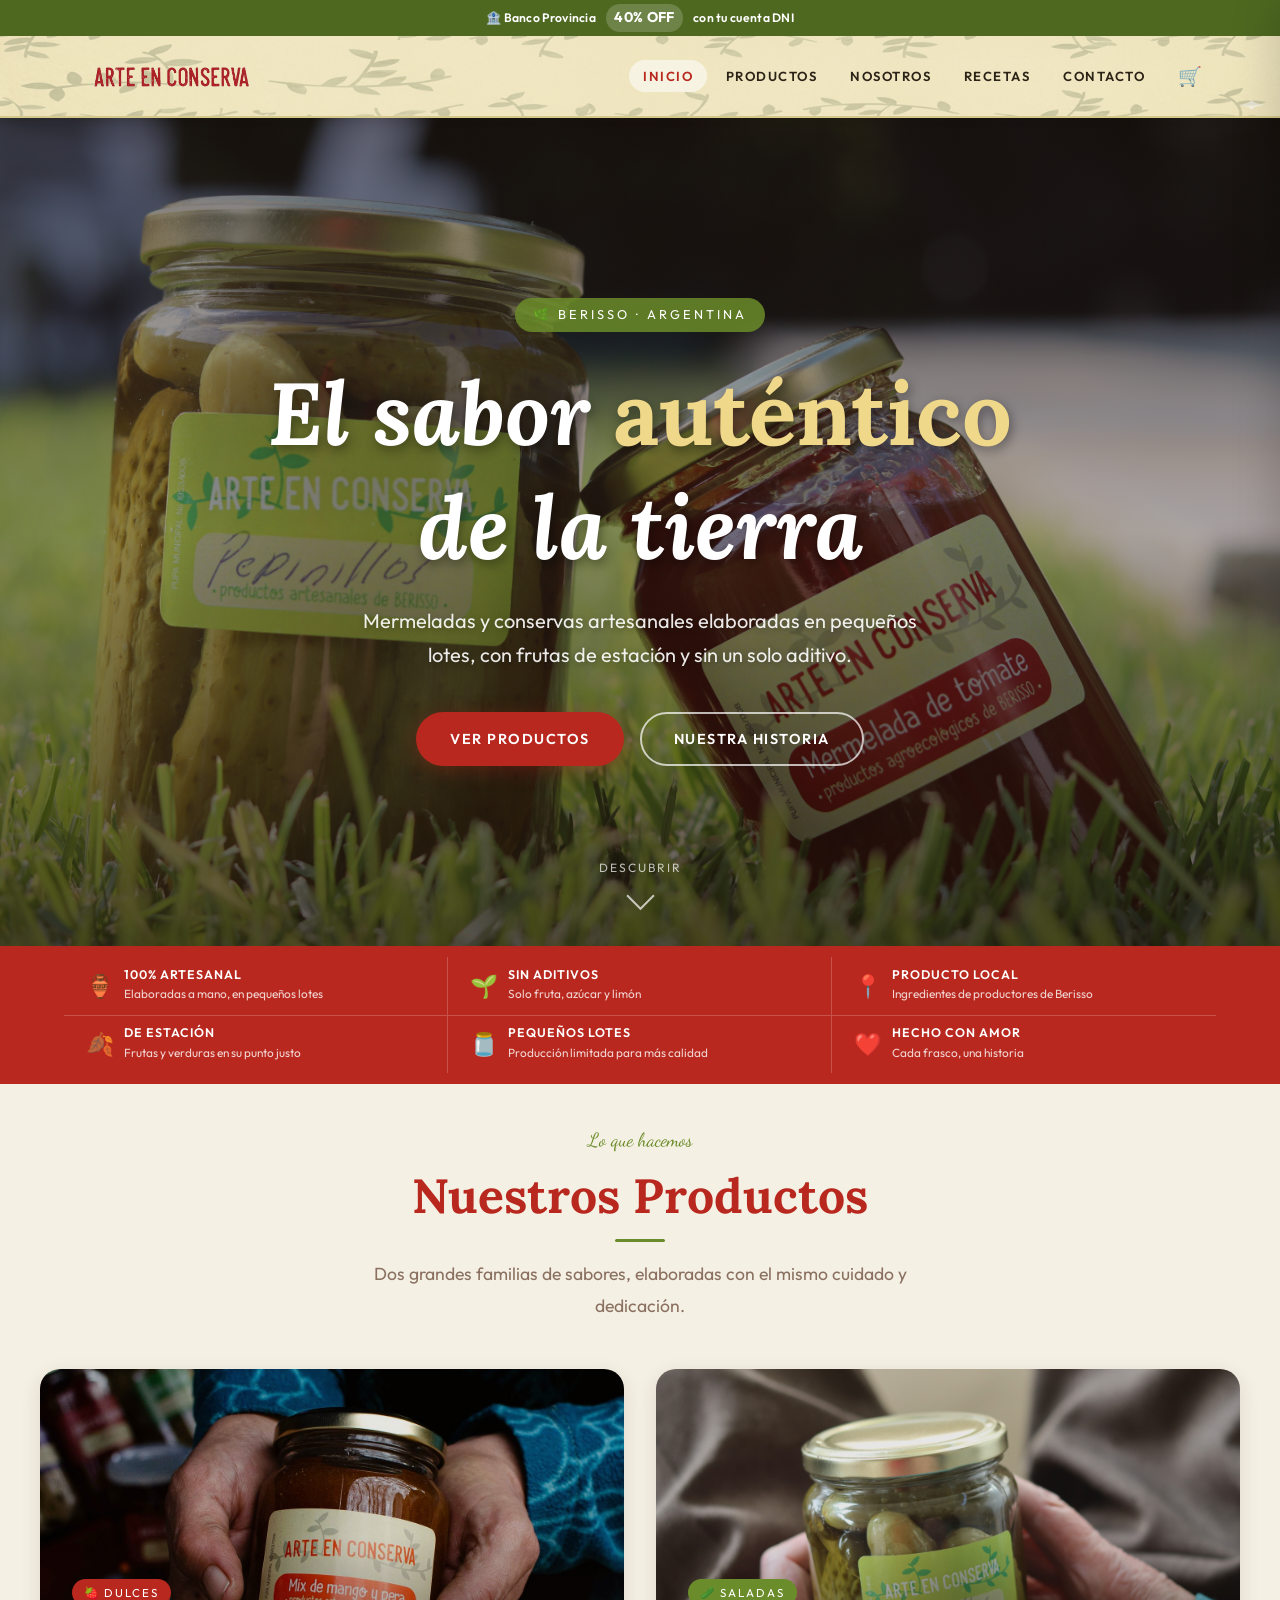
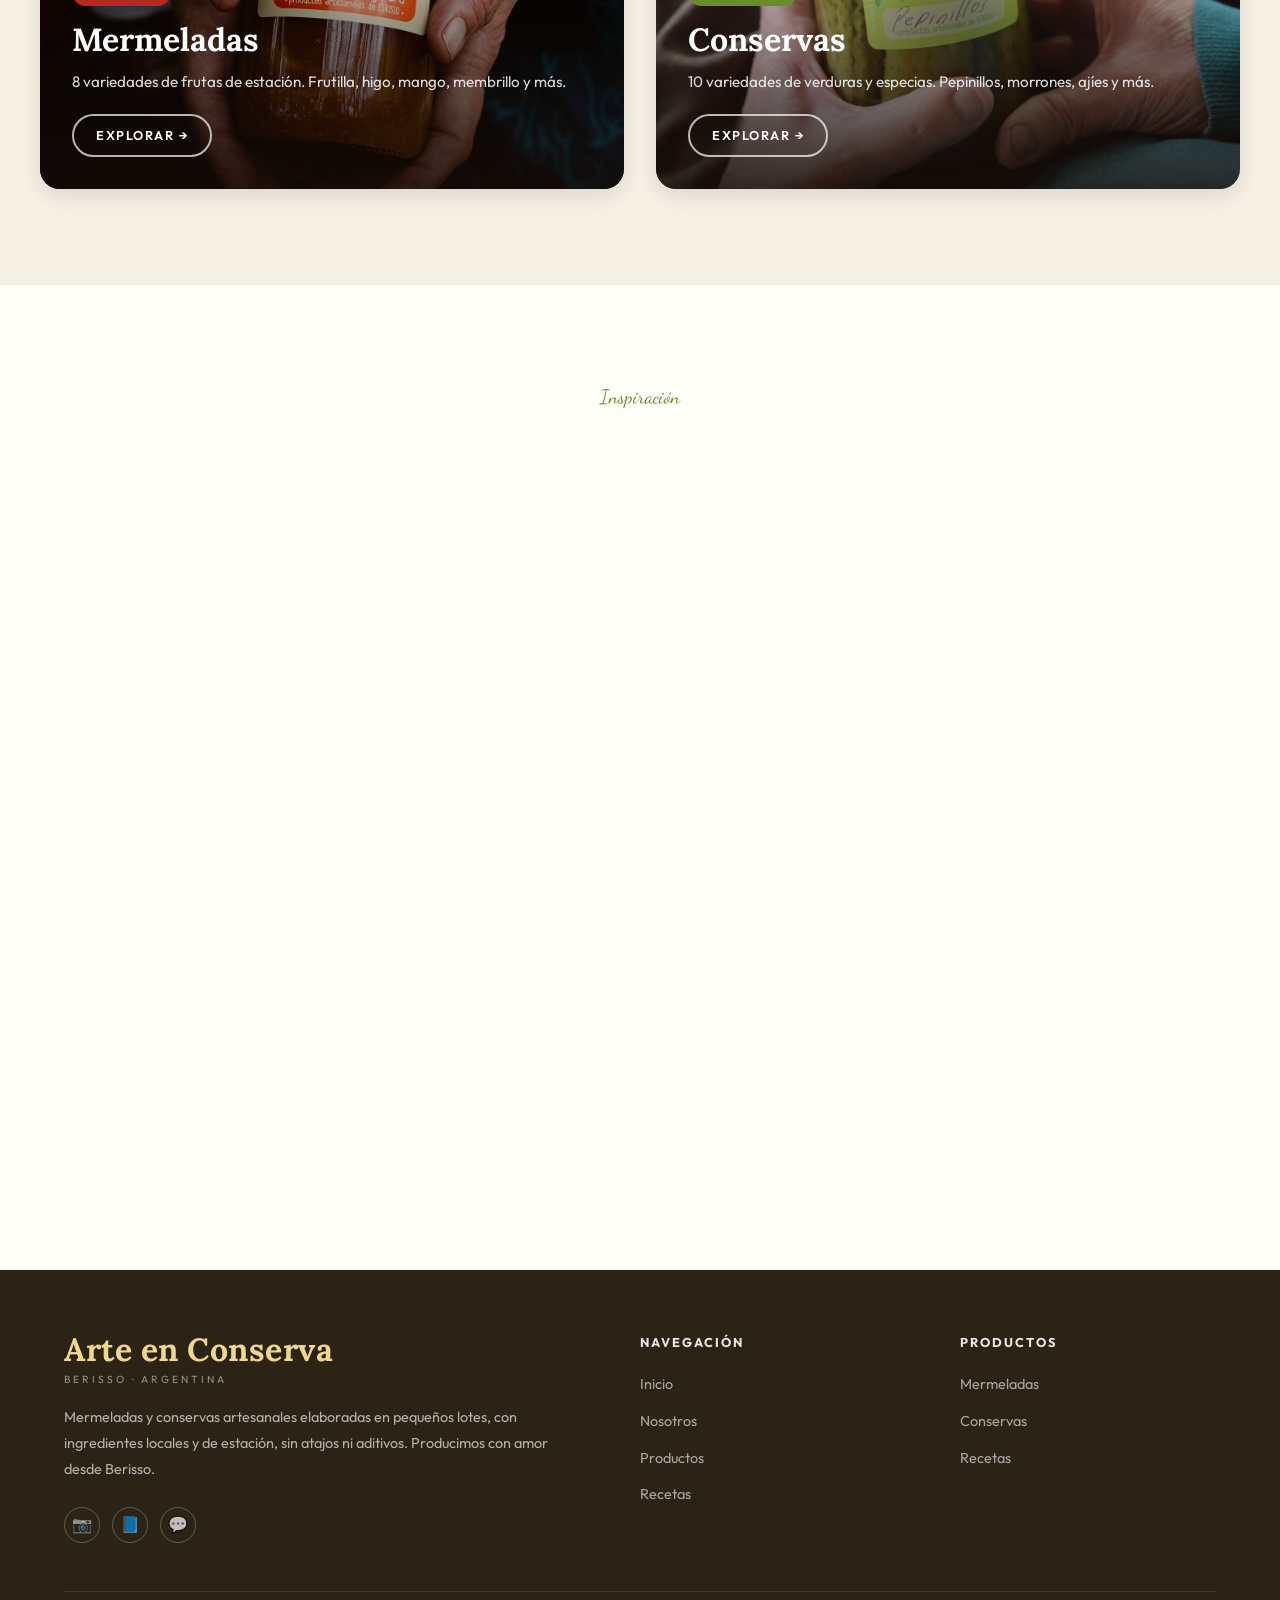
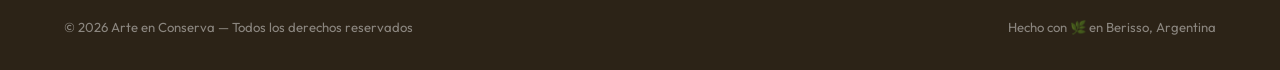
==== commit 4324df54: "Sincronización forzada con marca de tiempo" ====
--- a/index.html
+++ b/index.html
@@ -1,4 +1,5 @@
 <!DOCTYPE html>
+<!-- SYNC CHECK: 2026-05-05 17:18 -->
 <html lang="es">
 
 <head>
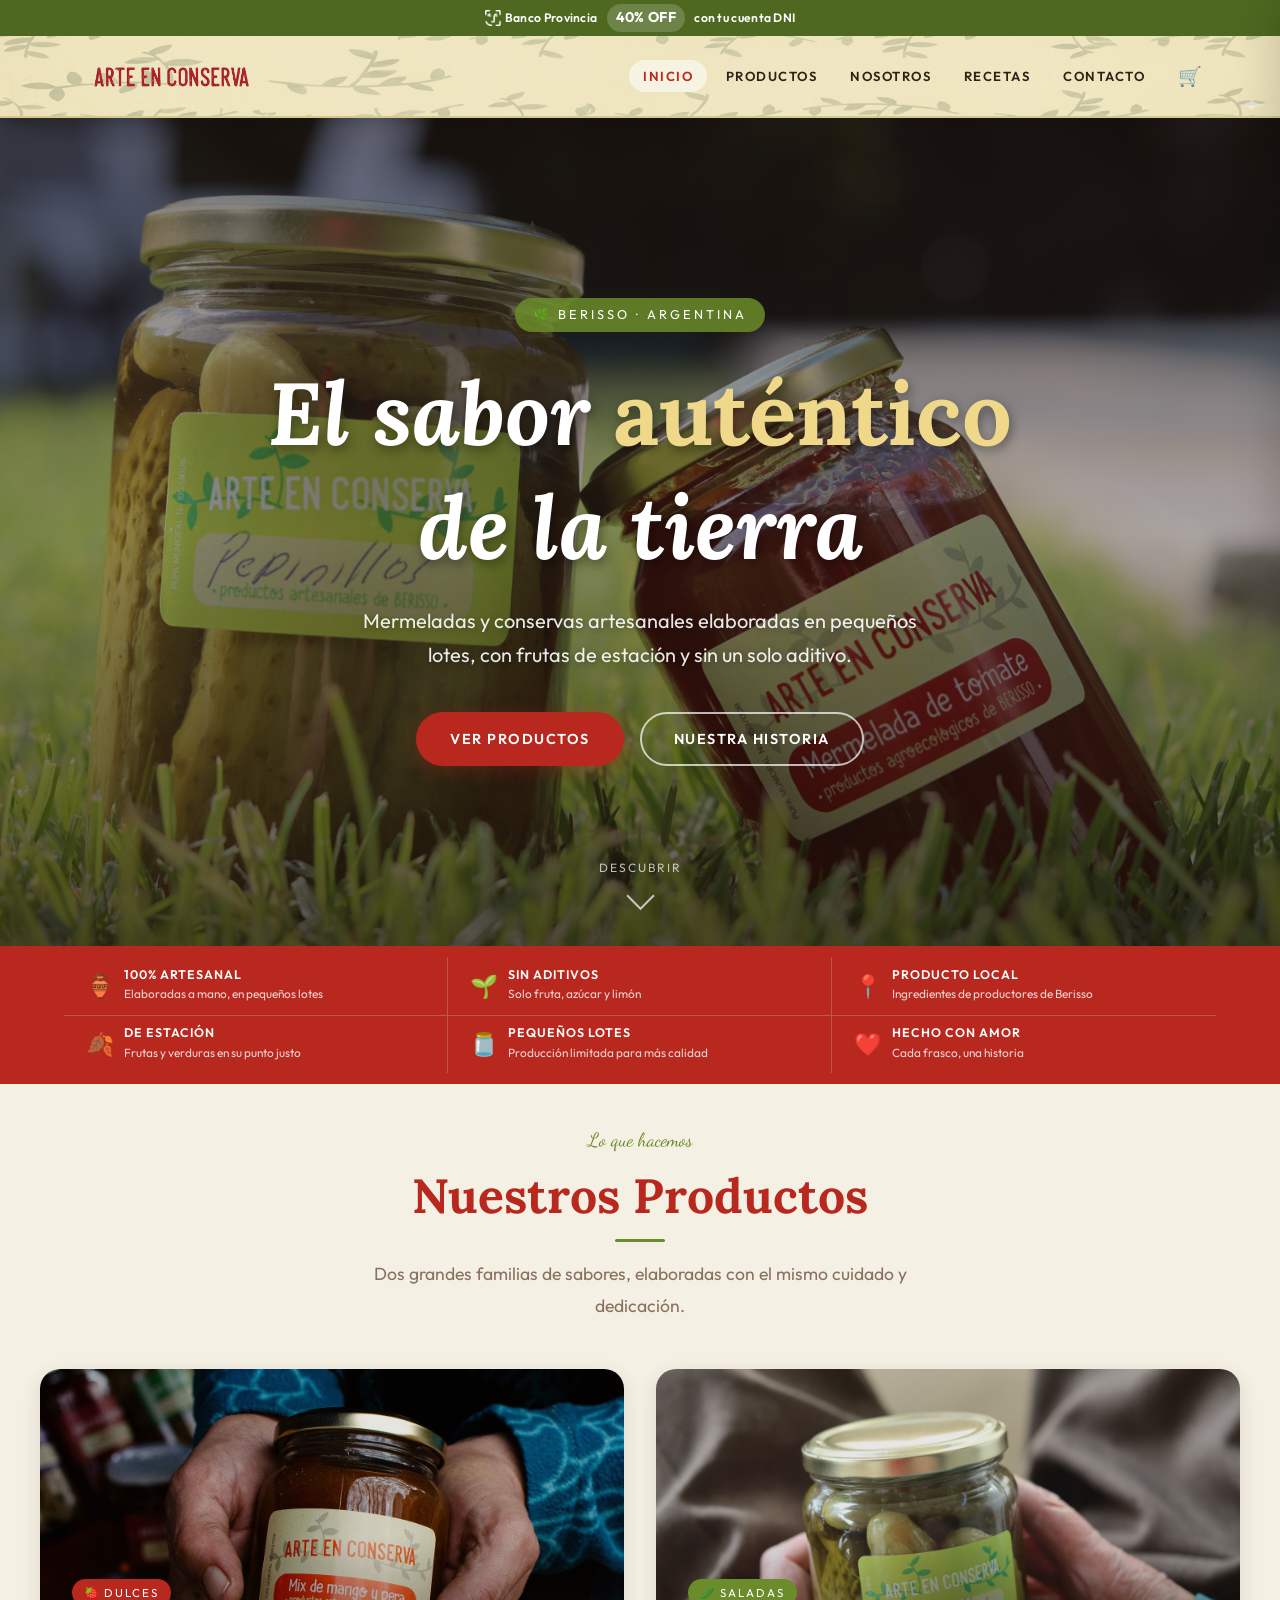
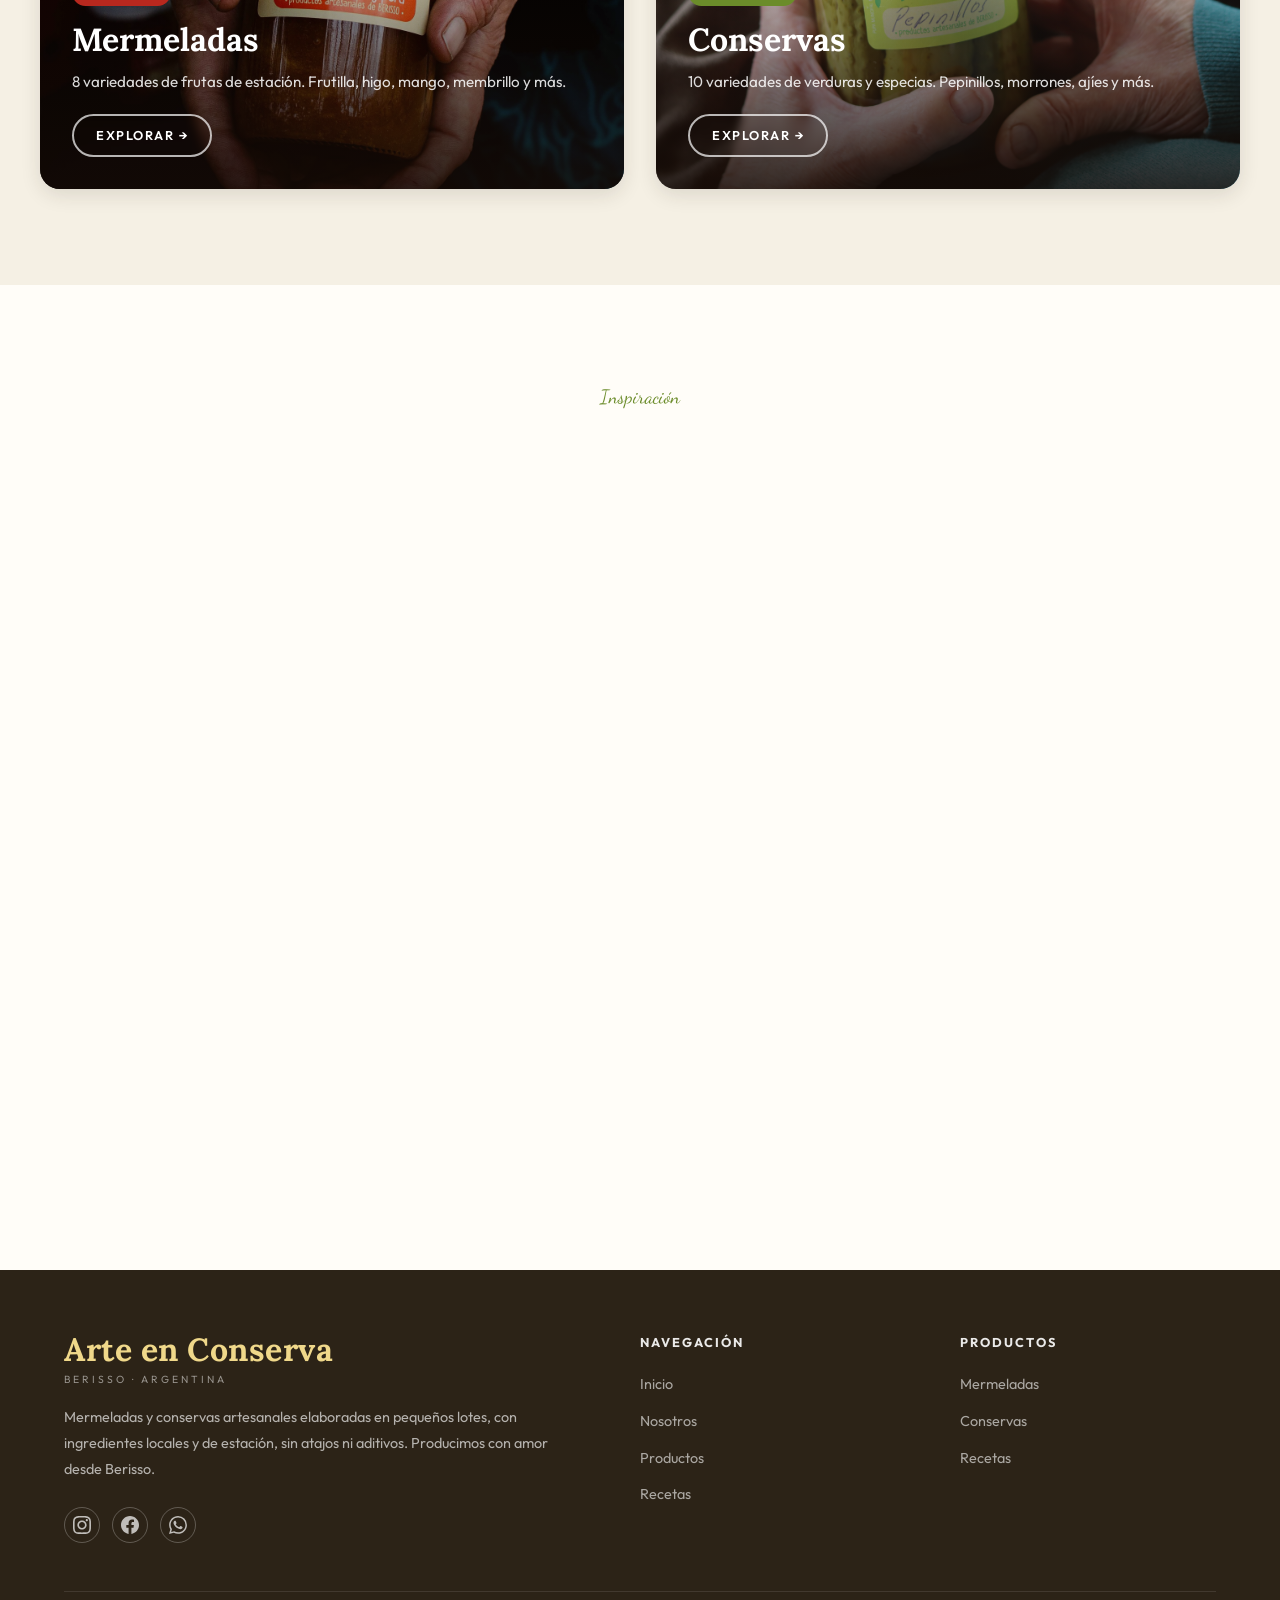
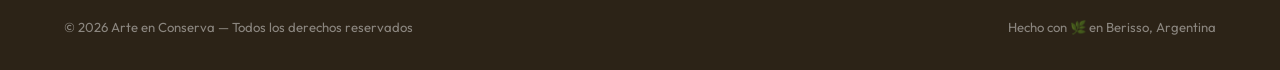
==== commit f5288d91: "Actualización de la página: ajustes de diseño y nuevos logos de pago" ====
--- a/index.html
+++ b/index.html
@@ -23,7 +23,7 @@
 
   <!-- PROMO BAR -->
   <div class="promo-bar">
-    <span>🏦 Banco Provincia</span>
+    <span style="display:inline-flex;align-items:center;gap:4px;"><img src="assets/img/logo_banco_provincia.png" alt="Banco Provincia" style="height:16px;width:auto;object-fit:contain;">Banco Provincia</span>
     <span class="promo-pct">40% OFF</span>
     <span>con tu cuenta DNI</span>
   </div>
@@ -76,7 +76,7 @@
 
   <!-- VALUES STRIP -->
   <div class="values-strip">
-    <div class="values-strip-inner container" style="display:grid; grid-template-columns:repeat(3,1fr);">
+    <div class="values-strip-inner container">
       <div class="value-item reveal delay-1">
         <span class="icon">🏺</span>
         <div>
@@ -214,9 +214,9 @@
           <p>Mermeladas y conservas artesanales elaboradas en pequeños lotes, con ingredientes locales y de estación,
             sin atajos ni aditivos. Producimos con amor desde Berisso.</p>
           <div class="footer-social">
-            <a href="#" aria-label="Instagram">📷</a>
-            <a href="#" aria-label="Facebook">📘</a>
-            <a href="#" aria-label="WhatsApp">💬</a>
+            <a href="https://www.instagram.com/arte_enconserva/" target="_blank" rel="noopener" aria-label="Instagram"><svg width="18" height="18" viewBox="0 0 24 24" fill="currentColor"><path d="M12 2.163c3.204 0 3.584.012 4.85.07 3.252.148 4.771 1.691 4.919 4.919.058 1.265.069 1.645.069 4.849 0 3.205-.012 3.584-.069 4.849-.149 3.225-1.664 4.771-4.919 4.919-1.266.058-1.644.07-4.85.07-3.204 0-3.584-.012-4.849-.07-3.26-.149-4.771-1.699-4.919-4.92-.058-1.265-.07-1.644-.07-4.849 0-3.204.013-3.583.07-4.849.149-3.227 1.664-4.771 4.919-4.919 1.266-.057 1.645-.069 4.849-.069zm0-2.163c-3.259 0-3.667.014-4.947.072-4.358.2-6.78 2.618-6.98 6.98-.059 1.281-.073 1.689-.073 4.948 0 3.259.014 3.668.072 4.948.2 4.358 2.618 6.78 6.98 6.98 1.281.058 1.689.072 4.948.072 3.259 0 3.668-.014 4.948-.072 4.354-.2 6.782-2.618 6.979-6.98.059-1.28.073-1.689.073-4.948 0-3.259-.014-3.667-.072-4.947-.196-4.354-2.617-6.78-6.979-6.98-1.281-.059-1.69-.073-4.949-.073zm0 5.838c-3.403 0-6.162 2.759-6.162 6.162s2.759 6.163 6.162 6.163 6.162-2.759 6.162-6.163c0-3.403-2.759-6.162-6.162-6.162zm0 10.162c-2.209 0-4-1.79-4-4 0-2.209 1.791-4 4-4s4 1.791 4 4c0 2.21-1.791 4-4 4zm6.406-11.845c-.796 0-1.441.645-1.441 1.44s.645 1.44 1.441 1.44c.795 0 1.439-.645 1.439-1.44s-.644-1.44-1.439-1.44z"/></svg></a>
+            <a href="https://www.facebook.com/profile.php?id=100056650461525&locale=es_LA" target="_blank" rel="noopener" aria-label="Facebook"><svg width="18" height="18" viewBox="0 0 24 24" fill="currentColor"><path d="M24 12.073c0-6.627-5.373-12-12-12s-12 5.373-12 12c0 5.99 4.388 10.954 10.125 11.854v-8.385H7.078v-3.47h3.047V9.43c0-3.007 1.792-4.669 4.533-4.669 1.312 0 2.686.235 2.686.235v2.953H15.83c-1.491 0-1.956.925-1.956 1.874v2.25h3.328l-.532 3.47h-2.796v8.385C19.612 23.027 24 18.062 24 12.073z"/></svg></a>
+            <a href="https://wa.me/549155860362" target="_blank" rel="noopener" aria-label="WhatsApp"><svg width="18" height="18" viewBox="0 0 24 24" fill="currentColor"><path d="M17.472 14.382c-.297-.149-1.758-.867-2.03-.967-.273-.099-.471-.148-.67.15-.197.297-.767.966-.94 1.164-.173.199-.347.223-.644.075-.297-.15-1.255-.463-2.39-1.475-.883-.788-1.48-1.761-1.653-2.059-.173-.297-.018-.458.13-.606.134-.133.298-.347.446-.52.149-.174.198-.298.298-.497.099-.198.05-.371-.025-.52-.075-.149-.669-1.612-.916-2.207-.242-.579-.487-.5-.669-.51-.173-.008-.371-.01-.57-.01-.198 0-.52.074-.792.372-.272.297-1.04 1.016-1.04 2.479 0 1.462 1.065 2.875 1.213 3.074.149.198 2.096 3.2 5.077 4.487.709.306 1.262.489 1.694.625.712.227 1.36.195 1.871.118.571-.085 1.758-.719 2.006-1.413.248-.694.248-1.289.173-1.413-.074-.124-.272-.198-.57-.347m-5.421 7.403h-.004a9.87 9.87 0 01-5.031-1.378l-.361-.214-3.741.982.998-3.648-.235-.374a9.86 9.86 0 01-1.51-5.26c.001-5.45 4.436-9.884 9.888-9.884 2.64 0 5.122 1.03 6.988 2.898a9.825 9.825 0 012.893 6.994c-.003 5.45-4.437 9.884-9.885 9.884m8.413-18.297A11.815 11.815 0 0012.05 0C5.495 0 .16 5.335.157 11.892c0 2.096.547 4.142 1.588 5.945L.057 24l6.305-1.654a11.882 11.882 0 005.683 1.448h.005c6.554 0 11.89-5.335 11.893-11.893a11.821 11.821 0 00-3.48-8.413z"/></svg></a>
           </div>
         </div>
         <div class="footer-col">
--- a/styles.css
+++ b/styles.css
@@ -37,6 +37,7 @@
 
 html {
   scroll-behavior: smooth;
+  overflow-x: hidden;
 }
 
 body {
@@ -757,10 +758,10 @@
 }
 
 .values-strip-inner {
-  display: flex;
+  display: grid;
+  grid-template-columns: repeat(3, 1fr);
   gap: 0;
   align-items: stretch;
-  flex-wrap: wrap;
 }
 
 .value-item {
@@ -1477,6 +1478,10 @@
 }
 
 @media (max-width: 768px) {
+  /* Prevenir desborde horizontal */
+  .reveal-left { transform: none; }
+  .reveal-right { transform: none; }
+
   .nav-links {
     display: none;
     position: fixed;
@@ -1560,7 +1565,11 @@
   }
 
   .hero {
-    min-height: 100svh;
+    min-height: 85svh;
+  }
+  .hero-bg {
+    background-position: 65% 30%;
+    background-size: 140%;
   }
 
   .hero-btns {
@@ -1994,36 +2003,18 @@
   color: white;
 }
 
-.product-card-prices {
+.product-card-price {
   position: absolute;
   top: 8px;
   left: 8px;
-  display: flex;
-  flex-direction: column;
-  align-items: flex-start;
-  gap: 2px;
-  z-index: 2;
-}
-
-.price-original {
-  font-size: 0.72rem;
-  color: var(--red);
-  text-decoration: line-through;
-  opacity: 1;
-  font-family: var(--font);
-  font-weight: 700;
-  text-shadow: 0 1px 2px rgba(255, 255, 255, 0.4);
-}
-
-.price-discount {
-  font-size: 0.95rem;
+  background: var(--green-dark);
   color: #fff;
   font-family: var(--font-heading);
+  font-size: 0.88rem;
   font-weight: 700;
-  background: var(--green-dark);
-  padding: 0.05rem 0.45rem;
+  padding: 0.15rem 0.55rem;
   border-radius: 12px;
-  text-shadow: none;
+  z-index: 2;
 }
 
 /* Badge */
@@ -2177,7 +2168,7 @@
 
 .product-uses-section {
   border-top: 1px solid var(--beige-dark);
-  padding-top: 4rem;
+  padding-top: 2rem;
 }
 
 .product-uses-grid {
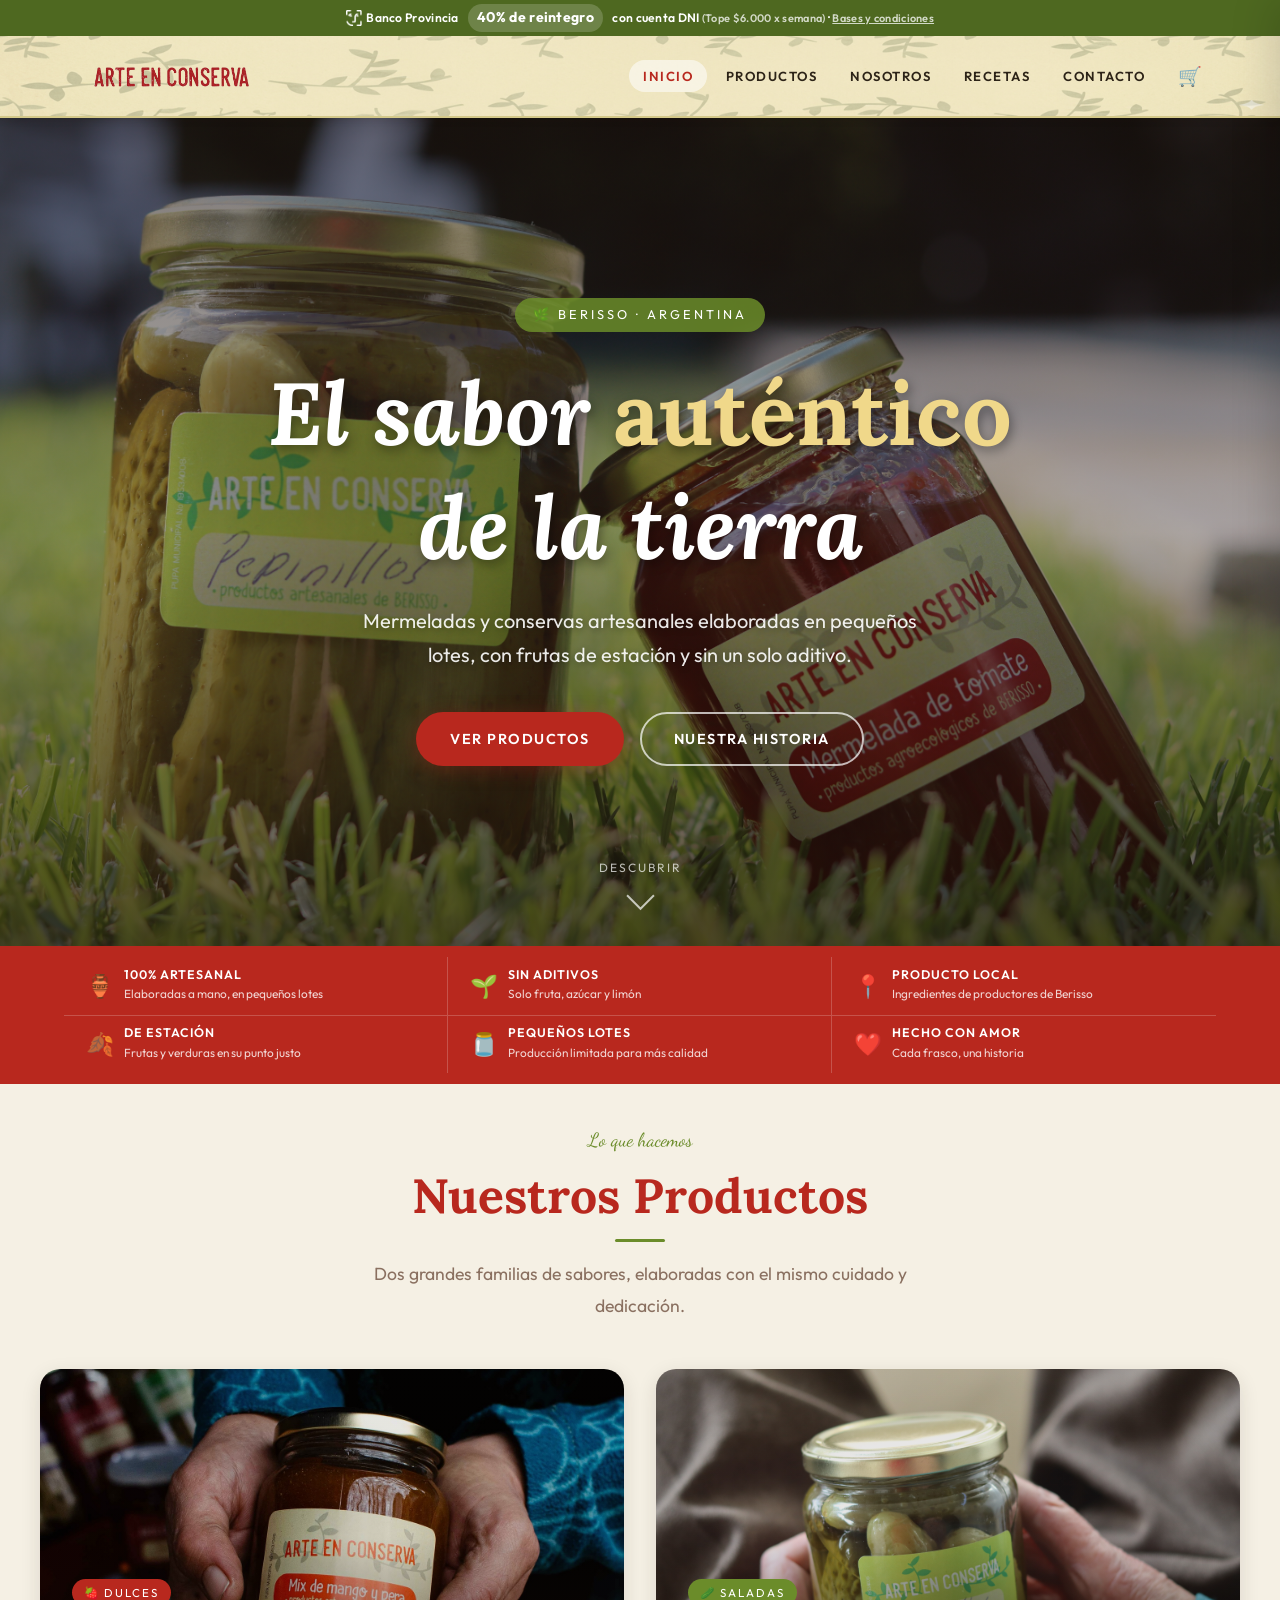
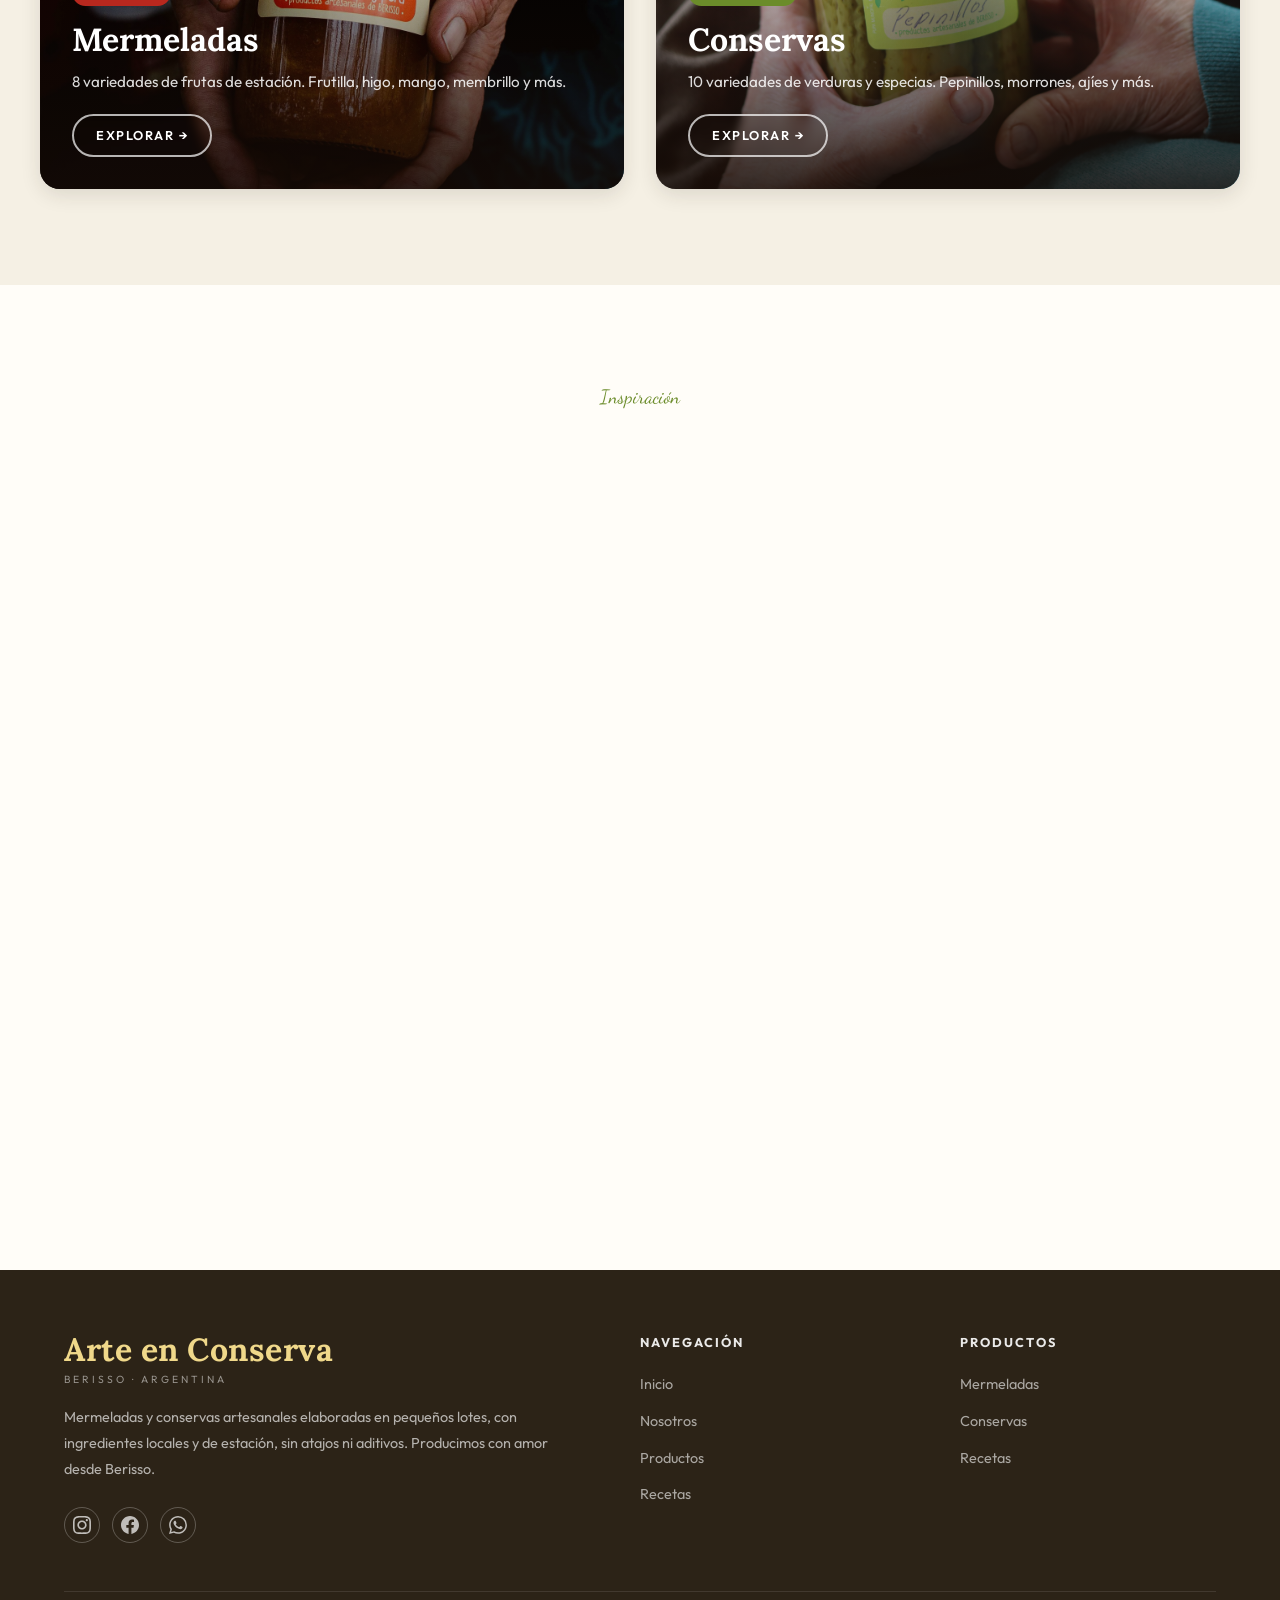
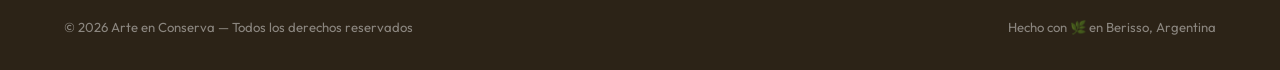
==== commit 59a24dc6: "Actualización general de la web: ajustes de diseño y nuevos recursos" ====
--- a/index.html
+++ b/index.html
@@ -24,8 +24,8 @@
   <!-- PROMO BAR -->
   <div class="promo-bar">
     <span style="display:inline-flex;align-items:center;gap:4px;"><img src="assets/img/logo_banco_provincia.png" alt="Banco Provincia" style="height:16px;width:auto;object-fit:contain;">Banco Provincia</span>
-    <span class="promo-pct">40% OFF</span>
-    <span>con tu cuenta DNI</span>
+    <span class="promo-pct">40% de reintegro</span>
+    <span>con cuenta DNI <span style="opacity:0.75;font-size:0.9em;">(Tope $6.000 x semana)</span> · <a href="https://www.bancoprovincia.com.ar/cuentadni/contenidos/cdniBeneficios/detalle/feriasymercados" target="_blank" rel="noopener" style="color:inherit;opacity:0.75;font-size:0.9em;text-decoration:underline;">Bases y condiciones</a></span>
   </div>
 
   <!-- HEADER -->
@@ -216,7 +216,7 @@
           <div class="footer-social">
             <a href="https://www.instagram.com/arte_enconserva/" target="_blank" rel="noopener" aria-label="Instagram"><svg width="18" height="18" viewBox="0 0 24 24" fill="currentColor"><path d="M12 2.163c3.204 0 3.584.012 4.85.07 3.252.148 4.771 1.691 4.919 4.919.058 1.265.069 1.645.069 4.849 0 3.205-.012 3.584-.069 4.849-.149 3.225-1.664 4.771-4.919 4.919-1.266.058-1.644.07-4.85.07-3.204 0-3.584-.012-4.849-.07-3.26-.149-4.771-1.699-4.919-4.92-.058-1.265-.07-1.644-.07-4.849 0-3.204.013-3.583.07-4.849.149-3.227 1.664-4.771 4.919-4.919 1.266-.057 1.645-.069 4.849-.069zm0-2.163c-3.259 0-3.667.014-4.947.072-4.358.2-6.78 2.618-6.98 6.98-.059 1.281-.073 1.689-.073 4.948 0 3.259.014 3.668.072 4.948.2 4.358 2.618 6.78 6.98 6.98 1.281.058 1.689.072 4.948.072 3.259 0 3.668-.014 4.948-.072 4.354-.2 6.782-2.618 6.979-6.98.059-1.28.073-1.689.073-4.948 0-3.259-.014-3.667-.072-4.947-.196-4.354-2.617-6.78-6.979-6.98-1.281-.059-1.69-.073-4.949-.073zm0 5.838c-3.403 0-6.162 2.759-6.162 6.162s2.759 6.163 6.162 6.163 6.162-2.759 6.162-6.163c0-3.403-2.759-6.162-6.162-6.162zm0 10.162c-2.209 0-4-1.79-4-4 0-2.209 1.791-4 4-4s4 1.791 4 4c0 2.21-1.791 4-4 4zm6.406-11.845c-.796 0-1.441.645-1.441 1.44s.645 1.44 1.441 1.44c.795 0 1.439-.645 1.439-1.44s-.644-1.44-1.439-1.44z"/></svg></a>
             <a href="https://www.facebook.com/profile.php?id=100056650461525&locale=es_LA" target="_blank" rel="noopener" aria-label="Facebook"><svg width="18" height="18" viewBox="0 0 24 24" fill="currentColor"><path d="M24 12.073c0-6.627-5.373-12-12-12s-12 5.373-12 12c0 5.99 4.388 10.954 10.125 11.854v-8.385H7.078v-3.47h3.047V9.43c0-3.007 1.792-4.669 4.533-4.669 1.312 0 2.686.235 2.686.235v2.953H15.83c-1.491 0-1.956.925-1.956 1.874v2.25h3.328l-.532 3.47h-2.796v8.385C19.612 23.027 24 18.062 24 12.073z"/></svg></a>
-            <a href="https://wa.me/549155860362" target="_blank" rel="noopener" aria-label="WhatsApp"><svg width="18" height="18" viewBox="0 0 24 24" fill="currentColor"><path d="M17.472 14.382c-.297-.149-1.758-.867-2.03-.967-.273-.099-.471-.148-.67.15-.197.297-.767.966-.94 1.164-.173.199-.347.223-.644.075-.297-.15-1.255-.463-2.39-1.475-.883-.788-1.48-1.761-1.653-2.059-.173-.297-.018-.458.13-.606.134-.133.298-.347.446-.52.149-.174.198-.298.298-.497.099-.198.05-.371-.025-.52-.075-.149-.669-1.612-.916-2.207-.242-.579-.487-.5-.669-.51-.173-.008-.371-.01-.57-.01-.198 0-.52.074-.792.372-.272.297-1.04 1.016-1.04 2.479 0 1.462 1.065 2.875 1.213 3.074.149.198 2.096 3.2 5.077 4.487.709.306 1.262.489 1.694.625.712.227 1.36.195 1.871.118.571-.085 1.758-.719 2.006-1.413.248-.694.248-1.289.173-1.413-.074-.124-.272-.198-.57-.347m-5.421 7.403h-.004a9.87 9.87 0 01-5.031-1.378l-.361-.214-3.741.982.998-3.648-.235-.374a9.86 9.86 0 01-1.51-5.26c.001-5.45 4.436-9.884 9.888-9.884 2.64 0 5.122 1.03 6.988 2.898a9.825 9.825 0 012.893 6.994c-.003 5.45-4.437 9.884-9.885 9.884m8.413-18.297A11.815 11.815 0 0012.05 0C5.495 0 .16 5.335.157 11.892c0 2.096.547 4.142 1.588 5.945L.057 24l6.305-1.654a11.882 11.882 0 005.683 1.448h.005c6.554 0 11.89-5.335 11.893-11.893a11.821 11.821 0 00-3.48-8.413z"/></svg></a>
+            <a href="https://wa.me/5491112345678" target="_blank" rel="noopener" aria-label="WhatsApp"><svg width="18" height="18" viewBox="0 0 24 24" fill="currentColor"><path d="M17.472 14.382c-.297-.149-1.758-.867-2.03-.967-.273-.099-.471-.148-.67.15-.197.297-.767.966-.94 1.164-.173.199-.347.223-.644.075-.297-.15-1.255-.463-2.39-1.475-.883-.788-1.48-1.761-1.653-2.059-.173-.297-.018-.458.13-.606.134-.133.298-.347.446-.52.149-.174.198-.298.298-.497.099-.198.05-.371-.025-.52-.075-.149-.669-1.612-.916-2.207-.242-.579-.487-.5-.669-.51-.173-.008-.371-.01-.57-.01-.198 0-.52.074-.792.372-.272.297-1.04 1.016-1.04 2.479 0 1.462 1.065 2.875 1.213 3.074.149.198 2.096 3.2 5.077 4.487.709.306 1.262.489 1.694.625.712.227 1.36.195 1.871.118.571-.085 1.758-.719 2.006-1.413.248-.694.248-1.289.173-1.413-.074-.124-.272-.198-.57-.347m-5.421 7.403h-.004a9.87 9.87 0 01-5.031-1.378l-.361-.214-3.741.982.998-3.648-.235-.374a9.86 9.86 0 01-1.51-5.26c.001-5.45 4.436-9.884 9.888-9.884 2.64 0 5.122 1.03 6.988 2.898a9.825 9.825 0 012.893 6.994c-.003 5.45-4.437 9.884-9.885 9.884m8.413-18.297A11.815 11.815 0 0012.05 0C5.495 0 .16 5.335.157 11.892c0 2.096.547 4.142 1.588 5.945L.057 24l6.305-1.654a11.882 11.882 0 005.683 1.448h.005c6.554 0 11.89-5.335 11.893-11.893a11.821 11.821 0 00-3.48-8.413z"/></svg></a>
           </div>
         </div>
         <div class="footer-col">
--- a/styles.css
+++ b/styles.css
@@ -1274,7 +1274,7 @@
 
 .values-grid {
   display: grid;
-  grid-template-columns: repeat(auto-fill, minmax(240px, 1fr));
+  grid-template-columns: repeat(3, 1fr);
   gap: 2rem;
 }
 
@@ -1864,6 +1864,32 @@
 .cart-clear-btn:hover {
   color: var(--red);
   background: rgba(184, 40, 30, 0.06);
+}
+
+.pay-opt, .del-opt {
+  display: inline-flex;
+  align-items: center;
+  gap: 0.4rem;
+  padding: 0.5rem 1rem;
+  border: 2px solid var(--beige-dark);
+  border-radius: 30px;
+  background: #fff;
+  font-size: 0.85rem;
+  color: var(--text-mid);
+  cursor: pointer;
+  transition: var(--transition);
+  font-family: var(--font);
+}
+
+.pay-opt:hover, .del-opt:hover {
+  border-color: var(--green-dark);
+  color: var(--green-dark);
+}
+
+.pay-opt.active, .del-opt.active {
+  border-color: var(--green-dark);
+  background: var(--green-dark);
+  color: #fff;
 }
 
 /* ===== CART TOAST ===== */
@@ -2261,7 +2287,7 @@
 }
 
 .cart-page-item-name:hover {
-  color: var(--red);
+  color: var(--green-dark);
 }
 
 .cart-page-item-sub {
@@ -2279,7 +2305,7 @@
 
 .cart-page-item-price {
   font-weight: 700;
-  color: var(--red);
+  color: var(--green-dark);
   font-size: 1.1rem;
   white-space: nowrap;
 }
@@ -2329,7 +2355,7 @@
 }
 
 .cart-summary-total strong {
-  color: var(--red);
+  color: var(--green-dark);
   font-size: 1.4rem;
 }
 
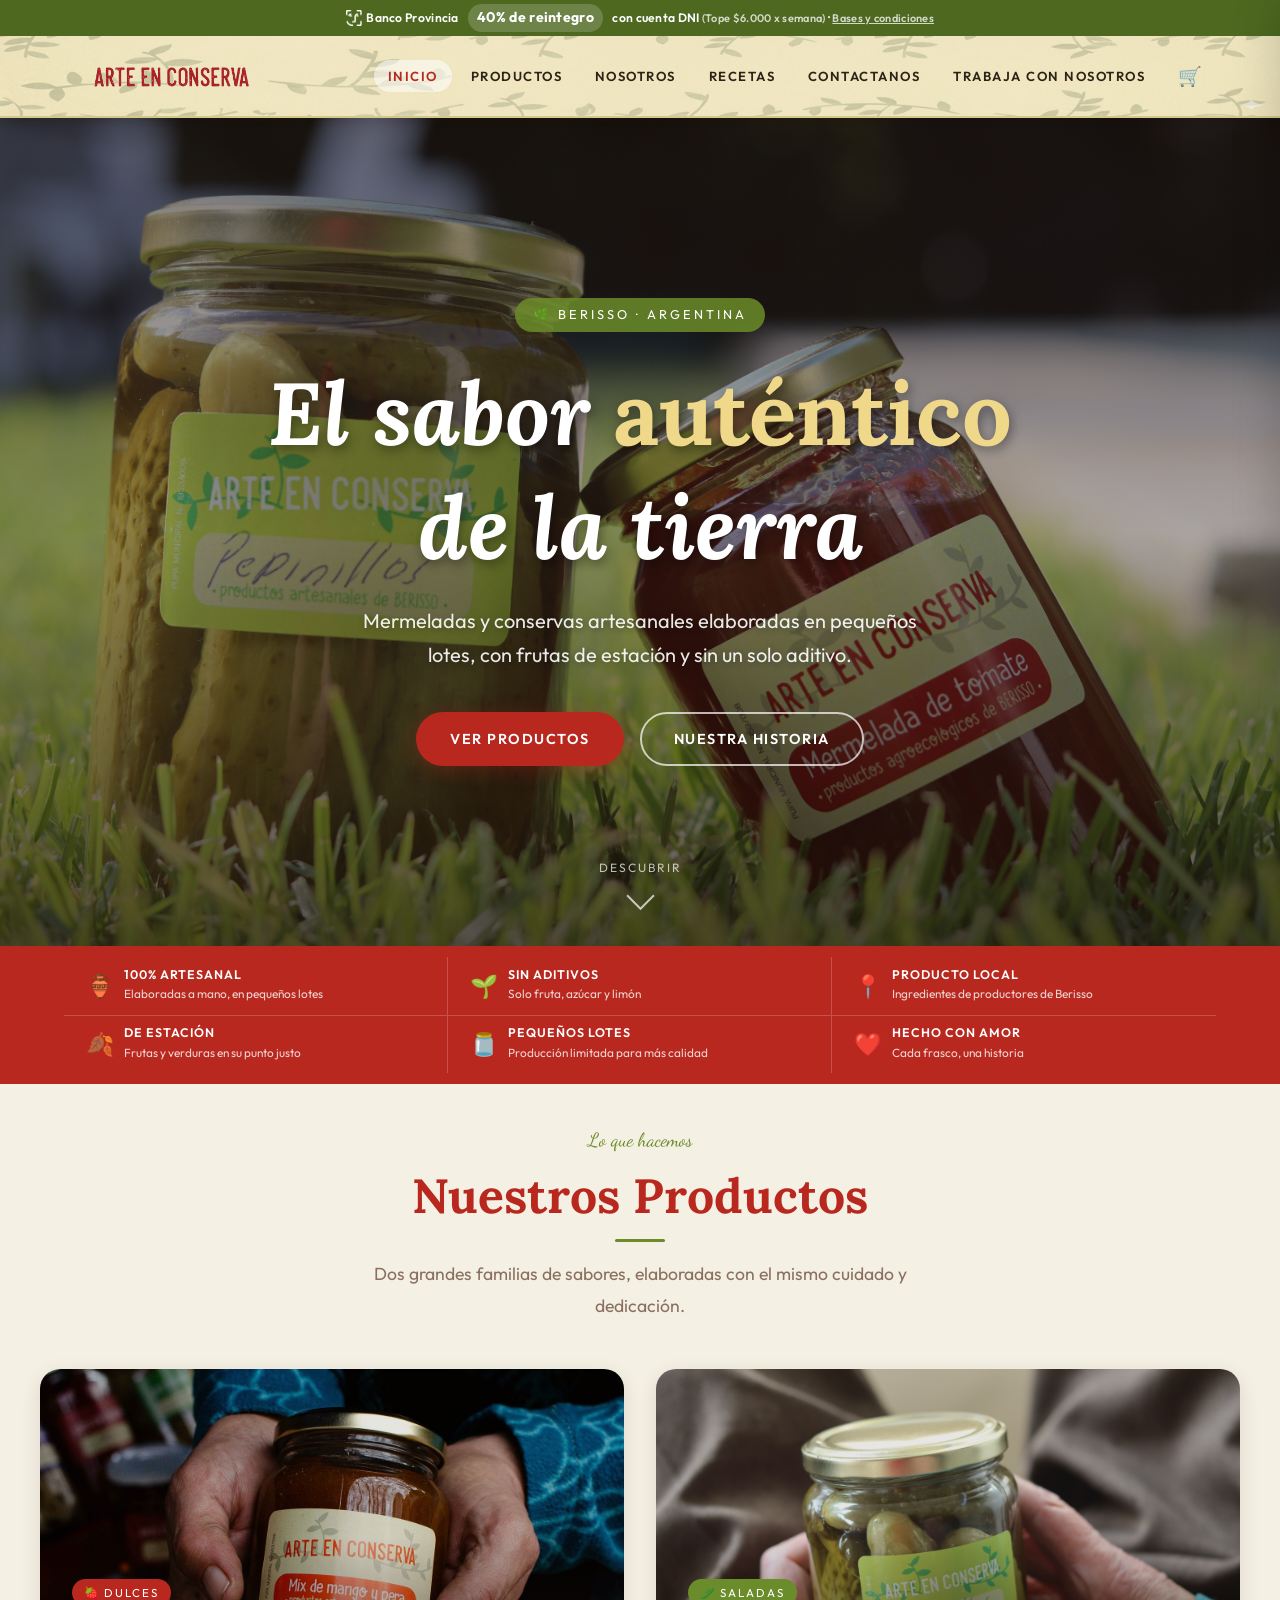
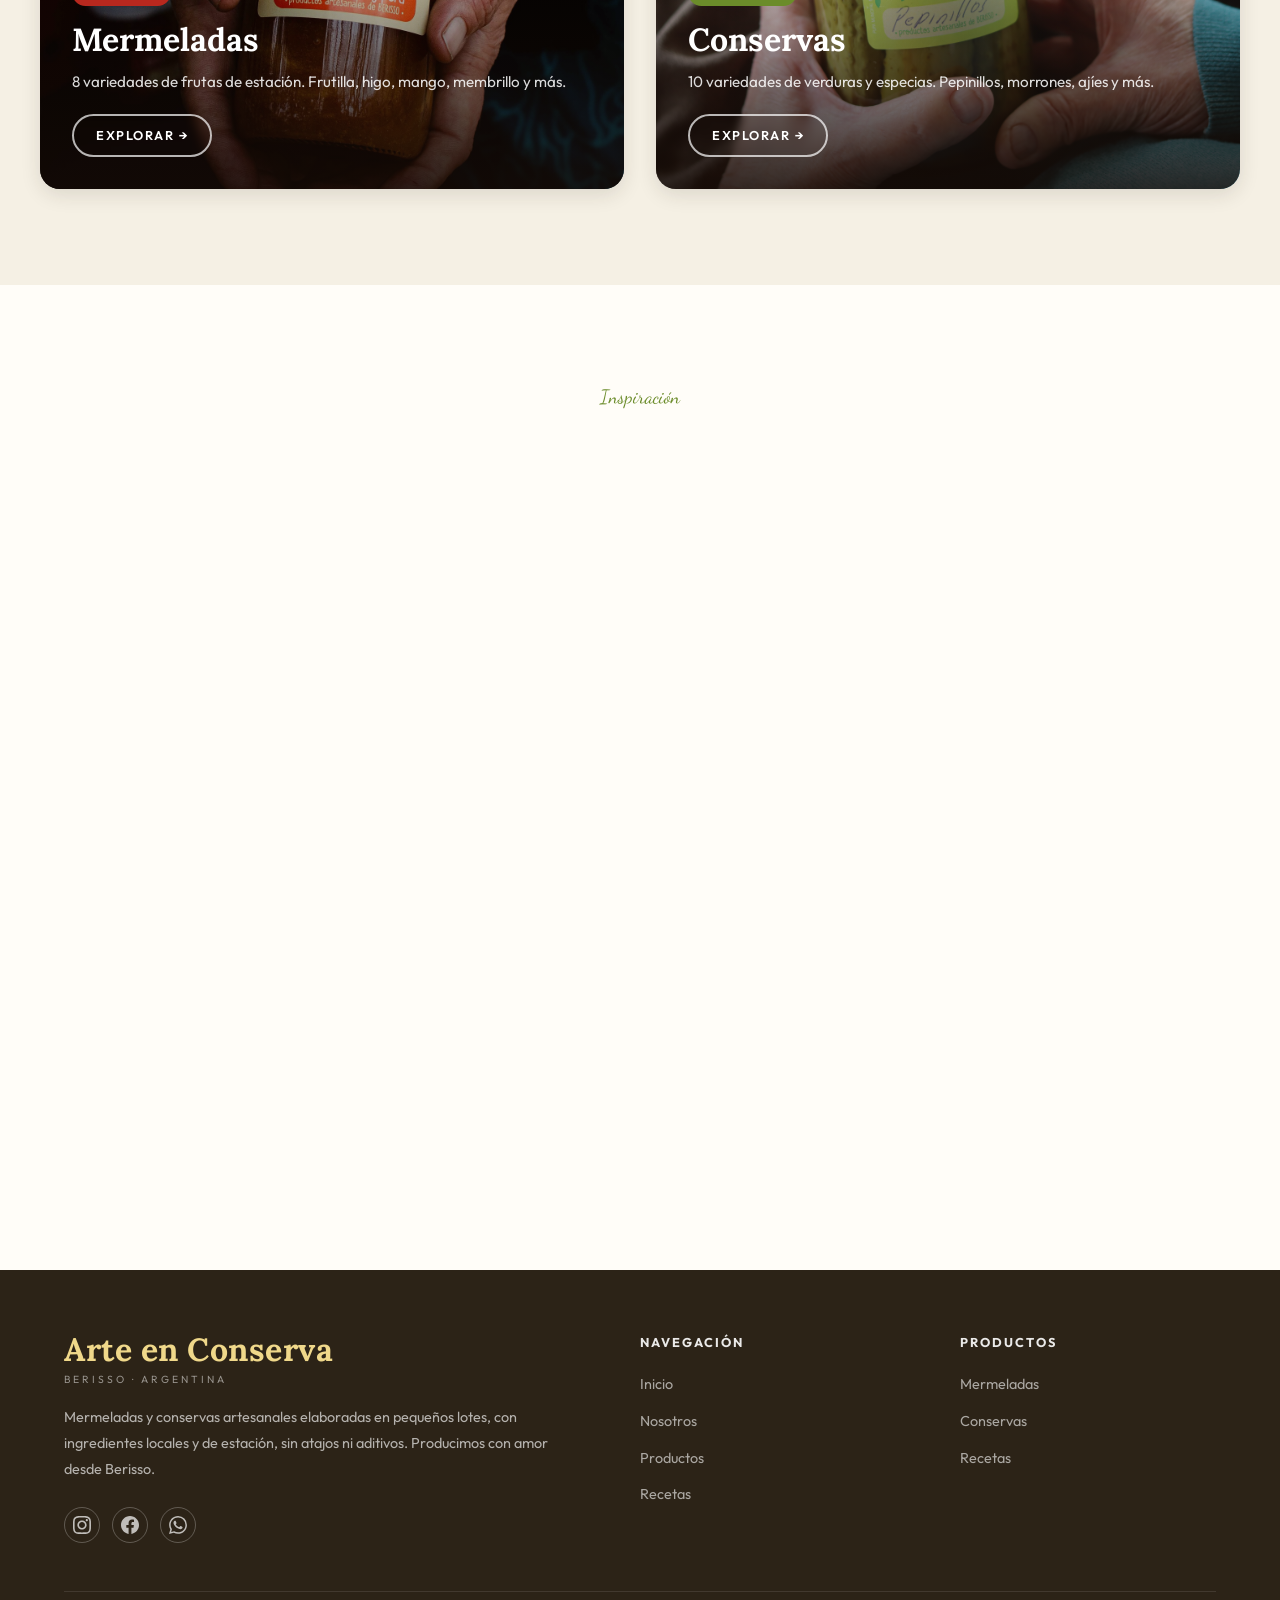
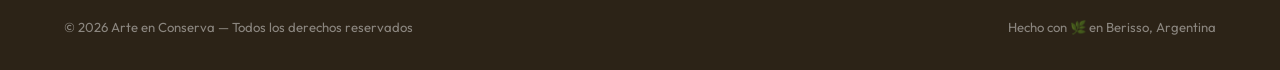
==== commit 7dea9eb1: "Actualizar sitio web" ====
--- a/index.html
+++ b/index.html
@@ -42,7 +42,8 @@
         <li><a href="productos.html">Productos</a></li>
         <li><a href="nosotros.html">Nosotros</a></li>
         <li><a href="recetas.html">Recetas</a></li>
-        <li><a href="contacto.html">Contacto</a></li>
+        <li><a href="contactanos.html">Contactanos</a></li>
+        <li><a href="contacto.html">Trabaja con nosotros</a></li>
         <li>
           <button class="cart-nav-btn" onclick="openCartDrawer()" aria-label="Carrito">
             🛒 <span class="cart-badge" style="display:none;">0</span>
